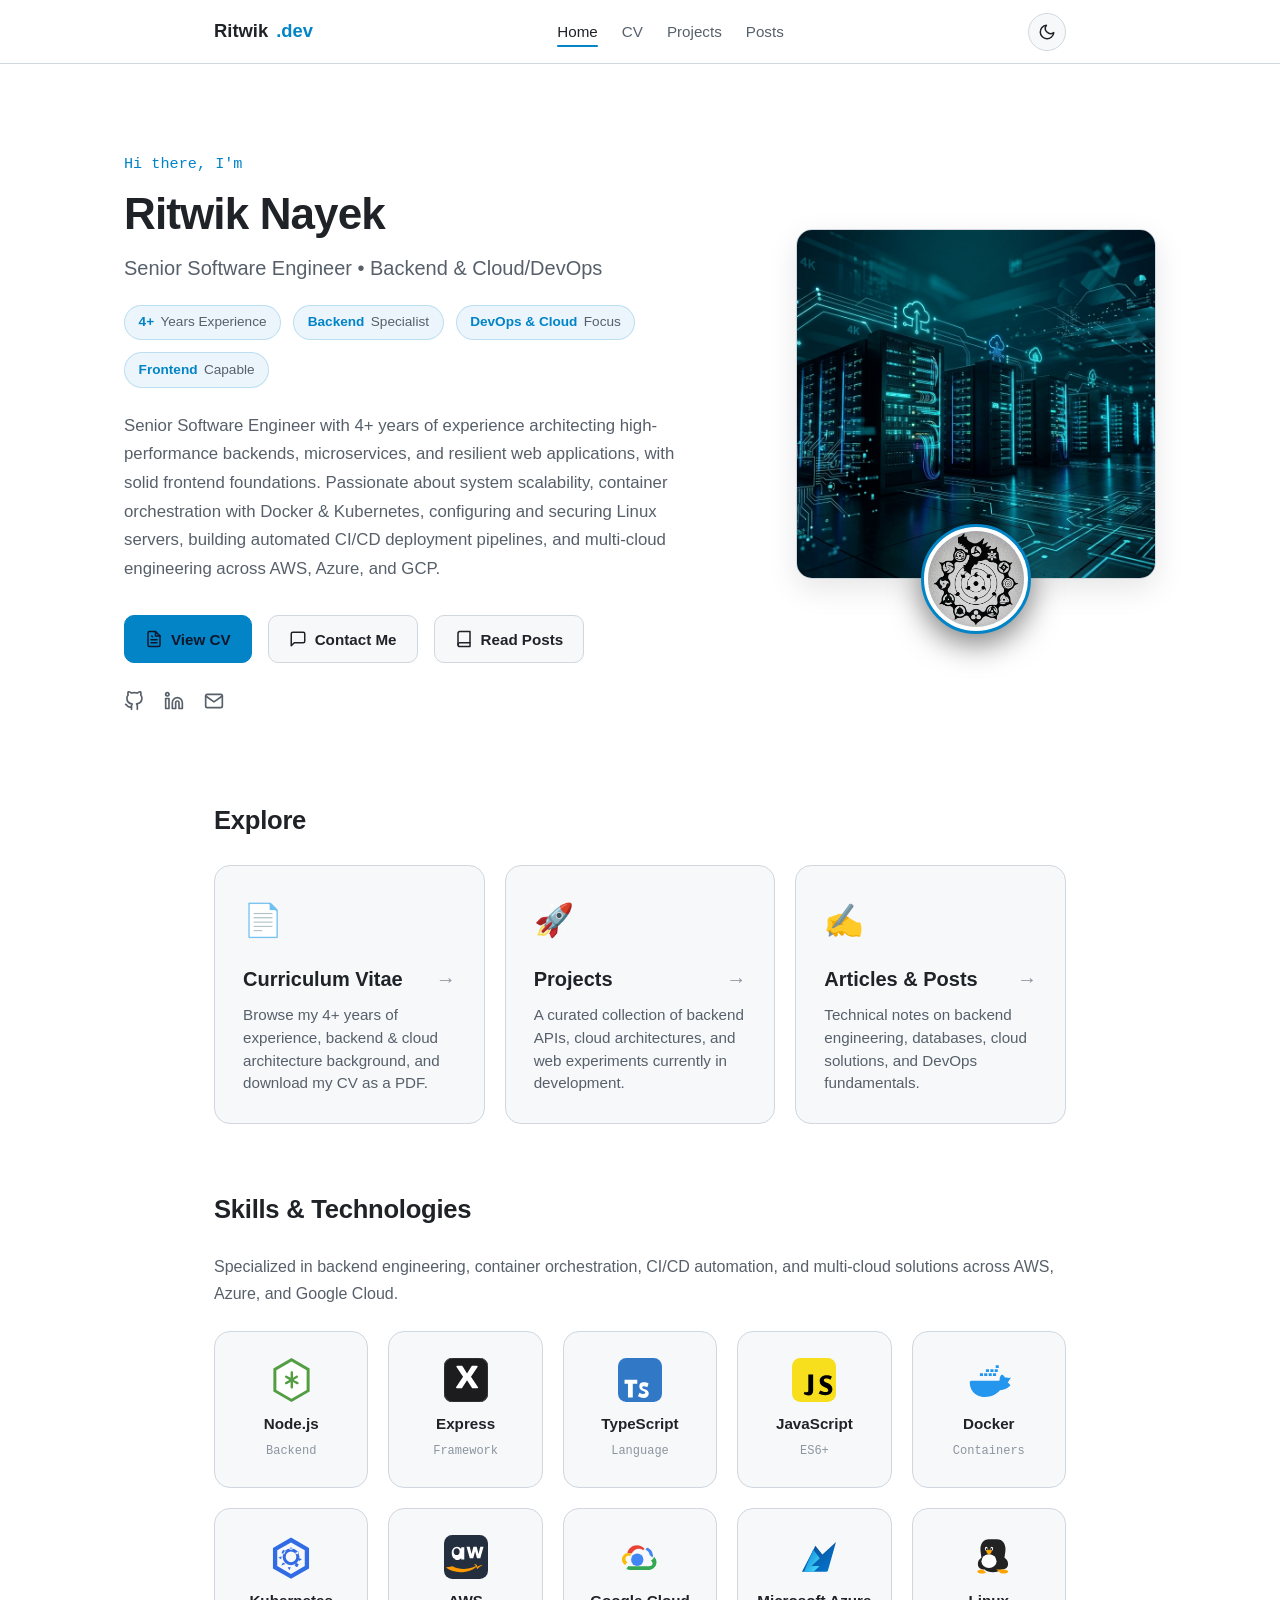
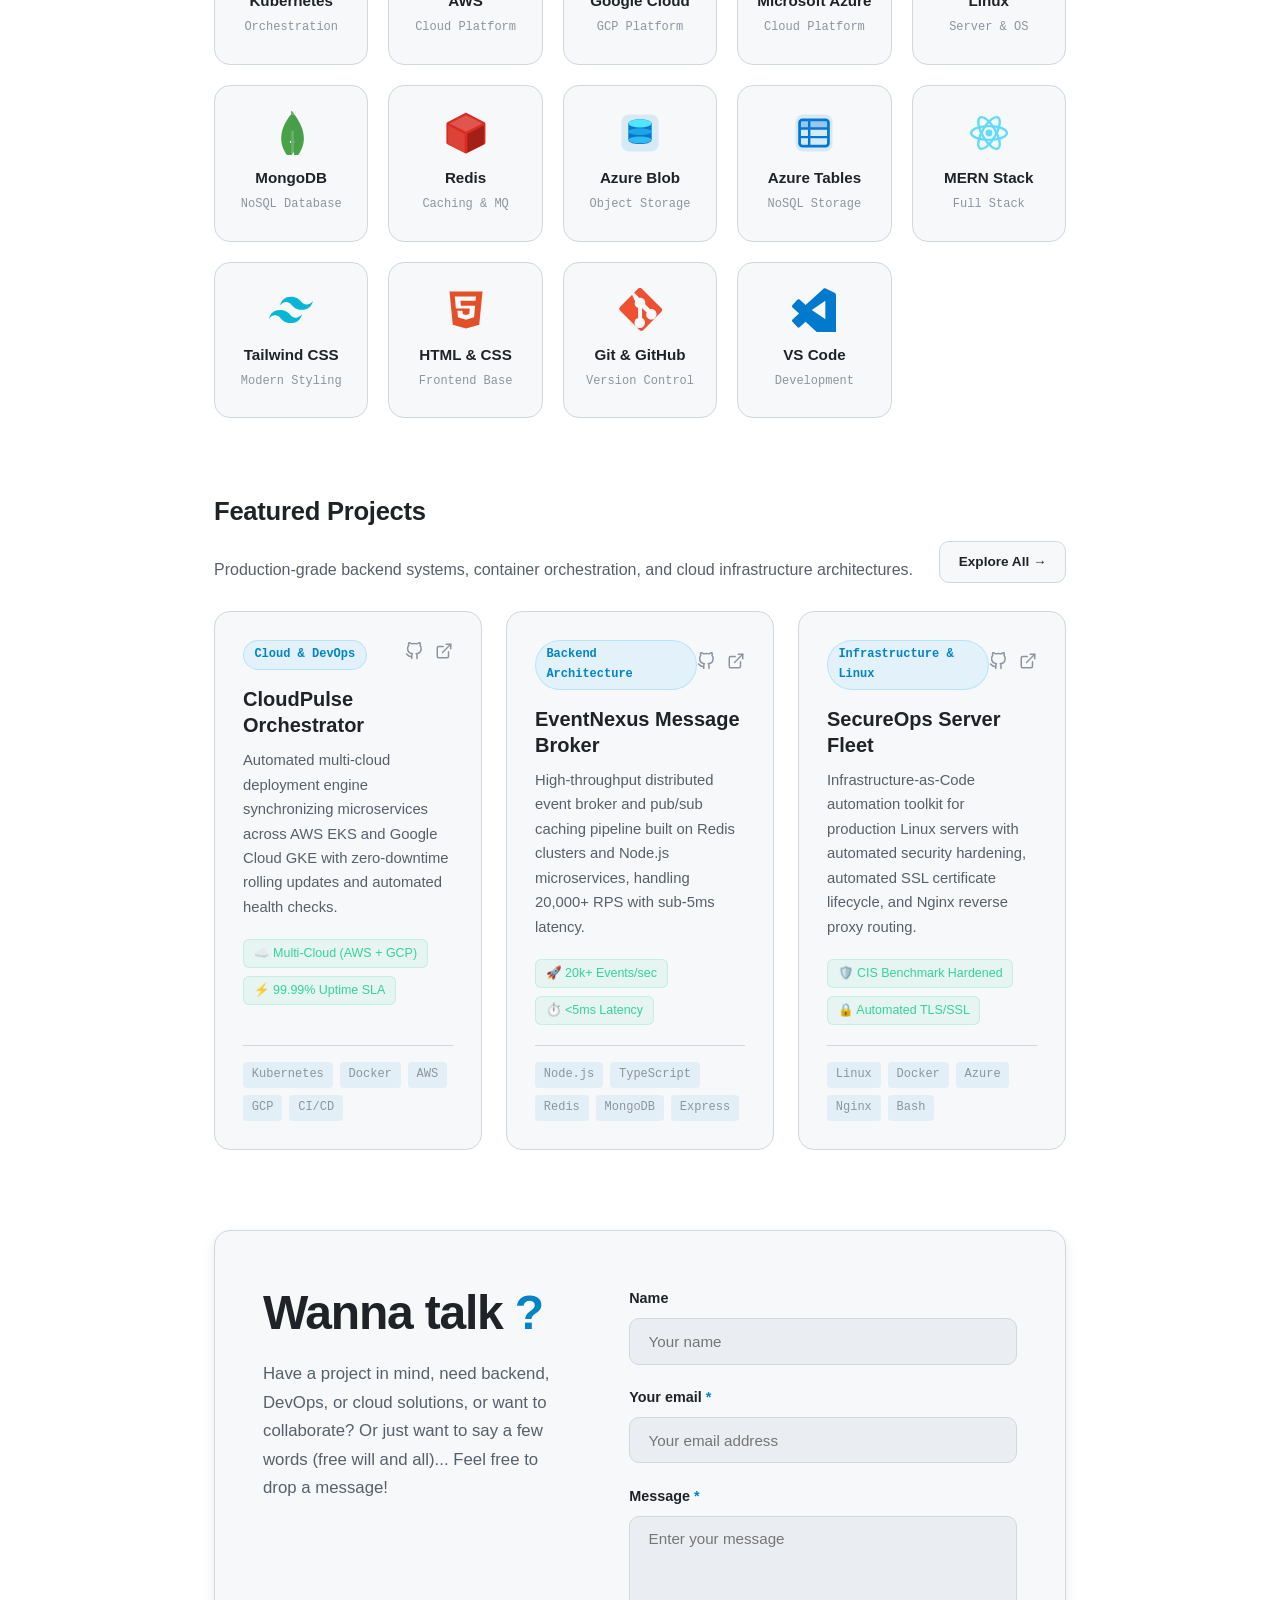
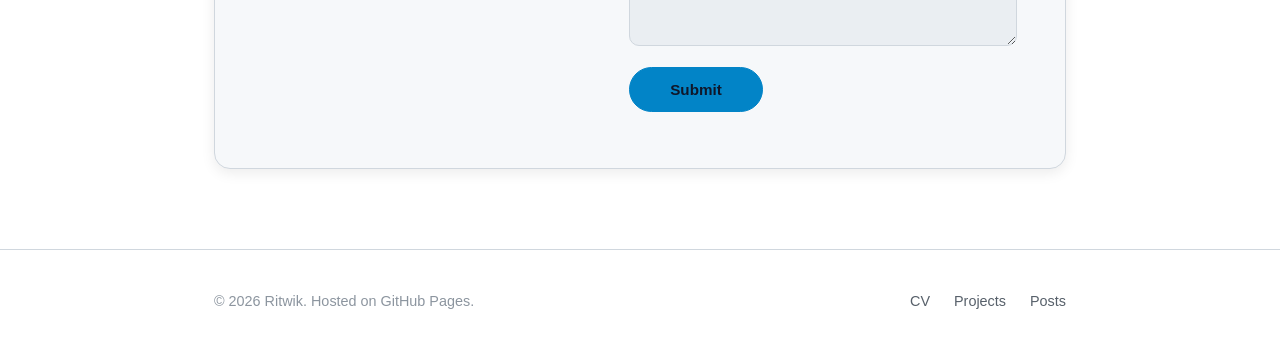
==== index.html @ 64fafb98 "Add Featured Projects section on home page between Skills & Technologies and Contact form" ====
<!DOCTYPE html>
<html lang="en">
<head>
  <meta charset="UTF-8">
  <meta name="viewport" content="width=device-width, initial-scale=1.0">
  <title>Ritwik | Personal Portfolio & Blog</title>
  <meta name="description" content="Personal portfolio, CV, projects, and markdown blog.">
  <link rel="stylesheet" href="css/style.css">
</head>
<body>

  <!-- Site Navigation -->
  <header class="site-header">
    <div class="container nav-container">
      <a href="index.html" class="brand-link">
        <span>Ritwik</span><span class="brand-dot">.dev</span>
      </a>

      <nav>
        <ul class="nav-menu" id="nav-menu">
          <li><a href="index.html" class="nav-link active">Home</a></li>
          <li><a href="cv.html" class="nav-link">CV</a></li>
          <li><a href="projects.html" class="nav-link">Projects</a></li>
          <li><a href="posts.html" class="nav-link">Posts</a></li>
        </ul>
      </nav>

      <div class="nav-actions">
        <button id="theme-toggle-btn" class="theme-btn" aria-label="Toggle theme" title="Toggle theme">
          <!-- Icon injected by main.js -->
        </button>
        <button id="mobile-toggle-btn" class="mobile-toggle" aria-label="Toggle mobile menu" aria-expanded="false">
          ☰
        </button>
      </div>
    </div>
  </header>

  <!-- Main Content -->
  <main class="main-content">
    
    <!-- Hero Section -->
    <section class="hero">
      <div class="container hero-container">
        <div class="hero-content">
          <div class="hero-text">
            <p class="hero-greeting">Hi there, I'm</p>
            <h1 class="hero-title">Ritwik Nayek</h1>
            <p class="hero-subtitle">Senior Software Engineer • Backend & Cloud/DevOps</p>
            
            <div class="hero-stats">
              <span class="stat-badge"><strong>4+</strong> Years Experience</span>
              <span class="stat-badge"><strong>Backend</strong> Specialist</span>
              <span class="stat-badge"><strong>DevOps & Cloud</strong> Focus</span>
              <span class="stat-badge"><strong>Frontend</strong> Capable</span>
            </div>

            <p class="hero-bio">
              Senior Software Engineer with 4+ years of experience architecting high-performance backends, microservices, and resilient web applications, with solid frontend foundations. Passionate about system scalability, container orchestration with Docker & Kubernetes, configuring and securing Linux servers, building automated CI/CD deployment pipelines, and multi-cloud engineering across AWS, Azure, and GCP.
            </p>

            <div class="hero-buttons">
              <a href="cv.html" class="btn btn-primary">
                <svg width="18" height="18" viewBox="0 0 24 24" fill="none" stroke="currentColor" stroke-width="2" stroke-linecap="round" stroke-linejoin="round">
                  <path d="M14 2H6a2 2 0 0 0-2 2v16a2 2 0 0 0 2 2h12a2 2 0 0 0 2-2V8z"></path>
                  <polyline points="14 2 14 8 20 8"></polyline>
                  <line x1="16" y1="13" x2="8" y2="13"></line>
                  <line x1="16" y1="17" x2="8" y2="17"></line>
                  <polyline points="10 9 9 8 9"></polyline>
                </svg>
                View CV
              </a>
              <a href="#contact" class="btn btn-secondary">
                <svg width="18" height="18" viewBox="0 0 24 24" fill="none" stroke="currentColor" stroke-width="2" stroke-linecap="round" stroke-linejoin="round">
                  <path d="M21 15a2 2 0 0 1-2 2H7l-4 4V5a2 2 0 0 1 2-2h14a2 2 0 0 1 2 2z"></path>
                </svg>
                Contact Me
              </a>
              <a href="posts.html" class="btn btn-secondary">
                <svg width="18" height="18" viewBox="0 0 24 24" fill="none" stroke="currentColor" stroke-width="2" stroke-linecap="round" stroke-linejoin="round">
                  <path d="M4 19.5A2.5 2.5 0 0 1 6.5 17H20"></path>
                  <path d="M6.5 2H20v20H6.5A2.5 2.5 0 0 1 4 19.5v-15A2.5 2.5 0 0 1 6.5 2z"></path>
                </svg>
                Read Posts
              </a>
            </div>

            <!-- Social Links -->
            <div class="hero-socials">
              <a href="https://github.com/Nayek01" target="_blank" rel="noopener noreferrer" class="social-link" title="GitHub" aria-label="GitHub">
                <svg width="20" height="20" viewBox="0 0 24 24" fill="none" stroke="currentColor" stroke-width="2" stroke-linecap="round" stroke-linejoin="round">
                  <path d="M9 19c-5 1.5-5-2.5-7-3m14 6v-3.87a3.37 3.37 0 0 0-.94-2.61c3.14-.35 6.44-1.54 6.44-7A5.44 5.44 0 0 0 20 4.77 5.07 5.07 0 0 0 19.91 1S18.73.65 16 2.48a13.38 13.38 0 0 0-7 0C6.27.65 5.09 1 5.09 1A5.07 5.07 0 0 0 5 4.77a5.44 5.44 0 0 0-1.5 3.78c0 5.42 3.3 6.61 6.44 7A3.37 3.37 0 0 0 9 18.13V22"></path>
                </svg>
              </a>
              <a href="https://linkedin.com" target="_blank" rel="noopener noreferrer" class="social-link" title="LinkedIn" aria-label="LinkedIn">
                <svg width="20" height="20" viewBox="0 0 24 24" fill="none" stroke="currentColor" stroke-width="2" stroke-linecap="round" stroke-linejoin="round">
                  <path d="M16 8a6 6 0 0 1 6 6v7h-4v-7a2 2 0 0 0-2-2 2 2 0 0 0-2 2v7h-4v-7a6 6 0 0 1 6-6z"></path>
                  <rect x="2" y="9" width="4" height="12"></rect>
                  <circle cx="4" cy="4" r="2"></circle>
                </svg>
              </a>
              <a href="mailto:gameof8ballpool01234@gmail.com" class="social-link" title="Email" aria-label="Email">
                <svg width="20" height="20" viewBox="0 0 24 24" fill="none" stroke="currentColor" stroke-width="2" stroke-linecap="round" stroke-linejoin="round">
                  <path d="M4 4h16c1.1 0 2 .9 2 2v12c0 1.1-.9 2-2 2H4c-1.1 0-2-.9-2-2V6c0-1.1.9-2 2-2z"></path>
                  <polyline points="22,6 12,13 2,6"></polyline>
                </svg>
              </a>
            </div>
          </div>

          <div class="hero-cover-container">
            <div class="hero-cover-box">
              <img src="assets/images/cover.jpg" alt="Cover Banner" class="hero-cover-img">
            </div>
            <div class="hero-avatar-overlap">
              <img src="assets/images/profile.jpg" alt="Ritwik Nayek" class="hero-avatar-img">
            </div>
          </div>
        </div>
      </div>
    </section>

    <div class="container">

      <!-- Redirection Hub Cards -->
      <section style="margin-top: 2rem;">
        <h2 class="section-heading">
          <span>Explore</span>
        </h2>
        
        <div class="home-sections-grid">
          <!-- Card 1: CV -->
          <a href="cv.html" class="hub-card">
            <div class="hub-card-icon">📄</div>
            <h3 class="hub-card-title">
              Curriculum Vitae
              <span class="hub-card-arrow">→</span>
            </h3>
            <p class="hub-card-desc">
              Browse my 4+ years of experience, backend & cloud architecture background, and download my CV as a PDF.
            </p>
          </a>

          <!-- Card 2: Projects -->
          <a href="projects.html" class="hub-card">
            <div class="hub-card-icon">🚀</div>
            <h3 class="hub-card-title">
              Projects
              <span class="hub-card-arrow">→</span>
            </h3>
            <p class="hub-card-desc">
              A curated collection of backend APIs, cloud architectures, and web experiments currently in development.
            </p>
          </a>

          <!-- Card 3: Posts -->
          <a href="posts.html" class="hub-card">
            <div class="hub-card-icon">✍️</div>
            <h3 class="hub-card-title">
              Articles & Posts
              <span class="hub-card-arrow">→</span>
            </h3>
            <p class="hub-card-desc">
              Technical notes on backend engineering, databases, cloud solutions, and DevOps fundamentals.
            </p>
          </a>
        </div>
      </section>

      <!-- Skills & Technologies Grid (Card Style) -->
      <section style="margin-top: 4rem;">
        <h2 class="section-heading">
          <span>Skills & Technologies</span>
        </h2>
        <p style="color: var(--text-secondary); margin-bottom: 0.5rem;">
          Specialized in backend engineering, container orchestration, CI/CD automation, and multi-cloud solutions across AWS, Azure, and Google Cloud.
        </p>

        <div class="skills-cards-grid">
          <!-- Node.js -->
          <div class="skill-card">
            <div class="skill-card-icon">
              <img src="skillsAndTechnologiesLogos/nodejs.svg" alt="Node.js" class="skill-card-img" width="44" height="44" loading="lazy">
            </div>
            <span class="skill-card-name">Node.js</span>
            <span class="skill-card-sub">Backend</span>
          </div>

          <!-- Express -->
          <div class="skill-card">
            <div class="skill-card-icon">
              <img src="skillsAndTechnologiesLogos/express.svg" alt="Express" class="skill-card-img" width="44" height="44" loading="lazy">
            </div>
            <span class="skill-card-name">Express</span>
            <span class="skill-card-sub">Framework</span>
          </div>

          <!-- TypeScript -->
          <div class="skill-card">
            <div class="skill-card-icon">
              <img src="skillsAndTechnologiesLogos/typescript.svg" alt="TypeScript" class="skill-card-img" width="44" height="44" loading="lazy">
            </div>
            <span class="skill-card-name">TypeScript</span>
            <span class="skill-card-sub">Language</span>
          </div>

          <!-- JavaScript -->
          <div class="skill-card">
            <div class="skill-card-icon">
              <img src="skillsAndTechnologiesLogos/javascript.svg" alt="JavaScript" class="skill-card-img" width="44" height="44" loading="lazy">
            </div>
            <span class="skill-card-name">JavaScript</span>
            <span class="skill-card-sub">ES6+</span>
          </div>

          <!-- Docker -->
          <div class="skill-card">
            <div class="skill-card-icon">
              <img src="skillsAndTechnologiesLogos/docker.svg" alt="Docker" class="skill-card-img" width="44" height="44" loading="lazy">
            </div>
            <span class="skill-card-name">Docker</span>
            <span class="skill-card-sub">Containers</span>
          </div>

          <!-- Kubernetes -->
          <div class="skill-card">
            <div class="skill-card-icon">
              <img src="skillsAndTechnologiesLogos/kubernetes.svg" alt="Kubernetes" class="skill-card-img" width="44" height="44" loading="lazy">
            </div>
            <span class="skill-card-name">Kubernetes</span>
            <span class="skill-card-sub">Orchestration</span>
          </div>

          <!-- AWS -->
          <div class="skill-card">
            <div class="skill-card-icon">
              <img src="skillsAndTechnologiesLogos/aws.svg" alt="AWS" class="skill-card-img" width="44" height="44" loading="lazy">
            </div>
            <span class="skill-card-name">AWS</span>
            <span class="skill-card-sub">Cloud Platform</span>
          </div>

          <!-- Google Cloud GCP -->
          <div class="skill-card">
            <div class="skill-card-icon">
              <img src="skillsAndTechnologiesLogos/gcp.svg" alt="Google Cloud" class="skill-card-img" width="44" height="44" loading="lazy">
            </div>
            <span class="skill-card-name">Google Cloud</span>
            <span class="skill-card-sub">GCP Platform</span>
          </div>

          <!-- Azure Cloud -->
          <div class="skill-card">
            <div class="skill-card-icon">
              <img src="skillsAndTechnologiesLogos/azure.svg" alt="Microsoft Azure" class="skill-card-img" width="44" height="44" loading="lazy">
            </div>
            <span class="skill-card-name">Microsoft Azure</span>
            <span class="skill-card-sub">Cloud Platform</span>
          </div>

          <!-- Linux -->
          <div class="skill-card">
            <div class="skill-card-icon">
              <img src="skillsAndTechnologiesLogos/linux.svg" alt="Linux" class="skill-card-img" width="44" height="44" loading="lazy">
            </div>
            <span class="skill-card-name">Linux</span>
            <span class="skill-card-sub">Server & OS</span>
          </div>

          <!-- MongoDB -->
          <div class="skill-card">
            <div class="skill-card-icon">
              <img src="skillsAndTechnologiesLogos/mongodb.svg" alt="MongoDB" class="skill-card-img" width="44" height="44" loading="lazy">
            </div>
            <span class="skill-card-name">MongoDB</span>
            <span class="skill-card-sub">NoSQL Database</span>
          </div>

          <!-- Redis -->
          <div class="skill-card">
            <div class="skill-card-icon">
              <img src="skillsAndTechnologiesLogos/redis.svg" alt="Redis" class="skill-card-img" width="44" height="44" loading="lazy">
            </div>
            <span class="skill-card-name">Redis</span>
            <span class="skill-card-sub">Caching & MQ</span>
          </div>

          <!-- Azure Blob Storage -->
          <div class="skill-card">
            <div class="skill-card-icon">
              <img src="skillsAndTechnologiesLogos/azure-blob.svg" alt="Azure Blob" class="skill-card-img" width="44" height="44" loading="lazy">
            </div>
            <span class="skill-card-name">Azure Blob</span>
            <span class="skill-card-sub">Object Storage</span>
          </div>

          <!-- Azure Table Storage -->
          <div class="skill-card">
            <div class="skill-card-icon">
              <img src="skillsAndTechnologiesLogos/azure-tables.svg" alt="Azure Tables" class="skill-card-img" width="44" height="44" loading="lazy">
            </div>
            <span class="skill-card-name">Azure Tables</span>
            <span class="skill-card-sub">NoSQL Storage</span>
          </div>

          <!-- MERN Stack -->
          <div class="skill-card">
            <div class="skill-card-icon">
              <img src="skillsAndTechnologiesLogos/react.svg" alt="MERN Stack" class="skill-card-img" width="44" height="44" loading="lazy">
            </div>
            <span class="skill-card-name">MERN Stack</span>
            <span class="skill-card-sub">Full Stack</span>
          </div>

          <!-- Tailwind CSS -->
          <div class="skill-card">
            <div class="skill-card-icon">
              <img src="skillsAndTechnologiesLogos/tailwind.svg" alt="Tailwind CSS" class="skill-card-img" width="44" height="44" loading="lazy">
            </div>
            <span class="skill-card-name">Tailwind CSS</span>
            <span class="skill-card-sub">Modern Styling</span>
          </div>

          <!-- HTML5 & CSS3 -->
          <div class="skill-card">
            <div class="skill-card-icon">
              <img src="skillsAndTechnologiesLogos/html-css.svg" alt="HTML & CSS" class="skill-card-img" width="44" height="44" loading="lazy">
            </div>
            <span class="skill-card-name">HTML & CSS</span>
            <span class="skill-card-sub">Frontend Base</span>
          </div>

          <!-- Git & GitHub -->
          <div class="skill-card">
            <div class="skill-card-icon">
              <img src="skillsAndTechnologiesLogos/git.svg" alt="Git & GitHub" class="skill-card-img" width="44" height="44" loading="lazy">
            </div>
            <span class="skill-card-name">Git & GitHub</span>
            <span class="skill-card-sub">Version Control</span>
          </div>

          <!-- VS Code -->
          <div class="skill-card">
            <div class="skill-card-icon">
              <img src="skillsAndTechnologiesLogos/vscode.svg" alt="VS Code" class="skill-card-img" width="44" height="44" loading="lazy">
            </div>
            <span class="skill-card-name">VS Code</span>
            <span class="skill-card-sub">Development</span>
          </div>
        </div>
      </section>

      <!-- Featured Projects Section -->
      <section class="featured-projects-section" id="featured-projects" style="margin-top: 4.5rem;">
        <div class="section-header-flex">
          <div>
            <h2 class="section-heading">
              <span>Featured Projects</span>
            </h2>
            <p style="color: var(--text-secondary); margin-bottom: 0;">
              Production-grade backend systems, container orchestration, and cloud infrastructure architectures.
            </p>
          </div>
          <a href="projects.html" class="btn btn-secondary" style="font-size: 0.85rem; padding: 0.55rem 1.15rem;">
            Explore All →
          </a>
        </div>

        <div class="projects-grid">
          <!-- Project 1: CloudPulse -->
          <div class="featured-project-card">
            <div>
              <div class="project-card-top">
                <span class="project-category-badge">Cloud & DevOps</span>
                <div class="project-card-links">
                  <a href="https://github.com/Nayek01" target="_blank" rel="noopener noreferrer" class="project-icon-link" title="GitHub Repository" aria-label="GitHub Repository">
                    <svg width="18" height="18" viewBox="0 0 24 24" fill="none" stroke="currentColor" stroke-width="2" stroke-linecap="round" stroke-linejoin="round">
                      <path d="M9 19c-5 1.5-5-2.5-7-3m14 6v-3.87a3.37 3.37 0 0 0-.94-2.61c3.14-.35 6.44-1.54 6.44-7A5.44 5.44 0 0 0 20 4.77 5.07 5.07 0 0 0 19.91 1S18.73.65 16 2.48a13.38 13.38 0 0 0-7 0C6.27.65 5.09 1 5.09 1A5.07 5.07 0 0 0 5 4.77a5.44 5.44 0 0 0-1.5 3.78c0 5.42 3.3 6.61 6.44 7A3.37 3.37 0 0 0 9 18.13V22"></path>
                    </svg>
                  </a>
                  <a href="projects.html" class="project-icon-link" title="Project Details" aria-label="Project Details">
                    <svg width="18" height="18" viewBox="0 0 24 24" fill="none" stroke="currentColor" stroke-width="2" stroke-linecap="round" stroke-linejoin="round">
                      <path d="M18 13v6a2 2 0 0 1-2 2H5a2 2 0 0 1-2-2V8a2 2 0 0 1 2-2h6"></path>
                      <polyline points="15 3 21 3 21 9"></polyline>
                      <line x1="10" y1="14" x2="21" y2="3"></line>
                    </svg>
                  </a>
                </div>
              </div>

              <h3 class="project-card-title">CloudPulse Orchestrator</h3>
              <p class="project-card-desc">
                Automated multi-cloud deployment engine synchronizing microservices across AWS EKS and Google Cloud GKE with zero-downtime rolling updates and automated health checks.
              </p>

              <div class="project-card-metrics">
                <span class="project-metric-pill">☁️ Multi-Cloud (AWS + GCP)</span>
                <span class="project-metric-pill">⚡ 99.99% Uptime SLA</span>
              </div>
            </div>

            <div class="project-tech-tags">
              <span class="project-tech-tag">Kubernetes</span>
              <span class="project-tech-tag">Docker</span>
              <span class="project-tech-tag">AWS</span>
              <span class="project-tech-tag">GCP</span>
              <span class="project-tech-tag">CI/CD</span>
            </div>
          </div>

          <!-- Project 2: EventNexus -->
          <div class="featured-project-card">
            <div>
              <div class="project-card-top">
                <span class="project-category-badge">Backend Architecture</span>
                <div class="project-card-links">
                  <a href="https://github.com/Nayek01" target="_blank" rel="noopener noreferrer" class="project-icon-link" title="GitHub Repository" aria-label="GitHub Repository">
                    <svg width="18" height="18" viewBox="0 0 24 24" fill="none" stroke="currentColor" stroke-width="2" stroke-linecap="round" stroke-linejoin="round">
                      <path d="M9 19c-5 1.5-5-2.5-7-3m14 6v-3.87a3.37 3.37 0 0 0-.94-2.61c3.14-.35 6.44-1.54 6.44-7A5.44 5.44 0 0 0 20 4.77 5.07 5.07 0 0 0 19.91 1S18.73.65 16 2.48a13.38 13.38 0 0 0-7 0C6.27.65 5.09 1 5.09 1A5.07 5.07 0 0 0 5 4.77a5.44 5.44 0 0 0-1.5 3.78c0 5.42 3.3 6.61 6.44 7A3.37 3.37 0 0 0 9 18.13V22"></path>
                    </svg>
                  </a>
                  <a href="projects.html" class="project-icon-link" title="Project Details" aria-label="Project Details">
                    <svg width="18" height="18" viewBox="0 0 24 24" fill="none" stroke="currentColor" stroke-width="2" stroke-linecap="round" stroke-linejoin="round">
                      <path d="M18 13v6a2 2 0 0 1-2 2H5a2 2 0 0 1-2-2V8a2 2 0 0 1 2-2h6"></path>
                      <polyline points="15 3 21 3 21 9"></polyline>
                      <line x1="10" y1="14" x2="21" y2="3"></line>
                    </svg>
                  </a>
                </div>
              </div>

              <h3 class="project-card-title">EventNexus Message Broker</h3>
              <p class="project-card-desc">
                High-throughput distributed event broker and pub/sub caching pipeline built on Redis clusters and Node.js microservices, handling 20,000+ RPS with sub-5ms latency.
              </p>

              <div class="project-card-metrics">
                <span class="project-metric-pill">🚀 20k+ Events/sec</span>
                <span class="project-metric-pill">⏱️ &lt;5ms Latency</span>
              </div>
            </div>

            <div class="project-tech-tags">
              <span class="project-tech-tag">Node.js</span>
              <span class="project-tech-tag">TypeScript</span>
              <span class="project-tech-tag">Redis</span>
              <span class="project-tech-tag">MongoDB</span>
              <span class="project-tech-tag">Express</span>
            </div>
          </div>

          <!-- Project 3: SecureOps -->
          <div class="featured-project-card">
            <div>
              <div class="project-card-top">
                <span class="project-category-badge">Infrastructure & Linux</span>
                <div class="project-card-links">
                  <a href="https://github.com/Nayek01" target="_blank" rel="noopener noreferrer" class="project-icon-link" title="GitHub Repository" aria-label="GitHub Repository">
                    <svg width="18" height="18" viewBox="0 0 24 24" fill="none" stroke="currentColor" stroke-width="2" stroke-linecap="round" stroke-linejoin="round">
                      <path d="M9 19c-5 1.5-5-2.5-7-3m14 6v-3.87a3.37 3.37 0 0 0-.94-2.61c3.14-.35 6.44-1.54 6.44-7A5.44 5.44 0 0 0 20 4.77 5.07 5.07 0 0 0 19.91 1S18.73.65 16 2.48a13.38 13.38 0 0 0-7 0C6.27.65 5.09 1 5.09 1A5.07 5.07 0 0 0 5 4.77a5.44 5.44 0 0 0-1.5 3.78c0 5.42 3.3 6.61 6.44 7A3.37 3.37 0 0 0 9 18.13V22"></path>
                    </svg>
                  </a>
                  <a href="projects.html" class="project-icon-link" title="Project Details" aria-label="Project Details">
                    <svg width="18" height="18" viewBox="0 0 24 24" fill="none" stroke="currentColor" stroke-width="2" stroke-linecap="round" stroke-linejoin="round">
                      <path d="M18 13v6a2 2 0 0 1-2 2H5a2 2 0 0 1-2-2V8a2 2 0 0 1 2-2h6"></path>
                      <polyline points="15 3 21 3 21 9"></polyline>
                      <line x1="10" y1="14" x2="21" y2="3"></line>
                    </svg>
                  </a>
                </div>
              </div>

              <h3 class="project-card-title">SecureOps Server Fleet</h3>
              <p class="project-card-desc">
                Infrastructure-as-Code automation toolkit for production Linux servers with automated security hardening, automated SSL certificate lifecycle, and Nginx reverse proxy routing.
              </p>

              <div class="project-card-metrics">
                <span class="project-metric-pill">🛡️ CIS Benchmark Hardened</span>
                <span class="project-metric-pill">🔒 Automated TLS/SSL</span>
              </div>
            </div>

            <div class="project-tech-tags">
              <span class="project-tech-tag">Linux</span>
              <span class="project-tech-tag">Docker</span>
              <span class="project-tech-tag">Azure</span>
              <span class="project-tech-tag">Nginx</span>
              <span class="project-tech-tag">Bash</span>
            </div>
          </div>
        </div>
      </section>

      <!-- Contact Section (Inspired by Reference Design) -->
      <section class="contact-section" id="contact">
        <div class="contact-card">
          <div class="contact-left">
            <h2 class="contact-headline">Wanna talk <span class="contact-headline-accent">?</span></h2>
            <p class="contact-desc">
              Have a project in mind, need backend, DevOps, or cloud solutions, or want to collaborate? Or just want to say a few words (free will and all)... Feel free to drop a message!
            </p>
          </div>

          <form class="contact-form" id="contact-form">
            <div class="form-group">
              <label for="contact-name" class="form-label">Name</label>
              <input type="text" id="contact-name" name="name" class="form-control" placeholder="Your name" required>
            </div>

            <div class="form-group">
              <label for="contact-email" class="form-label">Your email <span class="required">*</span></label>
              <input type="email" id="contact-email" name="email" class="form-control" placeholder="Your email address" required>
            </div>

            <div class="form-group">
              <label for="contact-message" class="form-label">Message <span class="required">*</span></label>
              <textarea id="contact-message" name="message" class="form-control" rows="5" placeholder="Enter your message" required></textarea>
            </div>

            <div class="form-status" id="form-status"></div>

            <div>
              <button type="submit" class="btn btn-primary" id="contact-submit-btn" style="border-radius: 999px; padding: 0.8rem 2.5rem;">
                Submit
              </button>
            </div>
          </form>
        </div>
      </section>

    </div>
  </main>

  <!-- Site Footer -->
  <footer class="site-footer">
    <div class="container footer-content">
      <p>© 2026 Ritwik. Hosted on GitHub Pages.</p>
      <div class="footer-links">
        <a href="cv.html">CV</a>
        <a href="projects.html">Projects</a>
        <a href="posts.html">Posts</a>
      </div>
    </div>
  </footer>

  <script src="js/main.js"></script>
</body>
</html>
---- css/style.css ----
/* ==========================================================================
   Personal Website Design System & Theme
   Supports Dark/Light mode, responsive layouts, and typography
   ========================================================================== */

:root {
  /* Color Palette - Dark Mode (Default) */
  --bg-primary: #0d1117;
  --bg-secondary: #161b22;
  --bg-tertiary: #21262d;
  --border-color: #30363d;
  --border-hover: #8b949e;
  
  --text-primary: #f0f6fc;
  --text-secondary: #8b949e;
  --text-muted: #6e7681;
  
  --accent: #38bdf8;
  --accent-hover: #0ea5e9;
  --accent-glow: rgba(56, 189, 248, 0.15);
  
  --tag-bg: rgba(56, 189, 248, 0.1);
  --tag-text: #7dd3fc;
  --tag-border: rgba(56, 189, 248, 0.2);
  
  --code-bg: #1e242c;
  --shadow-sm: 0 1px 3px rgba(0, 0, 0, 0.3);
  --shadow-md: 0 4px 14px rgba(0, 0, 0, 0.4);
  --shadow-lg: 0 10px 30px rgba(0, 0, 0, 0.5);

  --font-sans: -apple-system, BlinkMacSystemFont, "Segoe UI", Roboto, "Helvetica Neue", Arial, sans-serif;
  --font-mono: ui-monospace, SFMono-Regular, SF Mono, Menlo, Consolas, Liberation Mono, monospace;

  --max-width: 900px;
  --header-height: 64px;
  --radius-sm: 6px;
  --radius-md: 10px;
  --radius-lg: 16px;
  --transition: all 0.2s ease-in-out;
}

[data-theme="light"] {
  --bg-primary: #ffffff;
  --bg-secondary: #f6f8fa;
  --bg-tertiary: #eaeef2;
  --border-color: #d0d7de;
  --border-hover: #8c959f;
  
  --text-primary: #1f2328;
  --text-secondary: #57606a;
  --text-muted: #8c959f;
  
  --accent: #0284c7;
  --accent-hover: #0369a1;
  --accent-glow: rgba(2, 132, 199, 0.1);
  
  --tag-bg: rgba(2, 132, 199, 0.08);
  --tag-text: #0284c7;
  --tag-border: rgba(2, 132, 199, 0.2);
  
  --code-bg: #f1f3f5;
  --shadow-sm: 0 1px 3px rgba(0, 0, 0, 0.08);
  --shadow-md: 0 4px 14px rgba(0, 0, 0, 0.08);
  --shadow-lg: 0 10px 30px rgba(0, 0, 0, 0.1);
}

/* Reset & Base Styles */
*, *::before, *::after {
  box-sizing: border-box;
  margin: 0;
  padding: 0;
}

html {
  scroll-behavior: smooth;
}

body {
  font-family: var(--font-sans);
  background-color: var(--bg-primary);
  color: var(--text-primary);
  line-height: 1.65;
  min-height: 100vh;
  display: flex;
  flex-direction: column;
  transition: background-color 0.3s ease, color 0.3s ease;
  -webkit-font-smoothing: antialiased;
}

a {
  color: var(--accent);
  text-decoration: none;
  transition: var(--transition);
}

a:hover {
  color: var(--accent-hover);
}

img {
  max-width: 100%;
  height: auto;
  display: block;
}

/* Container */
.container {
  width: 100%;
  max-width: var(--max-width);
  margin: 0 auto;
  padding: 0 1.5rem;
}

/* Header & Navigation */
.site-header {
  position: sticky;
  top: 0;
  z-index: 100;
  background: rgba(13, 17, 23, 0.85);
  backdrop-filter: blur(12px);
  -webkit-backdrop-filter: blur(12px);
  border-bottom: 1px solid var(--border-color);
  height: var(--header-height);
  display: flex;
  align-items: center;
  transition: background 0.3s ease, border-color 0.3s ease;
}

[data-theme="light"] .site-header {
  background: rgba(255, 255, 255, 0.85);
}

.nav-container {
  display: flex;
  align-items: center;
  justify-content: space-between;
  width: 100%;
}

.brand-link {
  font-weight: 700;
  font-size: 1.15rem;
  color: var(--text-primary);
  display: flex;
  align-items: center;
  gap: 0.5rem;
}

.brand-link:hover {
  color: var(--accent);
}

.brand-dot {
  color: var(--accent);
}

.nav-menu {
  display: flex;
  align-items: center;
  list-style: none;
  gap: 1.5rem;
}

.nav-link {
  color: var(--text-secondary);
  font-weight: 500;
  font-size: 0.95rem;
  position: relative;
  padding: 0.35rem 0;
}

.nav-link:hover,
.nav-link.active {
  color: var(--text-primary);
}

.nav-link.active::after {
  content: "";
  position: absolute;
  bottom: -2px;
  left: 0;
  width: 100%;
  height: 2px;
  background-color: var(--accent);
  border-radius: 2px;
}

.nav-actions {
  display: flex;
  align-items: center;
  gap: 0.75rem;
}

/* Theme Toggle Button */
.theme-btn {
  background: var(--bg-secondary);
  border: 1px solid var(--border-color);
  color: var(--text-primary);
  width: 38px;
  height: 38px;
  border-radius: 50%;
  display: inline-flex;
  align-items: center;
  justify-content: center;
  cursor: pointer;
  transition: var(--transition);
}

.theme-btn:hover {
  border-color: var(--border-hover);
  background: var(--bg-tertiary);
  transform: translateY(-1px);
}

/* Mobile Menu Toggle */
.mobile-toggle {
  display: none;
  background: transparent;
  border: none;
  color: var(--text-primary);
  font-size: 1.4rem;
  cursor: pointer;
}

/* Main Content */
.main-content {
  flex: 1;
  padding: 3rem 0;
}

/* Hero Section */
.hero {
  padding: 2.5rem 0 3.5rem 0;
}

.hero-container {
  max-width: 1080px;
}

.hero-content {
  display: flex;
  align-items: center;
  justify-content: space-between;
  gap: 2.5rem;
}

.hero-text {
  flex: 1 1 560px;
  min-width: 0;
}

.hero-greeting {
  font-family: var(--font-mono);
  font-size: 0.95rem;
  color: var(--accent);
  margin-bottom: 0.75rem;
}

.hero-title {
  font-size: 2.75rem;
  line-height: 1.15;
  font-weight: 800;
  margin-bottom: 0.75rem;
  letter-spacing: -0.02em;
}

.hero-subtitle {
  font-size: 1.25rem;
  color: var(--text-secondary);
  margin-bottom: 1.25rem;
  font-weight: 400;
  white-space: nowrap;
}

.hero-bio {
  font-size: 1.05rem;
  color: var(--text-secondary);
  line-height: 1.7;
  margin-bottom: 2rem;
  max-width: 580px;
}

/* Hero Right Side: Big Square Cover + 50% Overlapping Circular Avatar */
.hero-cover-container {
  position: relative;
  flex-shrink: 0;
  width: 360px;
  margin-bottom: 55px; /* offset for the 55px avatar hanging below */
}

.hero-cover-box {
  width: 100%;
  height: 350px;
  border-radius: var(--radius-lg);
  overflow: hidden;
  border: 1px solid var(--border-color);
  box-shadow: var(--shadow-lg);
  background: var(--bg-secondary);
  transition: transform 0.3s ease, border-color 0.3s ease, box-shadow 0.3s ease;
}

.hero-cover-box:hover {
  transform: translateY(-4px);
  border-color: rgba(56, 189, 248, 0.4);
  box-shadow: 0 20px 40px rgba(0, 0, 0, 0.35), 0 0 25px rgba(56, 189, 248, 0.15);
}

.hero-cover-img {
  width: 100%;
  height: 100%;
  object-fit: cover;
  display: block;
  transition: transform 0.5s ease;
}

.hero-cover-box:hover .hero-cover-img {
  transform: scale(1.04);
}

.hero-avatar-overlap {
  position: absolute;
  bottom: -55px; /* exactly 50% of 110px avatar hangs below the square */
  left: 50%;
  transform: translateX(-50%);
  width: 110px;
  height: 110px;
  border-radius: 50%;
  background: var(--bg-primary);
  padding: 4px;
  border: 3px solid var(--accent);
  box-shadow: 0 10px 30px rgba(0, 0, 0, 0.5);
  transition: transform 0.3s ease, box-shadow 0.3s ease;
  z-index: 2;
}

.hero-cover-container:hover .hero-avatar-overlap {
  transform: translateX(-50%) scale(1.06);
  box-shadow: 0 12px 35px rgba(56, 189, 248, 0.35);
}

.hero-avatar-img {
  width: 100%;
  height: 100%;
  border-radius: 50%;
  object-fit: cover;
  display: block;
}

.hero-buttons {
  display: flex;
  flex-wrap: wrap;
  gap: 1rem;
  margin-bottom: 1.75rem;
}

.hero-socials {
  display: flex;
  gap: 1.25rem;
  align-items: center;
}

.social-link {
  color: var(--text-secondary);
  font-size: 1.25rem;
  transition: var(--transition);
  display: flex;
  align-items: center;
  justify-content: center;
}

.social-link:hover {
  color: var(--accent);
  transform: translateY(-2px);
}

/* Buttons */
.btn {
  display: inline-flex;
  align-items: center;
  justify-content: center;
  gap: 0.5rem;
  padding: 0.65rem 1.25rem;
  border-radius: var(--radius-md);
  font-weight: 600;
  font-size: 0.95rem;
  cursor: pointer;
  transition: var(--transition);
  text-decoration: none;
  border: 1px solid transparent;
}

.btn-primary {
  background-color: var(--accent);
  color: #0f172a;
  border-color: var(--accent);
}

.btn-primary:hover {
  background-color: var(--accent-hover);
  color: #ffffff;
  box-shadow: 0 0 15px var(--accent-glow);
  transform: translateY(-1px);
}

.btn-secondary {
  background-color: var(--bg-secondary);
  color: var(--text-primary);
  border-color: var(--border-color);
}

.btn-secondary:hover {
  background-color: var(--bg-tertiary);
  border-color: var(--border-hover);
  color: var(--text-primary);
  transform: translateY(-1px);
}

/* Section Cards / Home Navigation Cards */
.section-heading {
  font-size: 1.6rem;
  font-weight: 700;
  margin-bottom: 1.5rem;
  letter-spacing: -0.01em;
  display: flex;
  align-items: center;
  gap: 0.5rem;
}

.home-sections-grid {
  display: grid;
  grid-template-columns: repeat(auto-fit, minmax(250px, 1fr));
  gap: 1.25rem;
  margin-top: 1rem;
}

.hub-card {
  background: var(--bg-secondary);
  border: 1px solid var(--border-color);
  border-radius: var(--radius-lg);
  padding: 1.75rem;
  display: flex;
  flex-direction: column;
  text-decoration: none;
  transition: var(--transition);
  position: relative;
  overflow: hidden;
}

.hub-card:hover {
  border-color: var(--accent);
  transform: translateY(-3px);
  box-shadow: var(--shadow-md);
}

.hub-card-icon {
  font-size: 2rem;
  margin-bottom: 1rem;
  color: var(--accent);
}

.hub-card-title {
  font-size: 1.25rem;
  font-weight: 700;
  color: var(--text-primary);
  margin-bottom: 0.5rem;
  display: flex;
  align-items: center;
  justify-content: space-between;
}

.hub-card-arrow {
  color: var(--text-muted);
  transition: transform 0.2s ease;
}

.hub-card:hover .hub-card-arrow {
  color: var(--accent);
  transform: translateX(4px);
}

.hub-card-desc {
  color: var(--text-secondary);
  font-size: 0.95rem;
  line-height: 1.5;
}

/* CV Page Styles */
.cv-header {
  display: flex;
  flex-wrap: wrap;
  align-items: center;
  justify-content: space-between;
  gap: 1rem;
  margin-bottom: 2.5rem;
  padding-bottom: 1.5rem;
  border-bottom: 1px solid var(--border-color);
}

.cv-title {
  font-size: 2.25rem;
  font-weight: 800;
  margin-bottom: 0.25rem;
}

.cv-subtitle {
  color: var(--text-secondary);
  font-size: 1.05rem;
}

.cv-actions {
  display: flex;
  gap: 0.75rem;
}

.cv-section {
  margin-bottom: 2.75rem;
}

.cv-section-title {
  font-size: 1.35rem;
  font-weight: 700;
  color: var(--accent);
  text-transform: uppercase;
  letter-spacing: 0.05em;
  margin-bottom: 1.25rem;
  border-bottom: 1px solid var(--border-color);
  padding-bottom: 0.5rem;
}

.cv-item {
  margin-bottom: 1.75rem;
}

.cv-item-header {
  display: flex;
  flex-wrap: wrap;
  justify-content: space-between;
  align-items: baseline;
  gap: 0.5rem;
  margin-bottom: 0.25rem;
}

.cv-role {
  font-size: 1.15rem;
  font-weight: 700;
  color: var(--text-primary);
}

.cv-company {
  font-size: 1.05rem;
  color: var(--accent);
  font-weight: 600;
}

.cv-date {
  font-family: var(--font-mono);
  font-size: 0.85rem;
  color: var(--text-muted);
}

.cv-list {
  list-style: disc;
  margin-left: 1.25rem;
  color: var(--text-secondary);
  margin-top: 0.5rem;
}

.cv-list li {
  margin-bottom: 0.35rem;
}

.skills-grid {
  display: flex;
  flex-wrap: wrap;
  gap: 0.6rem;
}

.skill-tag {
  background: var(--bg-secondary);
  border: 1px solid var(--border-color);
  padding: 0.35rem 0.8rem;
  border-radius: var(--radius-sm);
  font-size: 0.9rem;
  color: var(--text-secondary);
  font-family: var(--font-mono);
}

.pdf-preview-container {
  margin-top: 2rem;
  background: var(--bg-secondary);
  border: 1px solid var(--border-color);
  border-radius: var(--radius-lg);
  padding: 1rem;
  display: none;
}

.pdf-preview-container.active {
  display: block;
}

.pdf-iframe {
  width: 100%;
  height: 700px;
  border: none;
  border-radius: var(--radius-md);
}

/* Projects Placeholder Page */
.placeholder-wrapper {
  min-height: 50vh;
  display: flex;
  flex-direction: column;
  align-items: center;
  justify-content: center;
  text-align: center;
  padding: 3rem 1.5rem;
}

.loader-animation {
  position: relative;
  width: 64px;
  height: 64px;
  margin-bottom: 2rem;
}

.loader-spinner {
  width: 100%;
  height: 100%;
  border: 4px solid var(--border-color);
  border-top-color: var(--accent);
  border-radius: 50%;
  animation: spin 1s linear infinite;
}

@keyframes spin {
  0% { transform: rotate(0deg); }
  100% { transform: rotate(360deg); }
}

.placeholder-title {
  font-size: 2rem;
  font-weight: 800;
  margin-bottom: 0.75rem;
}

.placeholder-desc {
  color: var(--text-secondary);
  max-width: 480px;
  line-height: 1.6;
  margin-bottom: 2rem;
  font-size: 1.05rem;
}

/* Posts List Page */
.posts-header {
  margin-bottom: 2rem;
}

.posts-title {
  font-size: 2.25rem;
  font-weight: 800;
  margin-bottom: 0.5rem;
}

.posts-subtitle {
  color: var(--text-secondary);
  font-size: 1.05rem;
}

.posts-controls {
  display: flex;
  flex-wrap: wrap;
  gap: 1rem;
  margin-bottom: 2rem;
  align-items: center;
}

.search-box {
  flex: 1;
  min-width: 240px;
  position: relative;
}

.search-input {
  width: 100%;
  padding: 0.65rem 1rem 0.65rem 2.5rem;
  background: var(--bg-secondary);
  border: 1px solid var(--border-color);
  border-radius: var(--radius-md);
  color: var(--text-primary);
  font-size: 0.95rem;
  transition: var(--transition);
}

.search-input:focus {
  outline: none;
  border-color: var(--accent);
  box-shadow: 0 0 0 2px var(--accent-glow);
}

.search-icon {
  position: absolute;
  left: 0.85rem;
  top: 50%;
  transform: translateY(-50%);
  color: var(--text-muted);
}

.tags-filter {
  display: flex;
  flex-wrap: wrap;
  gap: 0.5rem;
}

.filter-tag {
  background: var(--bg-secondary);
  border: 1px solid var(--border-color);
  color: var(--text-secondary);
  padding: 0.35rem 0.75rem;
  border-radius: var(--radius-sm);
  font-size: 0.85rem;
  cursor: pointer;
  transition: var(--transition);
}

.filter-tag:hover,
.filter-tag.active {
  background: var(--tag-bg);
  color: var(--tag-text);
  border-color: var(--tag-border);
}

.posts-grid {
  display: flex;
  flex-direction: column;
  gap: 1.5rem;
}

.post-card {
  background: var(--bg-secondary);
  border: 1px solid var(--border-color);
  border-radius: var(--radius-lg);
  padding: 1.5rem;
  transition: var(--transition);
  display: flex;
  flex-direction: column;
  gap: 0.75rem;
  text-decoration: none;
}

.post-card:hover {
  border-color: var(--border-hover);
  transform: translateY(-2px);
  box-shadow: var(--shadow-md);
}

.post-card-meta {
  display: flex;
  align-items: center;
  gap: 1rem;
  font-size: 0.85rem;
  color: var(--text-muted);
  font-family: var(--font-mono);
}

.post-card-title {
  font-size: 1.4rem;
  font-weight: 700;
  color: var(--text-primary);
  line-height: 1.3;
}

.post-card:hover .post-card-title {
  color: var(--accent);
}

.post-card-excerpt {
  color: var(--text-secondary);
  font-size: 0.98rem;
  line-height: 1.6;
}

.post-card-tags {
  display: flex;
  flex-wrap: wrap;
  gap: 0.5rem;
  margin-top: 0.25rem;
}

.post-tag {
  background: var(--tag-bg);
  color: var(--tag-text);
  border: 1px solid var(--tag-border);
  font-size: 0.8rem;
  padding: 0.2rem 0.55rem;
  border-radius: var(--radius-sm);
  font-family: var(--font-mono);
}

/* Single Post Reader */
.post-viewer-header {
  margin-bottom: 2rem;
  padding-bottom: 1.5rem;
  border-bottom: 1px solid var(--border-color);
}

.back-link {
  display: inline-flex;
  align-items: center;
  gap: 0.4rem;
  color: var(--text-secondary);
  font-size: 0.95rem;
  margin-bottom: 1.5rem;
  font-weight: 500;
}

.back-link:hover {
  color: var(--accent);
  transform: translateX(-3px);
}

.single-post-title {
  font-size: 2.5rem;
  font-weight: 800;
  line-height: 1.2;
  margin-bottom: 1rem;
  letter-spacing: -0.02em;
}

.single-post-meta {
  display: flex;
  flex-wrap: wrap;
  align-items: center;
  gap: 1.25rem;
  font-size: 0.9rem;
  color: var(--text-muted);
  font-family: var(--font-mono);
  margin-bottom: 1.25rem;
}

.post-cover-img {
  width: 100%;
  max-height: 420px;
  object-fit: cover;
  border-radius: var(--radius-lg);
  margin-bottom: 2.5rem;
  border: 1px solid var(--border-color);
}

/* Markdown Content Styling (Prose) */
.markdown-body {
  color: var(--text-primary);
  font-size: 1.08rem;
  line-height: 1.8;
}

.markdown-body h1,
.markdown-body h2,
.markdown-body h3,
.markdown-body h4 {
  color: var(--text-primary);
  font-weight: 700;
  margin-top: 2.25rem;
  margin-bottom: 0.85rem;
  line-height: 1.3;
}

.markdown-body h1 { font-size: 2rem; }
.markdown-body h2 { font-size: 1.55rem; padding-bottom: 0.3rem; border-bottom: 1px solid var(--border-color); }
.markdown-body h3 { font-size: 1.25rem; }
.markdown-body h4 { font-size: 1.1rem; }

.markdown-body p {
  margin-bottom: 1.35rem;
}

.markdown-body ul,
.markdown-body ol {
  margin-bottom: 1.35rem;
  padding-left: 1.75rem;
}

.markdown-body li {
  margin-bottom: 0.4rem;
}

.markdown-body blockquote {
  border-left: 4px solid var(--accent);
  padding: 0.75rem 1.25rem;
  margin: 1.5rem 0;
  background: var(--bg-secondary);
  border-radius: 0 var(--radius-md) var(--radius-md) 0;
  color: var(--text-secondary);
  font-style: italic;
}

.markdown-body code {
  font-family: var(--font-mono);
  background: var(--code-bg);
  color: var(--text-primary);
  padding: 0.2rem 0.45rem;
  border-radius: var(--radius-sm);
  font-size: 0.88em;
  border: 1px solid var(--border-color);
}

.markdown-body pre {
  background: var(--code-bg);
  border: 1px solid var(--border-color);
  border-radius: var(--radius-md);
  padding: 1.25rem;
  overflow-x: auto;
  margin: 1.5rem 0;
}

.markdown-body pre code {
  background: transparent;
  padding: 0;
  border: none;
  font-size: 0.9em;
}

.markdown-body img {
  border-radius: var(--radius-md);
  border: 1px solid var(--border-color);
  margin: 1.75rem auto;
  box-shadow: var(--shadow-sm);
}

.markdown-body table {
  width: 100%;
  border-collapse: collapse;
  margin: 1.75rem 0;
}

.markdown-body th,
.markdown-body td {
  border: 1px solid var(--border-color);
  padding: 0.65rem 1rem;
  text-align: left;
}

.markdown-body th {
  background: var(--bg-secondary);
  font-weight: 600;
}

.markdown-body hr {
  height: 1px;
  border: none;
  background-color: var(--border-color);
  margin: 2.5rem 0;
}

/* Post Author & Navigation Footer */
.post-footer {
  margin-top: 3.5rem;
  padding-top: 2rem;
  border-top: 1px solid var(--border-color);
}

.author-card {
  display: flex;
  align-items: center;
  gap: 1.25rem;
  background: var(--bg-secondary);
  border: 1px solid var(--border-color);
  border-radius: var(--radius-lg);
  padding: 1.5rem;
}

.author-avatar {
  width: 60px;
  height: 60px;
  border-radius: 50%;
  border: 2px solid var(--border-color);
  object-fit: cover;
}

.author-name {
  font-size: 1.1rem;
  font-weight: 700;
  margin-bottom: 0.2rem;
}

.author-desc {
  font-size: 0.9rem;
  color: var(--text-secondary);
}

/* Site Footer */
.site-footer {
  border-top: 1px solid var(--border-color);
  padding: 2.5rem 0;
  background-color: var(--bg-primary);
  margin-top: auto;
}

.footer-content {
  display: flex;
  flex-wrap: wrap;
  align-items: center;
  justify-content: space-between;
  gap: 1rem;
  color: var(--text-muted);
  font-size: 0.9rem;
}

.footer-links {
  display: flex;
  gap: 1.5rem;
}

.footer-links a {
  color: var(--text-secondary);
}

.footer-links a:hover {
  color: var(--accent);
}

/* Empty State / Notice */
.empty-state {
  text-align: center;
  padding: 3rem 1rem;
  color: var(--text-secondary);
  background: var(--bg-secondary);
  border-radius: var(--radius-md);
  border: 1px dashed var(--border-color);
}

/* Responsive Breakpoints */
@media (max-width: 768px) {
  .hero-content {
    flex-direction: column-reverse;
    text-align: center;
    gap: 2rem;
  }

  .hero-subtitle {
    white-space: normal;
  }

  .hero-cover-container {
    width: 260px;
    margin: 0 auto 40px auto;
  }

  .hero-cover-box {
    height: 240px;
  }

  .hero-avatar-overlap {
    width: 80px;
    height: 80px;
    bottom: -40px;
  }

  .hero-bio {
    margin-left: auto;
    margin-right: auto;
  }

  .hero-stats {
    justify-content: center;
  }

  .hero-buttons {
    justify-content: center;
  }

  .hero-socials {
    justify-content: center;
  }

  .hero-title {
    font-size: 2.2rem;
  }

  .nav-menu {
    position: fixed;
    top: var(--header-height);
    left: 0;
    right: 0;
    background: var(--bg-primary);
    flex-direction: column;
    padding: 1.5rem;
    border-bottom: 1px solid var(--border-color);
    box-shadow: var(--shadow-md);
    transform: translateY(-150%);
    transition: transform 0.3s ease;
    z-index: 99;
  }

  .nav-menu.open {
    transform: translateY(0);
  }

  .mobile-toggle {
    display: block;
  }

  .cv-header {
    flex-direction: column;
    align-items: flex-start;
  }

  .single-post-title {
    font-size: 1.85rem;
  }
}

/* ==========================================================================
   Hero Stats & Badges
   ========================================================================== */
.hero-stats {
  display: flex;
  flex-wrap: wrap;
  gap: 0.75rem;
  margin-bottom: 1.5rem;
}

.stat-badge {
  display: inline-flex;
  align-items: center;
  gap: 0.4rem;
  background: var(--tag-bg);
  border: 1px solid var(--tag-border);
  color: var(--text-secondary);
  padding: 0.35rem 0.85rem;
  border-radius: 999px;
  font-size: 0.85rem;
}

.stat-badge strong {
  color: var(--accent);
  font-weight: 700;
}

/* ==========================================================================
   Skill Cards Grid (Inspired by Reference Design)
   ========================================================================== */
.skills-cards-grid {
  display: grid;
  grid-template-columns: repeat(auto-fill, minmax(135px, 1fr));
  gap: 1.25rem;
  margin-top: 1.5rem;
}

.skill-card {
  background: var(--bg-secondary);
  border: 1px solid var(--border-color);
  border-radius: var(--radius-lg);
  padding: 1.6rem 1rem;
  display: flex;
  flex-direction: column;
  align-items: center;
  justify-content: center;
  text-align: center;
  gap: 0.85rem;
  transition: var(--transition);
  cursor: default;
  position: relative;
  overflow: hidden;
}

.skill-card:hover {
  border-color: var(--accent);
  transform: translateY(-4px);
  box-shadow: var(--shadow-md);
}

.skill-card-icon {
  width: 44px;
  height: 44px;
  display: flex;
  align-items: center;
  justify-content: center;
  transition: transform 0.25s ease;
}

.skill-card:hover .skill-card-icon {
  transform: scale(1.12);
}

.skill-card-icon img,
.skill-card-icon svg {
  width: 100%;
  height: 100%;
  object-fit: contain;
  display: block;
}

.skill-card-name {
  font-weight: 700;
  font-size: 0.95rem;
  color: var(--text-primary);
  line-height: 1.2;
}

.skill-card-sub {
  font-size: 0.75rem;
  color: var(--text-muted);
  font-family: var(--font-mono);
  margin-top: -0.35rem;
}

/* ==========================================================================
   Featured Projects Section (Home Page)
   ========================================================================== */
.featured-projects-section {
  margin-top: 4.5rem;
}

.section-header-flex {
  display: flex;
  justify-content: space-between;
  align-items: flex-end;
  margin-bottom: 1.75rem;
  flex-wrap: wrap;
  gap: 1rem;
}

.projects-grid {
  display: grid;
  grid-template-columns: repeat(auto-fit, minmax(260px, 1fr));
  gap: 1.5rem;
}

.featured-project-card {
  background: var(--bg-secondary);
  border: 1px solid var(--border-color);
  border-radius: var(--radius-lg);
  padding: 1.75rem;
  display: flex;
  flex-direction: column;
  justify-content: space-between;
  transition: transform 0.3s ease, border-color 0.3s ease, box-shadow 0.3s ease;
  position: relative;
  overflow: hidden;
}

.featured-project-card::before {
  content: "";
  position: absolute;
  top: 0;
  left: 0;
  right: 0;
  height: 3px;
  background: linear-gradient(90deg, var(--accent), transparent);
  opacity: 0;
  transition: opacity 0.3s ease;
}

.featured-project-card:hover {
  transform: translateY(-5px);
  border-color: rgba(56, 189, 248, 0.4);
  box-shadow: 0 16px 36px rgba(0, 0, 0, 0.35), 0 0 20px rgba(56, 189, 248, 0.1);
}

.featured-project-card:hover::before {
  opacity: 1;
}

.project-card-top {
  display: flex;
  justify-content: space-between;
  align-items: center;
  margin-bottom: 1rem;
}

.project-category-badge {
  font-size: 0.75rem;
  font-family: var(--font-mono);
  color: var(--accent);
  background: rgba(56, 189, 248, 0.1);
  border: 1px solid rgba(56, 189, 248, 0.25);
  padding: 0.25rem 0.65rem;
  border-radius: 999px;
  font-weight: 600;
}

.project-card-links {
  display: flex;
  gap: 0.75rem;
}

.project-icon-link {
  color: var(--text-muted);
  transition: color 0.2s ease, transform 0.2s ease;
}

.project-icon-link:hover {
  color: var(--accent);
  transform: translateY(-2px);
}

.project-card-title {
  font-size: 1.25rem;
  font-weight: 700;
  color: var(--text-primary);
  margin-bottom: 0.65rem;
  line-height: 1.3;
}

.project-card-desc {
  font-size: 0.925rem;
  color: var(--text-secondary);
  line-height: 1.65;
  margin-bottom: 1.25rem;
  flex: 1;
}

.project-card-metrics {
  display: flex;
  flex-wrap: wrap;
  gap: 0.5rem;
  margin-bottom: 1.25rem;
}

.project-metric-pill {
  font-size: 0.78rem;
  color: #34d399;
  background: rgba(52, 211, 153, 0.08);
  border: 1px solid rgba(52, 211, 153, 0.2);
  padding: 0.2rem 0.6rem;
  border-radius: var(--radius-sm);
  font-weight: 500;
}

.project-tech-tags {
  display: flex;
  flex-wrap: wrap;
  gap: 0.45rem;
  padding-top: 1rem;
  border-top: 1px solid var(--border-color);
}

.project-tech-tag {
  font-size: 0.75rem;
  font-family: var(--font-mono);
  color: var(--text-muted);
  background: var(--tag-bg);
  padding: 0.2rem 0.55rem;
  border-radius: 4px;
}

/* ==========================================================================
   Contact Section (Inspired by Reference Design)
   ========================================================================== */
.contact-section {
  margin-top: 5rem;
  margin-bottom: 2rem;
}

.contact-card {
  background: var(--bg-secondary);
  border: 1px solid var(--border-color);
  border-radius: var(--radius-lg);
  padding: 3.5rem 3rem;
  display: grid;
  grid-template-columns: 1fr 1.25fr;
  gap: 3.5rem;
  align-items: start;
  box-shadow: var(--shadow-md);
  position: relative;
}

.contact-left {
  display: flex;
  flex-direction: column;
  gap: 1.25rem;
}

.contact-headline {
  font-size: 3rem;
  font-weight: 800;
  color: var(--text-primary);
  line-height: 1.1;
  letter-spacing: -0.025em;
}

.contact-headline-accent {
  color: var(--accent);
}

.contact-desc {
  color: var(--text-secondary);
  font-size: 1.05rem;
  line-height: 1.7;
}

.contact-direct {
  display: flex;
  flex-direction: column;
  gap: 0.75rem;
  margin-top: 1rem;
  padding-top: 1.25rem;
  border-top: 1px solid var(--border-color);
}

.contact-direct-item {
  display: flex;
  align-items: center;
  gap: 0.65rem;
  font-size: 0.95rem;
  color: var(--text-secondary);
}

.contact-direct-item a {
  color: var(--accent);
  font-weight: 500;
}

.contact-direct-item a:hover {
  text-decoration: underline;
}

.contact-form {
  display: flex;
  flex-direction: column;
  gap: 1.35rem;
}

.form-group {
  display: flex;
  flex-direction: column;
  gap: 0.45rem;
}

.form-label {
  font-size: 0.9rem;
  font-weight: 600;
  color: var(--text-primary);
}

.form-label .required {
  color: var(--accent);
}

.form-control {
  width: 100%;
  padding: 0.85rem 1.15rem;
  background: var(--bg-tertiary);
  border: 1px solid var(--border-color);
  border-radius: var(--radius-md);
  color: var(--text-primary);
  font-family: var(--font-sans);
  font-size: 0.95rem;
  transition: var(--transition);
}

.form-control:focus {
  outline: none;
  border-color: var(--accent);
  box-shadow: 0 0 0 3px var(--accent-glow);
}

textarea.form-control {
  resize: vertical;
  min-height: 130px;
}

.form-status {
  display: none;
  padding: 0.85rem 1.15rem;
  border-radius: var(--radius-md);
  font-size: 0.92rem;
  line-height: 1.5;
}

.form-status.success {
  display: block;
  background: rgba(56, 189, 248, 0.12);
  border: 1px solid var(--accent);
  color: var(--text-primary);
}

.form-status.error {
  display: block;
  background: rgba(239, 68, 68, 0.12);
  border: 1px solid #ef4444;
  color: #fca5a5;
}

@media (max-width: 768px) {
  .contact-card {
    grid-template-columns: 1fr;
    padding: 2.25rem 1.5rem;
    gap: 2rem;
  }

  .contact-headline {
    font-size: 2.3rem;
  }

  .skills-cards-grid {
    grid-template-columns: repeat(auto-fill, minmax(115px, 1fr));
    gap: 0.9rem;
  }
}
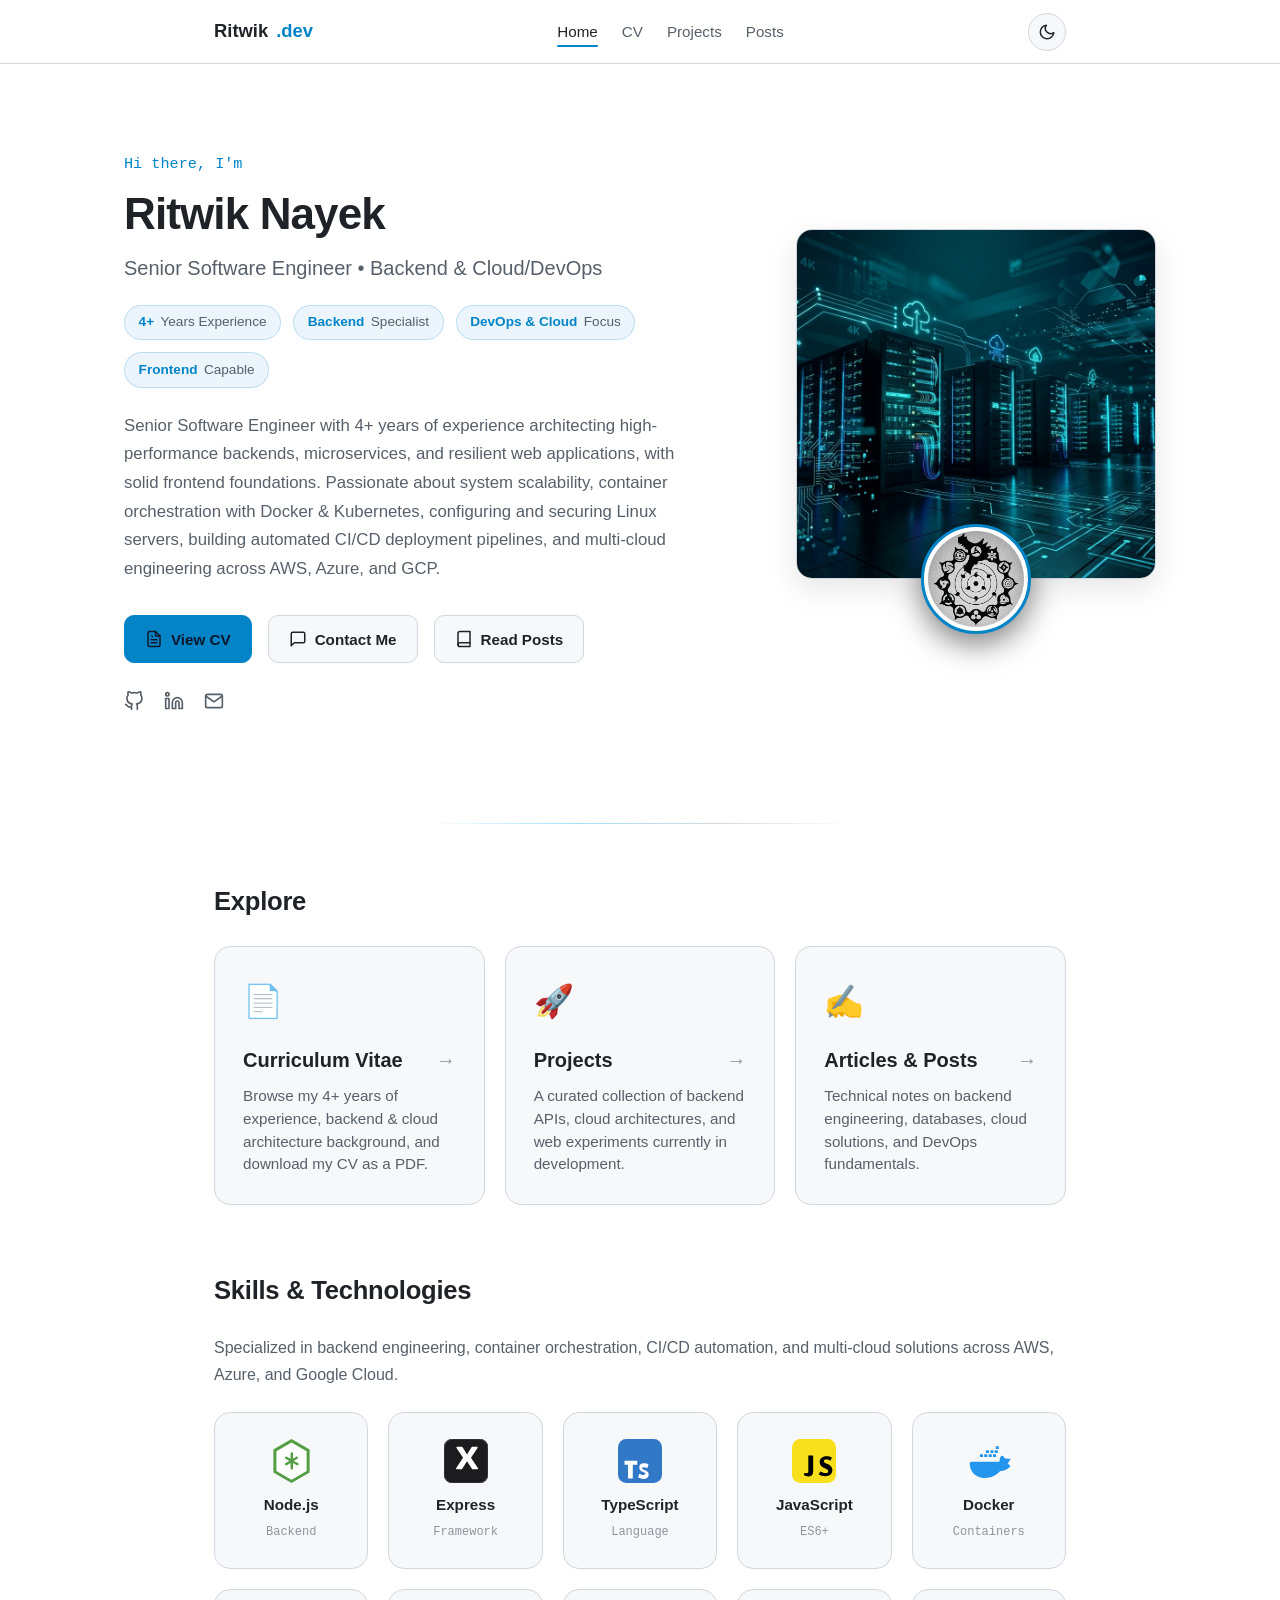
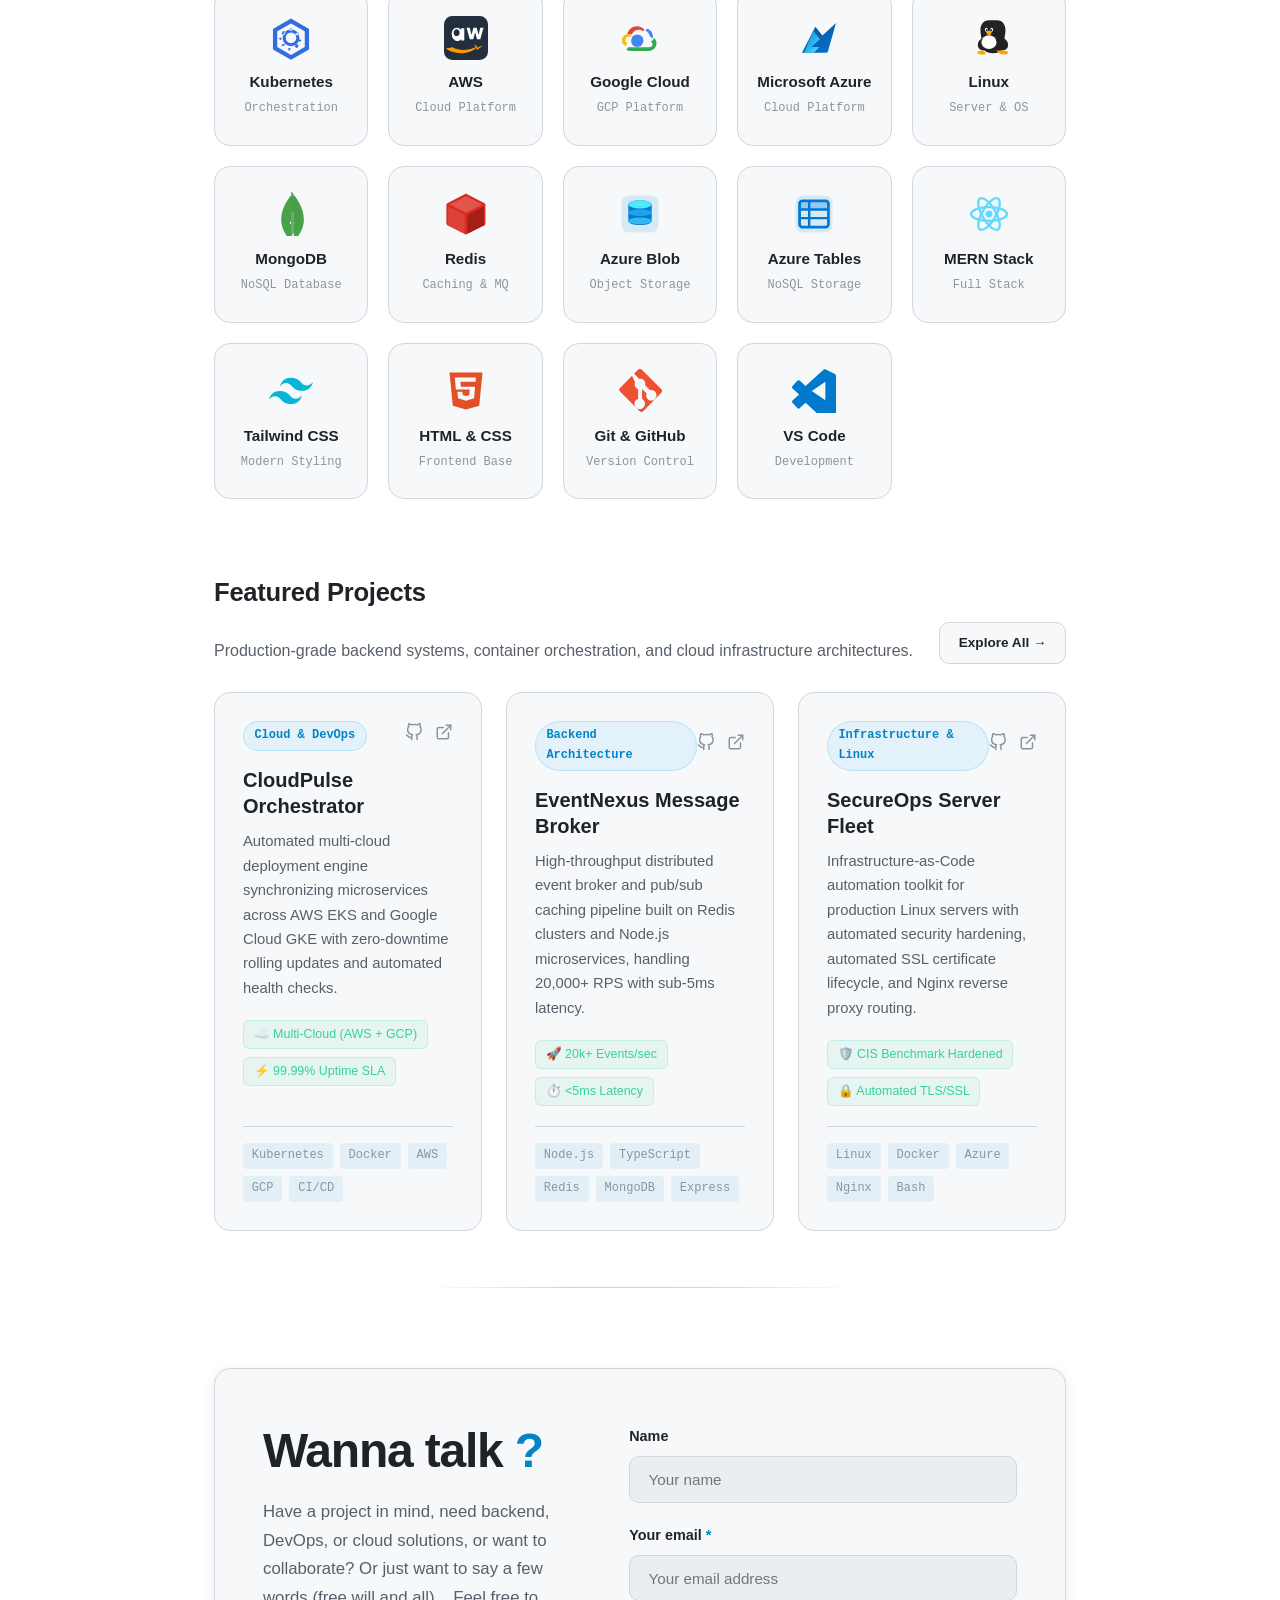
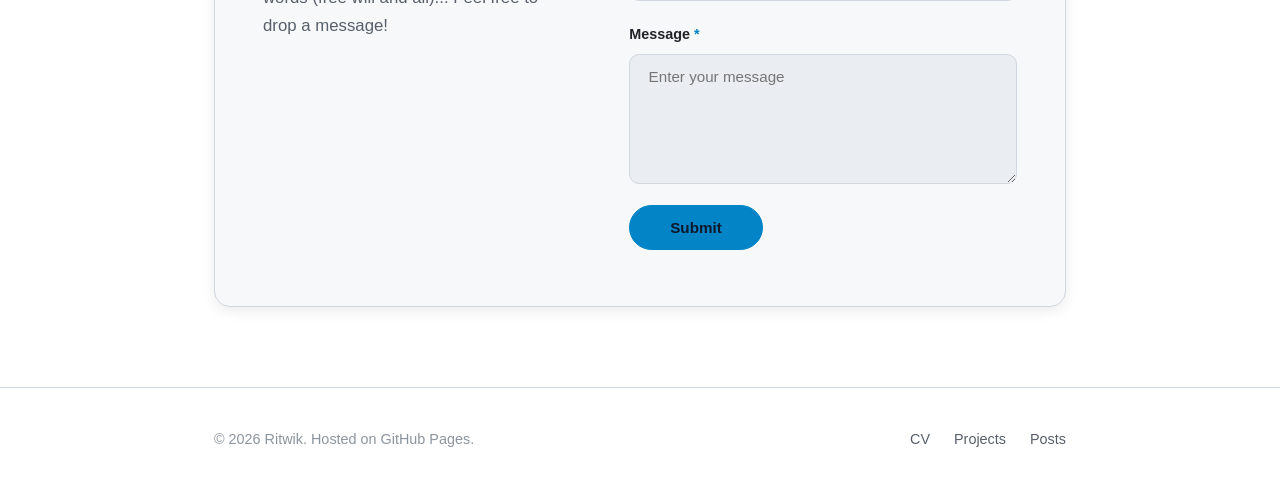
==== commit 4ad3b32c: "Add thin fine gradient dividers after hero section and before contact form" ====
--- a/index.html
+++ b/index.html
@@ -122,8 +122,11 @@
 
     <div class="container">
 
+      <!-- Section Divider (Thin & Fine Line) -->
+      <div class="section-divider"></div>
+
       <!-- Redirection Hub Cards -->
-      <section style="margin-top: 2rem;">
+      <section>
         <h2 class="section-heading">
           <span>Explore</span>
         </h2>
@@ -492,6 +495,9 @@
         </div>
       </section>
 
+      <!-- Section Divider (Thin & Fine Line) -->
+      <div class="section-divider"></div>
+
       <!-- Contact Section (Inspired by Reference Design) -->
       <section class="contact-section" id="contact">
         <div class="contact-card">
--- a/css/style.css
+++ b/css/style.css
@@ -1346,6 +1346,18 @@
 }
 
 /* ==========================================================================
+   Section Divider (Thin, Fine Gradient Line)
+   ========================================================================== */
+.section-divider {
+  width: 50%;
+  max-width: 480px;
+  height: 1px;
+  margin: 3.5rem auto;
+  background: linear-gradient(90deg, transparent, rgba(56, 189, 248, 0.45), var(--border-color), transparent);
+  border: none;
+}
+
+/* ==========================================================================
    Contact Section (Inspired by Reference Design)
    ========================================================================== */
 .contact-section {
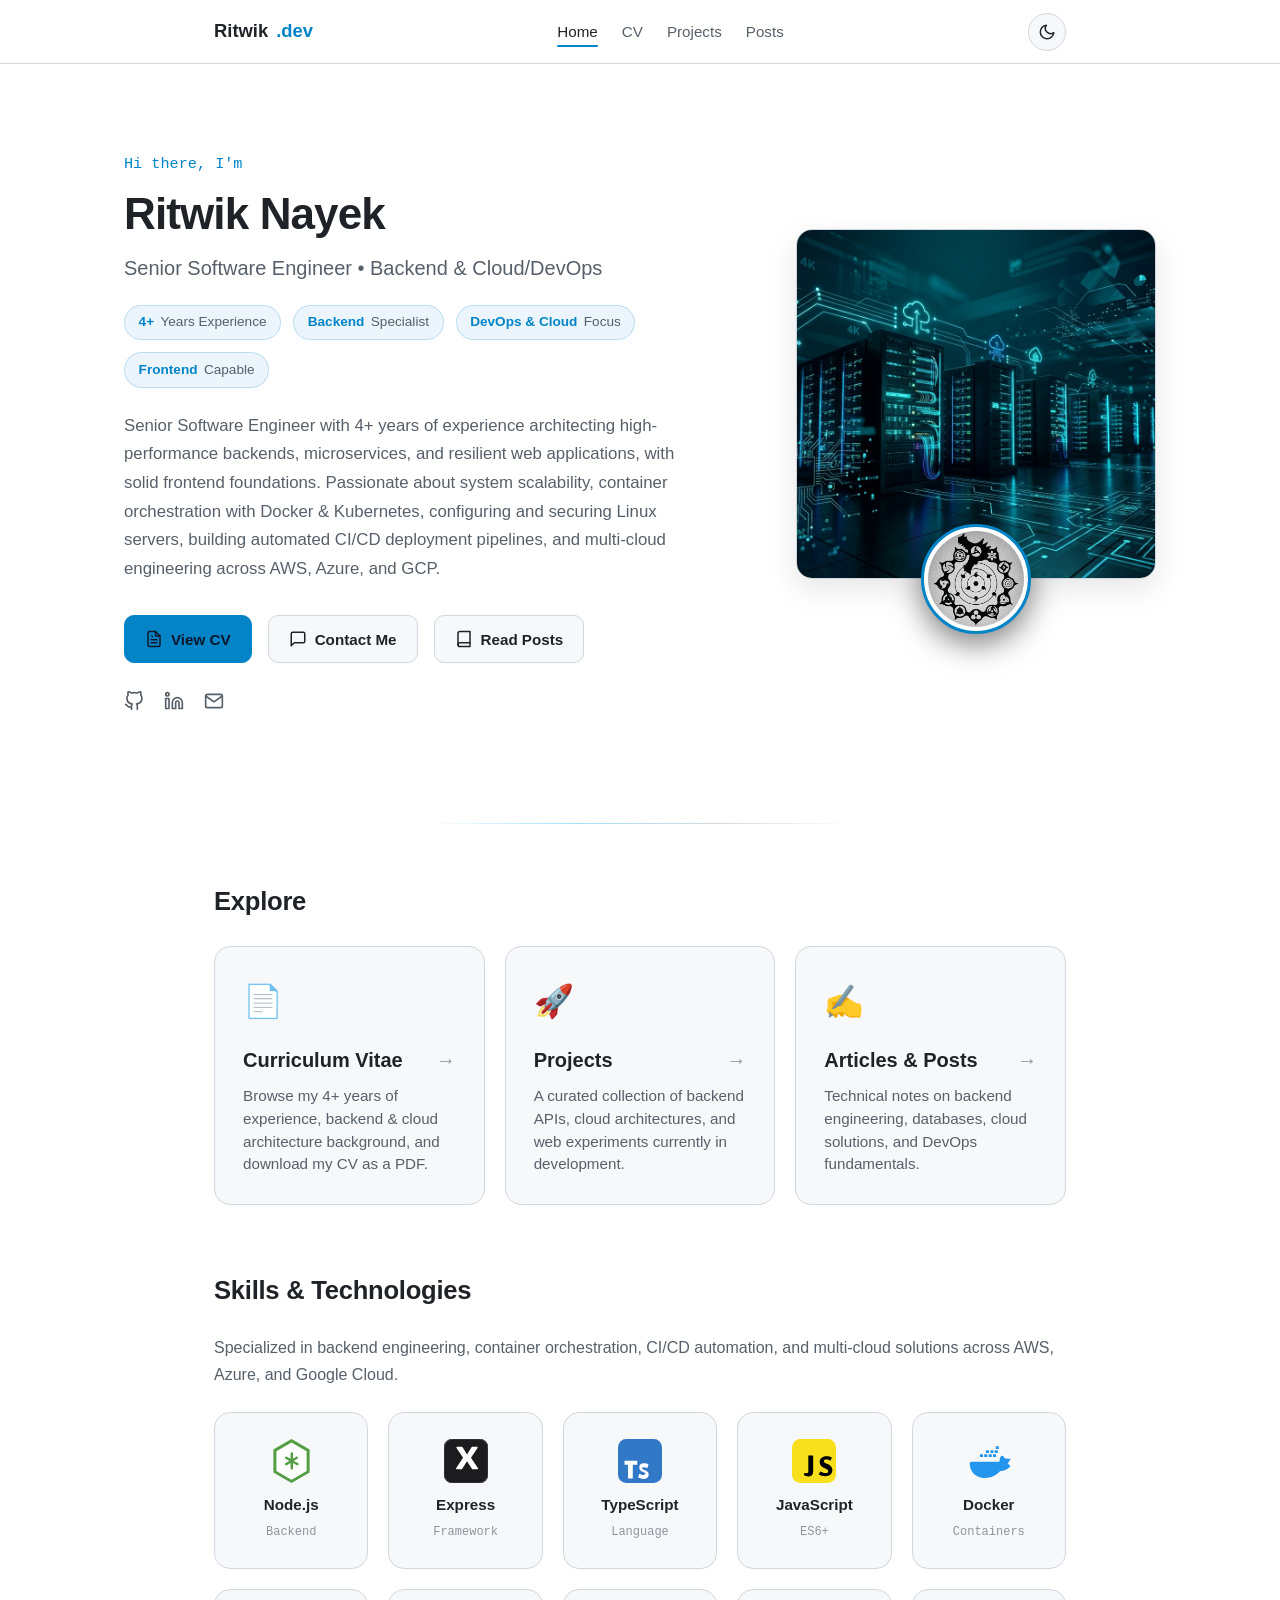
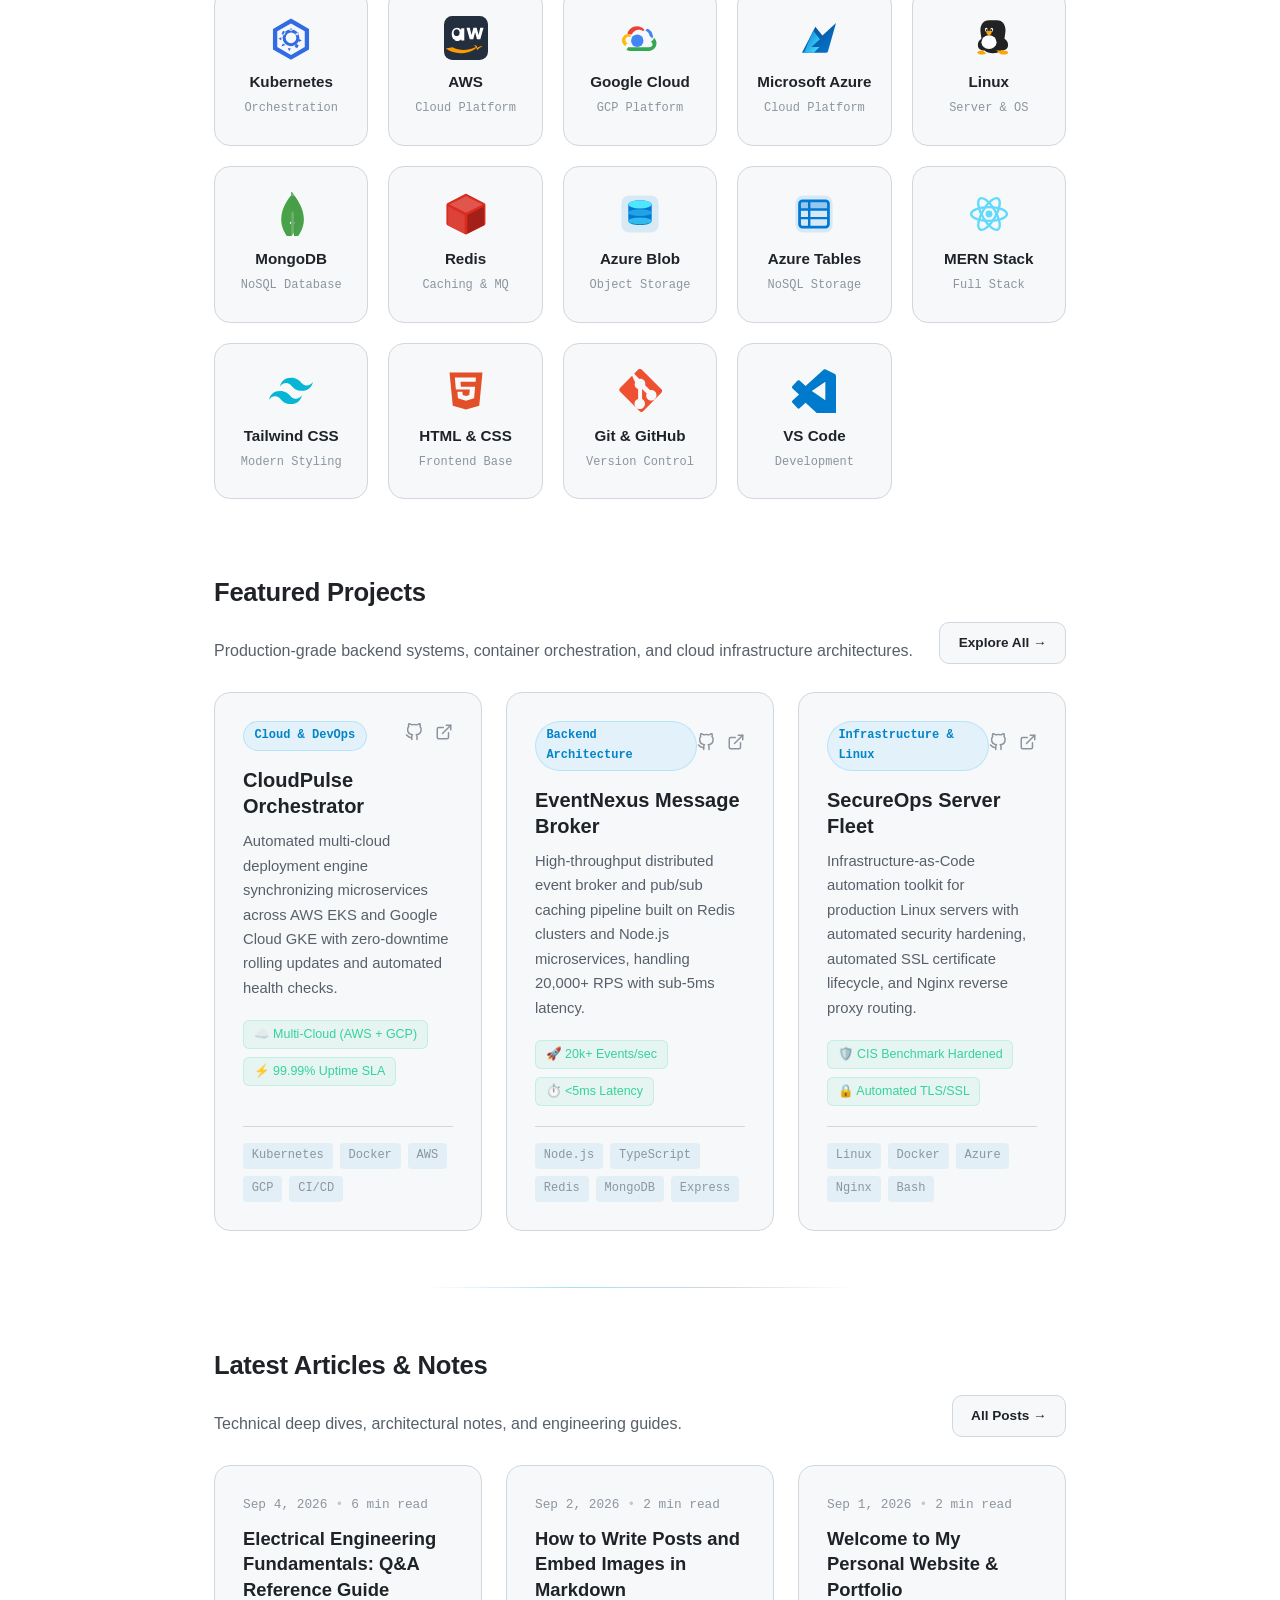
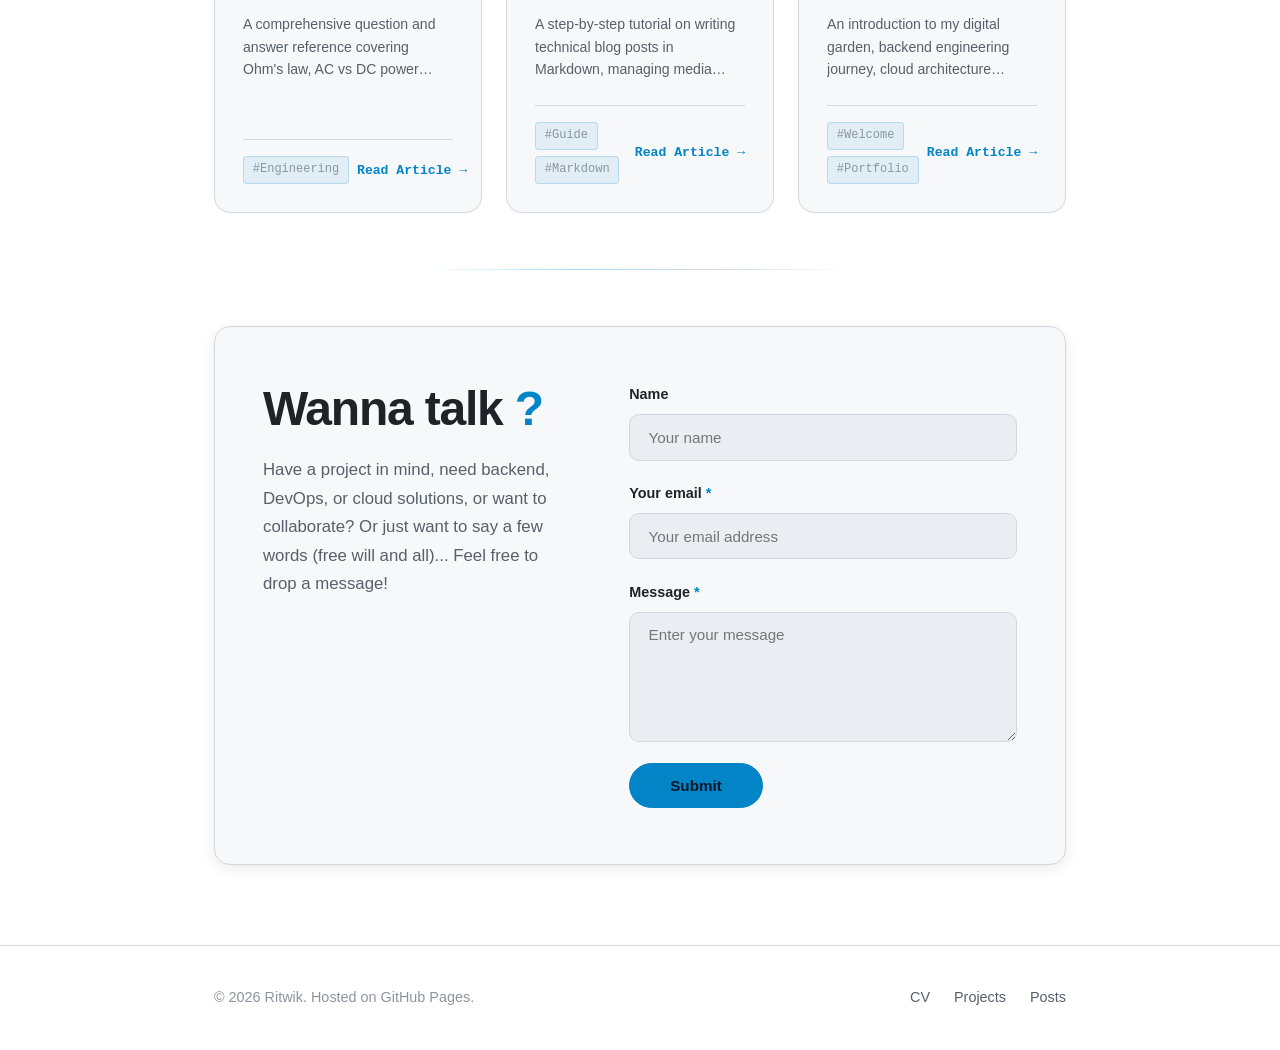
==== commit 8ba488c1: "Add Latest Articles section between Featured Projects and Contact Form on home page" ====
--- a/index.html
+++ b/index.html
@@ -498,6 +498,93 @@
       <!-- Section Divider (Thin & Fine Line) -->
       <div class="section-divider"></div>
 
+      <!-- Latest Articles & Notes Section -->
+      <section class="latest-posts-section" id="latest-posts">
+        <div class="section-header-flex">
+          <div>
+            <h2 class="section-heading">
+              <span>Latest Articles & Notes</span>
+            </h2>
+            <p style="color: var(--text-secondary); margin-bottom: 0;">
+              Technical deep dives, architectural notes, and engineering guides.
+            </p>
+          </div>
+          <a href="posts.html" class="btn btn-secondary" style="font-size: 0.85rem; padding: 0.55rem 1.15rem;">
+            All Posts →
+          </a>
+        </div>
+
+        <div class="home-posts-grid">
+          <!-- Post 1: Electrical Engineering Reference -->
+          <a href="post.html?post=electricity_qa_reference.md" class="home-post-card">
+            <div class="home-post-card-content">
+              <div class="home-post-meta">
+                <span class="home-post-date">Sep 4, 2026</span>
+                <span class="home-post-meta-dot">•</span>
+                <span class="home-post-readtime">6 min read</span>
+              </div>
+              <h3 class="home-post-title">Electrical Engineering Fundamentals: Q&A Reference Guide</h3>
+              <p class="home-post-excerpt">
+                A comprehensive question and answer reference covering Ohm's law, AC vs DC power systems, transformers, and circuit protection principles.
+              </p>
+            </div>
+            <div class="home-post-footer">
+              <div class="home-post-tags">
+                <span class="home-post-tag">#Engineering</span>
+              </div>
+              <span class="home-post-read-link">Read Article →</span>
+            </div>
+          </a>
+
+          <!-- Post 2: Markdown & Images Guide -->
+          <a href="post.html?post=markdown-and-images-guide.md" class="home-post-card">
+            <div class="home-post-card-content">
+              <div class="home-post-meta">
+                <span class="home-post-date">Sep 2, 2026</span>
+                <span class="home-post-meta-dot">•</span>
+                <span class="home-post-readtime">2 min read</span>
+              </div>
+              <h3 class="home-post-title">How to Write Posts and Embed Images in Markdown</h3>
+              <p class="home-post-excerpt">
+                A step-by-step tutorial on writing technical blog posts in Markdown, managing media assets, and publishing cleanly with our automated build workflow.
+              </p>
+            </div>
+            <div class="home-post-footer">
+              <div class="home-post-tags">
+                <span class="home-post-tag">#Guide</span>
+                <span class="home-post-tag">#Markdown</span>
+              </div>
+              <span class="home-post-read-link">Read Article →</span>
+            </div>
+          </a>
+
+          <!-- Post 3: Welcome to My Site -->
+          <a href="post.html?post=welcome-to-my-site.md" class="home-post-card">
+            <div class="home-post-card-content">
+              <div class="home-post-meta">
+                <span class="home-post-date">Sep 1, 2026</span>
+                <span class="home-post-meta-dot">•</span>
+                <span class="home-post-readtime">2 min read</span>
+              </div>
+              <h3 class="home-post-title">Welcome to My Personal Website & Portfolio</h3>
+              <p class="home-post-excerpt">
+                An introduction to my digital garden, backend engineering journey, cloud architecture projects, and what I plan to build and share next.
+              </p>
+            </div>
+            <div class="home-post-footer">
+              <div class="home-post-tags">
+                <span class="home-post-tag">#Welcome</span>
+                <span class="home-post-tag">#Portfolio</span>
+              </div>
+              <span class="home-post-read-link">Read Article →</span>
+            </div>
+          </a>
+        </div>
+      </section>
+
+      <!-- Section Divider (Thin & Fine Line) -->
+      <div class="section-divider"></div>
+
       <!-- Contact Section (Inspired by Reference Design) -->
       <section class="contact-section" id="contact">
         <div class="contact-card">
--- a/css/style.css
+++ b/css/style.css
@@ -1346,6 +1346,140 @@
 }
 
 /* ==========================================================================
+   Latest Articles / Posts Section (Home Page)
+   ========================================================================== */
+.latest-posts-section {
+  margin-top: 2rem;
+}
+
+.home-posts-grid {
+  display: grid;
+  grid-template-columns: repeat(auto-fit, minmax(260px, 1fr));
+  gap: 1.5rem;
+}
+
+.home-post-card {
+  background: var(--bg-secondary);
+  border: 1px solid var(--border-color);
+  border-radius: var(--radius-lg);
+  padding: 1.75rem;
+  display: flex;
+  flex-direction: column;
+  justify-content: space-between;
+  text-decoration: none;
+  transition: transform 0.3s ease, border-color 0.3s ease, box-shadow 0.3s ease;
+  position: relative;
+  overflow: hidden;
+}
+
+.home-post-card::before {
+  content: "";
+  position: absolute;
+  top: 0;
+  left: 0;
+  right: 0;
+  height: 3px;
+  background: linear-gradient(90deg, var(--accent), transparent);
+  opacity: 0;
+  transition: opacity 0.3s ease;
+}
+
+.home-post-card:hover {
+  transform: translateY(-5px);
+  border-color: rgba(56, 189, 248, 0.4);
+  box-shadow: 0 16px 36px rgba(0, 0, 0, 0.35), 0 0 20px rgba(56, 189, 248, 0.1);
+}
+
+.home-post-card:hover::before {
+  opacity: 1;
+}
+
+.home-post-card-content {
+  display: flex;
+  flex-direction: column;
+  gap: 0.65rem;
+}
+
+.home-post-meta {
+  display: flex;
+  align-items: center;
+  gap: 0.5rem;
+  font-size: 0.8rem;
+  color: var(--text-muted);
+  font-family: var(--font-mono);
+}
+
+.home-post-meta-dot {
+  opacity: 0.5;
+}
+
+.home-post-title {
+  font-size: 1.15rem;
+  font-weight: 700;
+  color: var(--text-primary);
+  line-height: 1.4;
+  margin: 0;
+  transition: color 0.2s ease;
+}
+
+.home-post-card:hover .home-post-title {
+  color: var(--accent);
+}
+
+.home-post-excerpt {
+  font-size: 0.88rem;
+  color: var(--text-secondary);
+  line-height: 1.6;
+  margin: 0;
+  display: -webkit-box;
+  -webkit-line-clamp: 3;
+  -webkit-box-orient: vertical;
+  overflow: hidden;
+}
+
+.home-post-footer {
+  display: flex;
+  justify-content: space-between;
+  align-items: center;
+  margin-top: 1.5rem;
+  padding-top: 1rem;
+  border-top: 1px solid var(--border-color);
+  gap: 0.5rem;
+}
+
+.home-post-tags {
+  display: flex;
+  flex-wrap: wrap;
+  gap: 0.4rem;
+}
+
+.home-post-tag {
+  font-size: 0.75rem;
+  font-family: var(--font-mono);
+  color: var(--text-muted);
+  background: var(--tag-bg);
+  border: 1px solid var(--tag-border);
+  padding: 0.2rem 0.55rem;
+  border-radius: 4px;
+}
+
+.home-post-read-link {
+  font-size: 0.82rem;
+  font-weight: 600;
+  color: var(--accent);
+  font-family: var(--font-mono);
+  display: inline-flex;
+  align-items: center;
+  gap: 0.2rem;
+  white-space: nowrap;
+  transition: transform 0.2s ease;
+}
+
+.home-post-card:hover .home-post-read-link {
+  transform: translateX(3px);
+}
+
+/* ==========================================================================
    Section Divider (Thin, Fine Gradient Line)
    ========================================================================== */
 .section-divider {
@@ -1361,7 +1495,7 @@
    Contact Section (Inspired by Reference Design)
    ========================================================================== */
 .contact-section {
-  margin-top: 5rem;
+  margin-top: 2rem;
   margin-bottom: 2rem;
 }
 
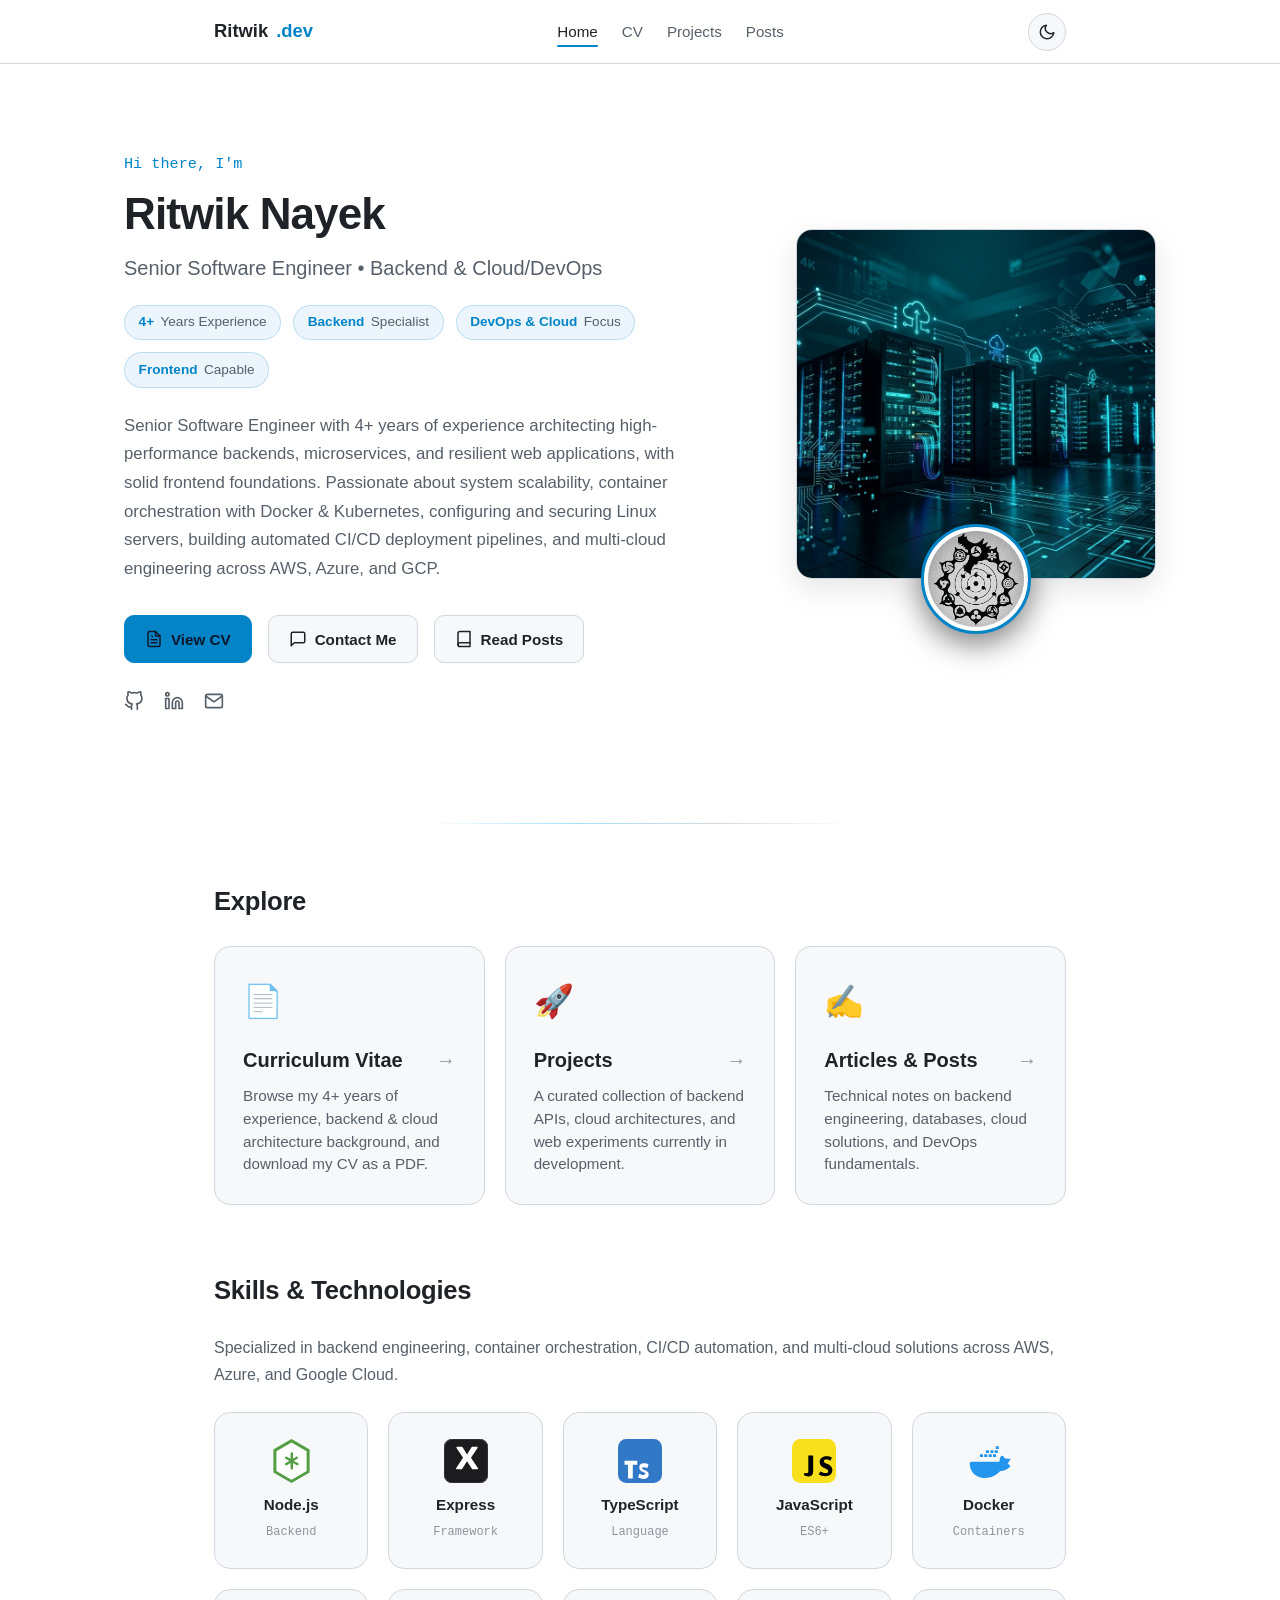
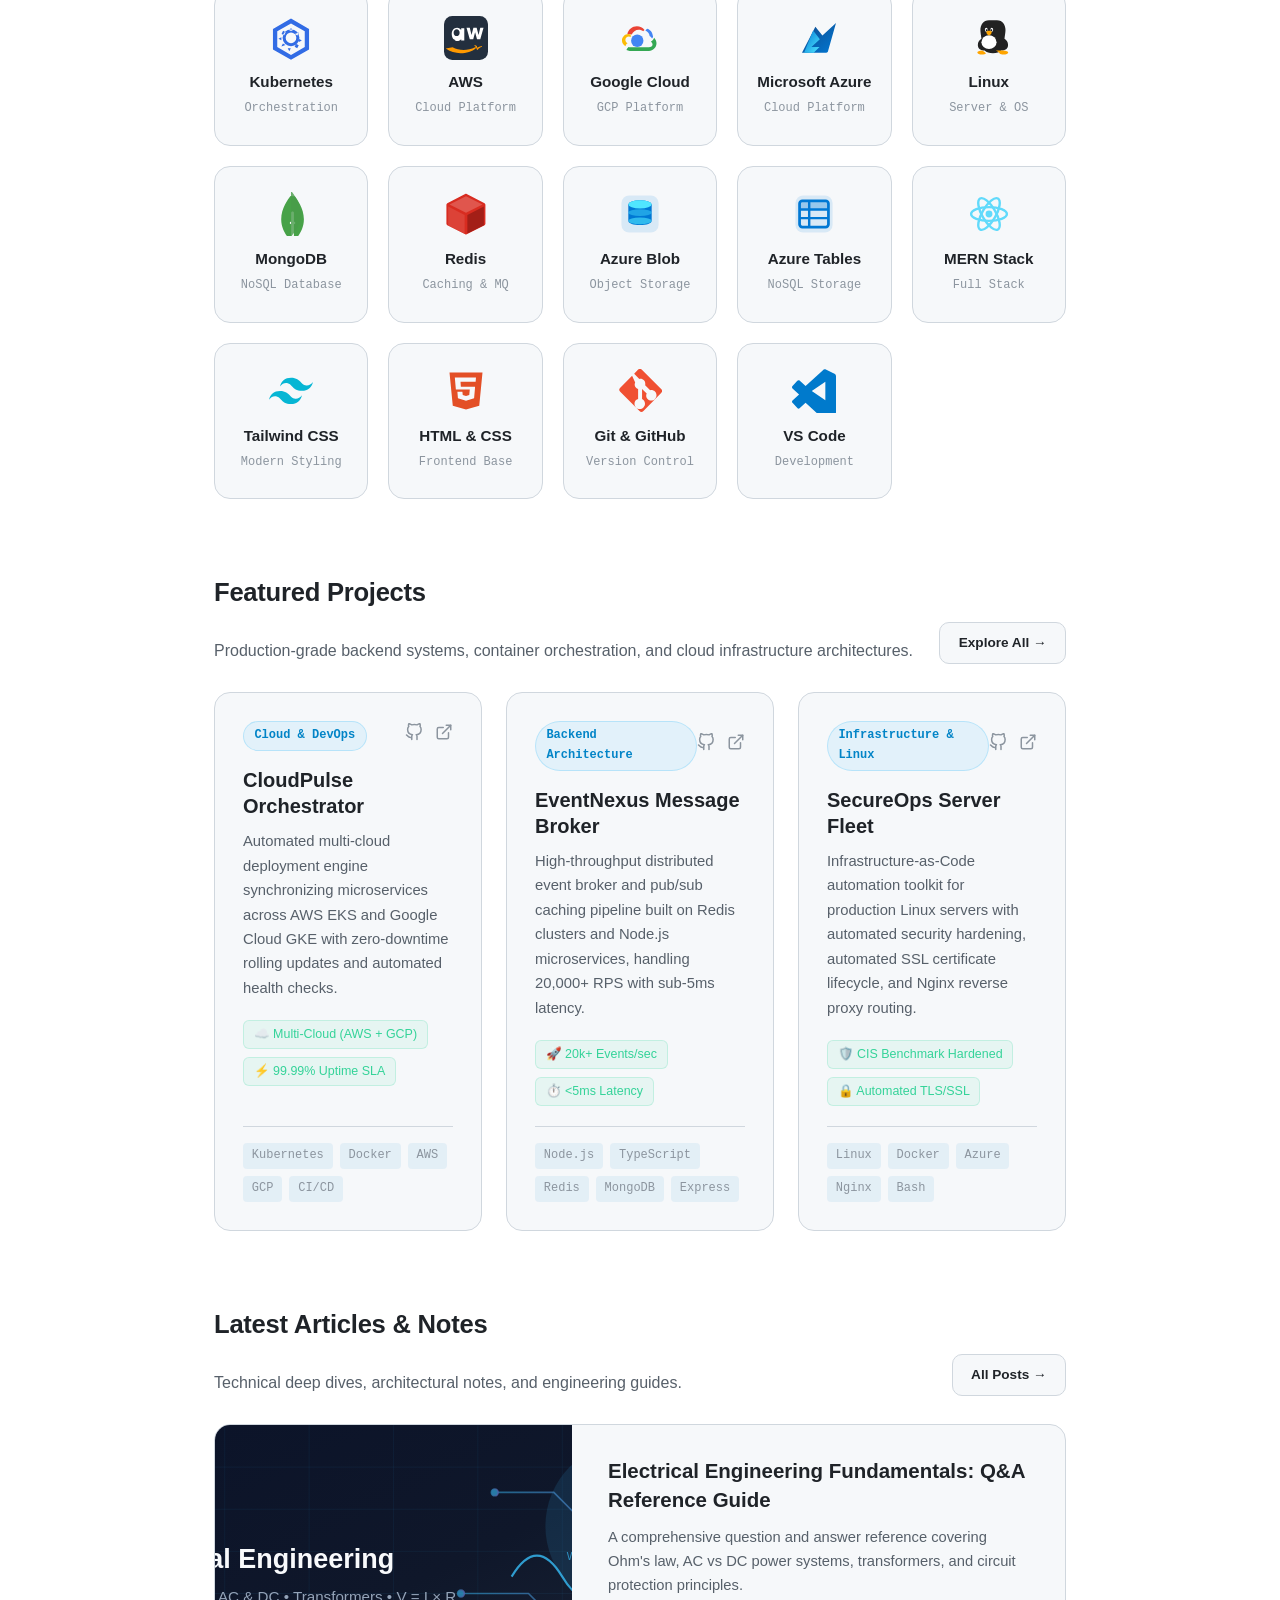
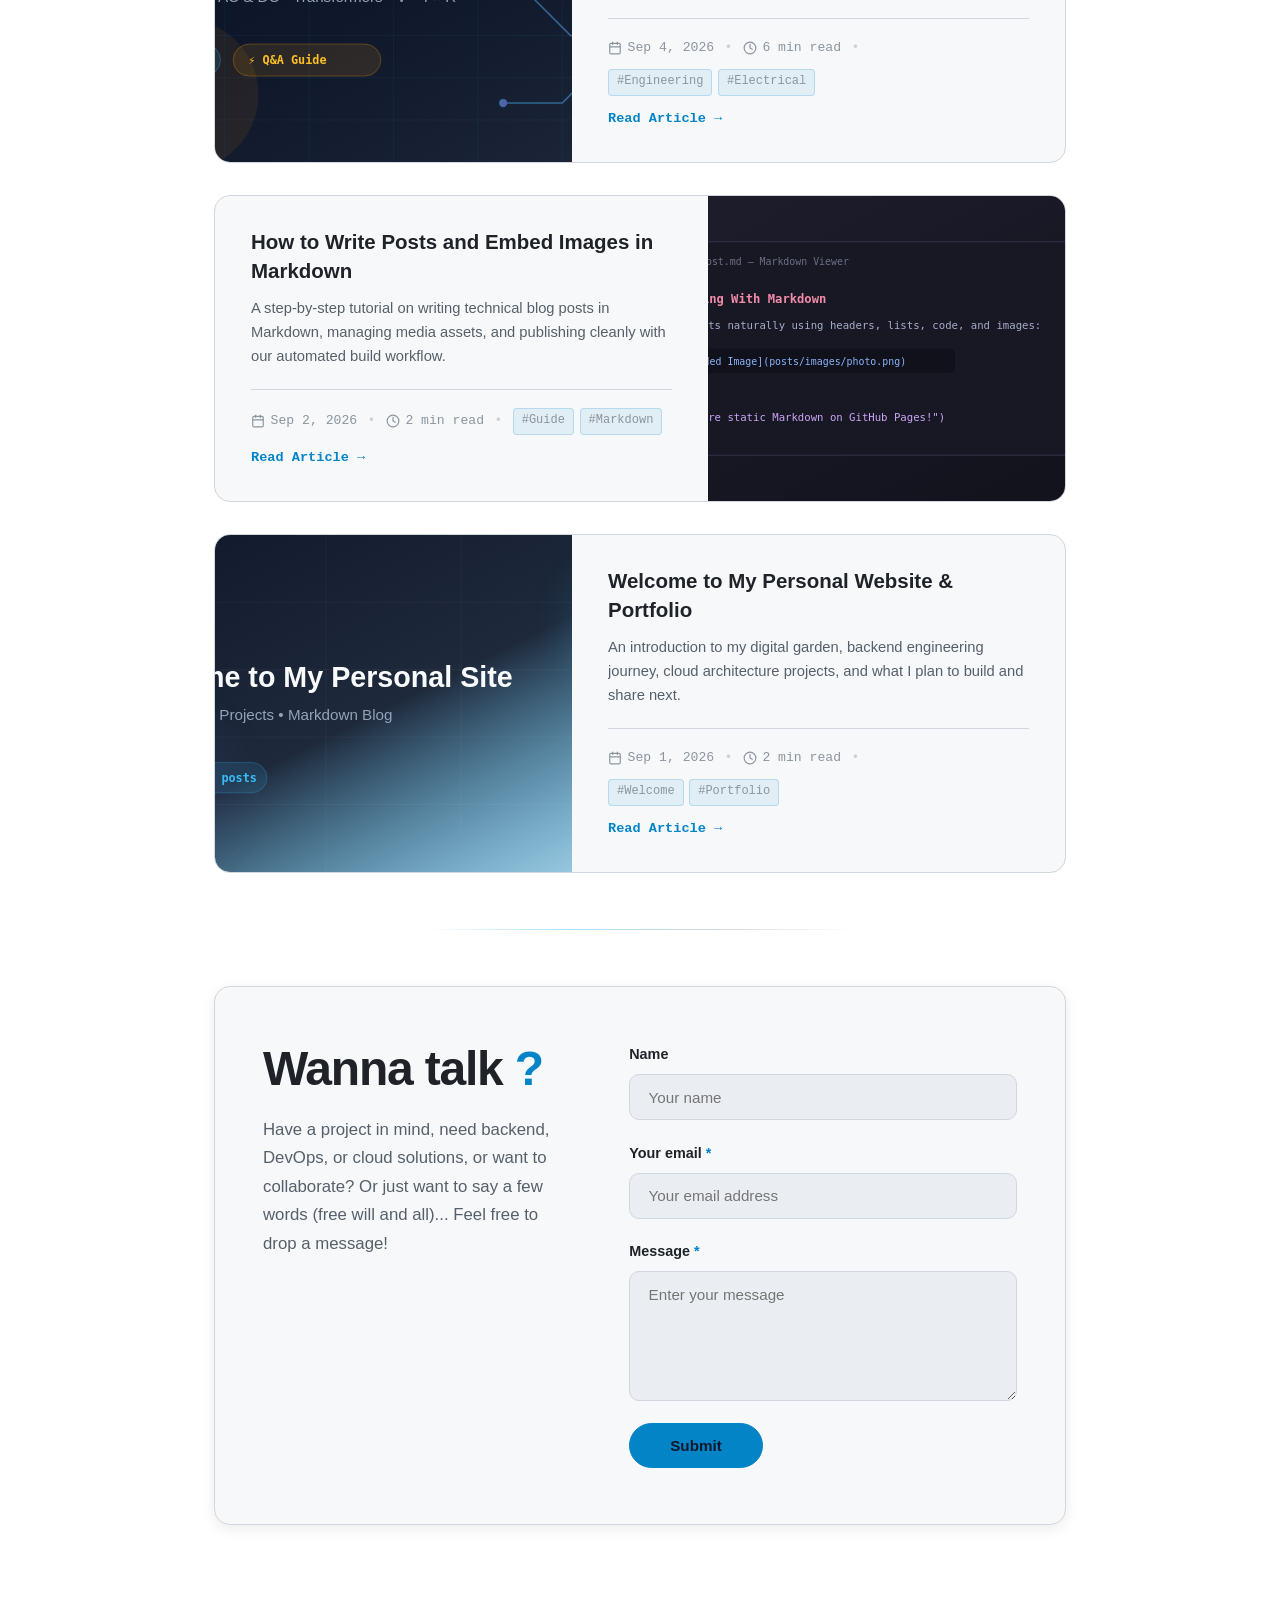
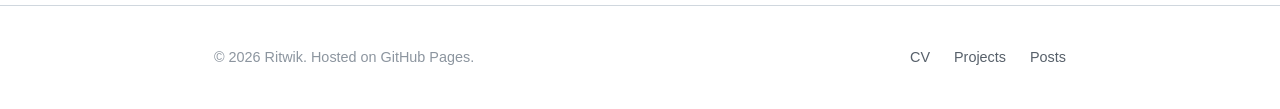
==== commit 02b76121: "Switch Latest Articles to alternating editorial layout with cover images and remove divider above it" ====
--- a/index.html
+++ b/index.html
@@ -495,10 +495,7 @@
         </div>
       </section>
 
-      <!-- Section Divider (Thin & Fine Line) -->
-      <div class="section-divider"></div>
-
-      <!-- Latest Articles & Notes Section -->
+      <!-- Latest Articles & Notes Section (Alternating Editorial Layout) -->
       <section class="latest-posts-section" id="latest-posts">
         <div class="section-header-flex">
           <div>
@@ -514,71 +511,147 @@
           </a>
         </div>
 
-        <div class="home-posts-grid">
-          <!-- Post 1: Electrical Engineering Reference -->
-          <a href="post.html?post=electricity_qa_reference.md" class="home-post-card">
-            <div class="home-post-card-content">
-              <div class="home-post-meta">
-                <span class="home-post-date">Sep 4, 2026</span>
-                <span class="home-post-meta-dot">•</span>
-                <span class="home-post-readtime">6 min read</span>
-              </div>
-              <h3 class="home-post-title">Electrical Engineering Fundamentals: Q&A Reference Guide</h3>
-              <p class="home-post-excerpt">
-                A comprehensive question and answer reference covering Ohm's law, AC vs DC power systems, transformers, and circuit protection principles.
-              </p>
-            </div>
-            <div class="home-post-footer">
-              <div class="home-post-tags">
-                <span class="home-post-tag">#Engineering</span>
-              </div>
-              <span class="home-post-read-link">Read Article →</span>
-            </div>
-          </a>
-
-          <!-- Post 2: Markdown & Images Guide -->
-          <a href="post.html?post=markdown-and-images-guide.md" class="home-post-card">
-            <div class="home-post-card-content">
-              <div class="home-post-meta">
-                <span class="home-post-date">Sep 2, 2026</span>
-                <span class="home-post-meta-dot">•</span>
-                <span class="home-post-readtime">2 min read</span>
-              </div>
-              <h3 class="home-post-title">How to Write Posts and Embed Images in Markdown</h3>
-              <p class="home-post-excerpt">
-                A step-by-step tutorial on writing technical blog posts in Markdown, managing media assets, and publishing cleanly with our automated build workflow.
-              </p>
-            </div>
-            <div class="home-post-footer">
-              <div class="home-post-tags">
-                <span class="home-post-tag">#Guide</span>
-                <span class="home-post-tag">#Markdown</span>
-              </div>
-              <span class="home-post-read-link">Read Article →</span>
-            </div>
-          </a>
-
-          <!-- Post 3: Welcome to My Site -->
-          <a href="post.html?post=welcome-to-my-site.md" class="home-post-card">
-            <div class="home-post-card-content">
-              <div class="home-post-meta">
-                <span class="home-post-date">Sep 1, 2026</span>
-                <span class="home-post-meta-dot">•</span>
-                <span class="home-post-readtime">2 min read</span>
-              </div>
-              <h3 class="home-post-title">Welcome to My Personal Website & Portfolio</h3>
-              <p class="home-post-excerpt">
-                An introduction to my digital garden, backend engineering journey, cloud architecture projects, and what I plan to build and share next.
-              </p>
-            </div>
-            <div class="home-post-footer">
-              <div class="home-post-tags">
-                <span class="home-post-tag">#Welcome</span>
-                <span class="home-post-tag">#Portfolio</span>
-              </div>
-              <span class="home-post-read-link">Read Article →</span>
-            </div>
-          </a>
+        <div class="home-posts-list">
+          <!-- Article 1: Electrical Engineering Fundamentals (Image Left, Text Right) -->
+          <article class="home-post-row">
+            <a href="post.html?post=electricity_qa_reference.md" class="home-post-row-cover" aria-label="Read Electrical Engineering Fundamentals">
+              <img src="posts/images/electrical-guide.svg" alt="Electrical Engineering Guide Cover" loading="lazy">
+            </a>
+            <div class="home-post-row-content">
+              <div>
+                <h3 class="home-post-row-title">
+                  <a href="post.html?post=electricity_qa_reference.md">Electrical Engineering Fundamentals: Q&amp;A Reference Guide</a>
+                </h3>
+                <p class="home-post-row-desc">
+                  A comprehensive question and answer reference covering Ohm's law, AC vs DC power systems, transformers, and circuit protection principles.
+                </p>
+              </div>
+
+              <div class="home-post-row-meta-wrapper">
+                <div class="home-post-row-meta">
+                  <span class="home-post-meta-item">
+                    <svg width="14" height="14" viewBox="0 0 24 24" fill="none" stroke="currentColor" stroke-width="2" stroke-linecap="round" stroke-linejoin="round">
+                      <rect x="3" y="4" width="18" height="18" rx="2" ry="2"></rect>
+                      <line x1="16" y1="2" x2="16" y2="6"></line>
+                      <line x1="8" y1="2" x2="8" y2="6"></line>
+                      <line x1="3" y1="10" x2="21" y2="10"></line>
+                    </svg>
+                    Sep 4, 2026
+                  </span>
+                  <span class="home-post-meta-dot">•</span>
+                  <span class="home-post-meta-item">
+                    <svg width="14" height="14" viewBox="0 0 24 24" fill="none" stroke="currentColor" stroke-width="2" stroke-linecap="round" stroke-linejoin="round">
+                      <circle cx="12" cy="12" r="10"></circle>
+                      <polyline points="12 6 12 12 16 14"></polyline>
+                    </svg>
+                    6 min read
+                  </span>
+                  <span class="home-post-meta-dot">•</span>
+                  <div class="home-post-tags">
+                    <span class="home-post-tag">#Engineering</span>
+                    <span class="home-post-tag">#Electrical</span>
+                  </div>
+                </div>
+                <a href="post.html?post=electricity_qa_reference.md" class="home-post-read-link">
+                  Read Article →
+                </a>
+              </div>
+            </div>
+          </article>
+
+          <!-- Article 2: Markdown & Images Guide (Text Left, Image Right) -->
+          <article class="home-post-row">
+            <a href="post.html?post=markdown-and-images-guide.md" class="home-post-row-cover" aria-label="Read Markdown and Images Guide">
+              <img src="posts/images/markdown-demo.svg" alt="Markdown Guide Cover" loading="lazy">
+            </a>
+            <div class="home-post-row-content">
+              <div>
+                <h3 class="home-post-row-title">
+                  <a href="post.html?post=markdown-and-images-guide.md">How to Write Posts and Embed Images in Markdown</a>
+                </h3>
+                <p class="home-post-row-desc">
+                  A step-by-step tutorial on writing technical blog posts in Markdown, managing media assets, and publishing cleanly with our automated build workflow.
+                </p>
+              </div>
+
+              <div class="home-post-row-meta-wrapper">
+                <div class="home-post-row-meta">
+                  <span class="home-post-meta-item">
+                    <svg width="14" height="14" viewBox="0 0 24 24" fill="none" stroke="currentColor" stroke-width="2" stroke-linecap="round" stroke-linejoin="round">
+                      <rect x="3" y="4" width="18" height="18" rx="2" ry="2"></rect>
+                      <line x1="16" y1="2" x2="16" y2="6"></line>
+                      <line x1="8" y1="2" x2="8" y2="6"></line>
+                      <line x1="3" y1="10" x2="21" y2="10"></line>
+                    </svg>
+                    Sep 2, 2026
+                  </span>
+                  <span class="home-post-meta-dot">•</span>
+                  <span class="home-post-meta-item">
+                    <svg width="14" height="14" viewBox="0 0 24 24" fill="none" stroke="currentColor" stroke-width="2" stroke-linecap="round" stroke-linejoin="round">
+                      <circle cx="12" cy="12" r="10"></circle>
+                      <polyline points="12 6 12 12 16 14"></polyline>
+                    </svg>
+                    2 min read
+                  </span>
+                  <span class="home-post-meta-dot">•</span>
+                  <div class="home-post-tags">
+                    <span class="home-post-tag">#Guide</span>
+                    <span class="home-post-tag">#Markdown</span>
+                  </div>
+                </div>
+                <a href="post.html?post=markdown-and-images-guide.md" class="home-post-read-link">
+                  Read Article →
+                </a>
+              </div>
+            </div>
+          </article>
+
+          <!-- Article 3: Welcome to My Site (Image Left, Text Right) -->
+          <article class="home-post-row">
+            <a href="post.html?post=welcome-to-my-site.md" class="home-post-row-cover" aria-label="Read Welcome to My Personal Website">
+              <img src="posts/images/welcome-banner.svg" alt="Welcome Site Banner" loading="lazy">
+            </a>
+            <div class="home-post-row-content">
+              <div>
+                <h3 class="home-post-row-title">
+                  <a href="post.html?post=welcome-to-my-site.md">Welcome to My Personal Website &amp; Portfolio</a>
+                </h3>
+                <p class="home-post-row-desc">
+                  An introduction to my digital garden, backend engineering journey, cloud architecture projects, and what I plan to build and share next.
+                </p>
+              </div>
+
+              <div class="home-post-row-meta-wrapper">
+                <div class="home-post-row-meta">
+                  <span class="home-post-meta-item">
+                    <svg width="14" height="14" viewBox="0 0 24 24" fill="none" stroke="currentColor" stroke-width="2" stroke-linecap="round" stroke-linejoin="round">
+                      <rect x="3" y="4" width="18" height="18" rx="2" ry="2"></rect>
+                      <line x1="16" y1="2" x2="16" y2="6"></line>
+                      <line x1="8" y1="2" x2="8" y2="6"></line>
+                      <line x1="3" y1="10" x2="21" y2="10"></line>
+                    </svg>
+                    Sep 1, 2026
+                  </span>
+                  <span class="home-post-meta-dot">•</span>
+                  <span class="home-post-meta-item">
+                    <svg width="14" height="14" viewBox="0 0 24 24" fill="none" stroke="currentColor" stroke-width="2" stroke-linecap="round" stroke-linejoin="round">
+                      <circle cx="12" cy="12" r="10"></circle>
+                      <polyline points="12 6 12 12 16 14"></polyline>
+                    </svg>
+                    2 min read
+                  </span>
+                  <span class="home-post-meta-dot">•</span>
+                  <div class="home-post-tags">
+                    <span class="home-post-tag">#Welcome</span>
+                    <span class="home-post-tag">#Portfolio</span>
+                  </div>
+                </div>
+                <a href="post.html?post=welcome-to-my-site.md" class="home-post-read-link">
+                  Read Article →
+                </a>
+              </div>
+            </div>
+          </article>
         </div>
       </section>
 
--- a/css/style.css
+++ b/css/style.css
@@ -1346,90 +1346,91 @@
 }
 
 /* ==========================================================================
-   Latest Articles / Posts Section (Home Page)
+   Latest Articles / Posts Section (Alternating Editorial Layout)
    ========================================================================== */
 .latest-posts-section {
-  margin-top: 2rem;
-}
-
-.home-posts-grid {
-  display: grid;
-  grid-template-columns: repeat(auto-fit, minmax(260px, 1fr));
-  gap: 1.5rem;
-}
-
-.home-post-card {
+  margin-top: 4.5rem;
+}
+
+.home-posts-list {
+  display: flex;
+  flex-direction: column;
+  gap: 2rem;
+}
+
+.home-post-row {
+  display: flex;
+  flex-direction: row;
   background: var(--bg-secondary);
   border: 1px solid var(--border-color);
   border-radius: var(--radius-lg);
-  padding: 1.75rem;
+  overflow: hidden;
+  transition: transform 0.3s ease, border-color 0.3s ease, box-shadow 0.3s ease;
+  position: relative;
+}
+
+/* Alternating: Even posts have image on the right, content on the left */
+.home-post-row:nth-child(even) {
+  flex-direction: row-reverse;
+}
+
+.home-post-row:hover {
+  transform: translateY(-4px);
+  border-color: rgba(56, 189, 248, 0.4);
+  box-shadow: 0 16px 36px rgba(0, 0, 0, 0.35), 0 0 20px rgba(56, 189, 248, 0.1);
+}
+
+.home-post-row-cover {
+  flex: 0 0 42%;
+  position: relative;
+  overflow: hidden;
+  display: block;
+  background: var(--bg-tertiary);
+  min-height: 220px;
+}
+
+.home-post-row-cover img {
+  width: 100%;
+  height: 100%;
+  object-fit: cover;
+  display: block;
+  transition: transform 0.4s ease;
+}
+
+.home-post-row:hover .home-post-row-cover img {
+  transform: scale(1.05);
+}
+
+.home-post-row-content {
+  flex: 1;
+  padding: 2rem 2.25rem;
   display: flex;
   flex-direction: column;
   justify-content: space-between;
+  gap: 1.25rem;
+}
+
+.home-post-row-title {
+  font-size: 1.28rem;
+  font-weight: 700;
+  line-height: 1.4;
+  margin: 0 0 0.65rem 0;
+}
+
+.home-post-row-title a {
+  color: var(--text-primary);
   text-decoration: none;
-  transition: transform 0.3s ease, border-color 0.3s ease, box-shadow 0.3s ease;
-  position: relative;
-  overflow: hidden;
-}
-
-.home-post-card::before {
-  content: "";
-  position: absolute;
-  top: 0;
-  left: 0;
-  right: 0;
-  height: 3px;
-  background: linear-gradient(90deg, var(--accent), transparent);
-  opacity: 0;
-  transition: opacity 0.3s ease;
-}
-
-.home-post-card:hover {
-  transform: translateY(-5px);
-  border-color: rgba(56, 189, 248, 0.4);
-  box-shadow: 0 16px 36px rgba(0, 0, 0, 0.35), 0 0 20px rgba(56, 189, 248, 0.1);
-}
-
-.home-post-card:hover::before {
-  opacity: 1;
-}
-
-.home-post-card-content {
-  display: flex;
-  flex-direction: column;
-  gap: 0.65rem;
-}
-
-.home-post-meta {
-  display: flex;
-  align-items: center;
-  gap: 0.5rem;
-  font-size: 0.8rem;
-  color: var(--text-muted);
-  font-family: var(--font-mono);
-}
-
-.home-post-meta-dot {
-  opacity: 0.5;
-}
-
-.home-post-title {
-  font-size: 1.15rem;
-  font-weight: 700;
-  color: var(--text-primary);
-  line-height: 1.4;
-  margin: 0;
   transition: color 0.2s ease;
 }
 
-.home-post-card:hover .home-post-title {
-  color: var(--accent);
-}
-
-.home-post-excerpt {
-  font-size: 0.88rem;
-  color: var(--text-secondary);
-  line-height: 1.6;
+.home-post-row:hover .home-post-row-title a {
+  color: var(--accent);
+}
+
+.home-post-row-desc {
+  font-size: 0.92rem;
+  color: var(--text-secondary);
+  line-height: 1.65;
   margin: 0;
   display: -webkit-box;
   -webkit-line-clamp: 3;
@@ -1437,20 +1438,40 @@
   overflow: hidden;
 }
 
-.home-post-footer {
+.home-post-row-meta-wrapper {
   display: flex;
   justify-content: space-between;
   align-items: center;
-  margin-top: 1.5rem;
-  padding-top: 1rem;
+  flex-wrap: wrap;
+  gap: 0.75rem;
+  padding-top: 1.15rem;
   border-top: 1px solid var(--border-color);
-  gap: 0.5rem;
+}
+
+.home-post-row-meta {
+  display: flex;
+  align-items: center;
+  flex-wrap: wrap;
+  gap: 0.65rem;
+  font-size: 0.82rem;
+  color: var(--text-muted);
+  font-family: var(--font-mono);
+}
+
+.home-post-meta-item {
+  display: inline-flex;
+  align-items: center;
+  gap: 0.35rem;
+}
+
+.home-post-meta-dot {
+  opacity: 0.4;
 }
 
 .home-post-tags {
   display: flex;
   flex-wrap: wrap;
-  gap: 0.4rem;
+  gap: 0.35rem;
 }
 
 .home-post-tag {
@@ -1459,24 +1480,26 @@
   color: var(--text-muted);
   background: var(--tag-bg);
   border: 1px solid var(--tag-border);
-  padding: 0.2rem 0.55rem;
+  padding: 0.15rem 0.5rem;
   border-radius: 4px;
 }
 
 .home-post-read-link {
-  font-size: 0.82rem;
+  font-size: 0.85rem;
   font-weight: 600;
   color: var(--accent);
   font-family: var(--font-mono);
+  text-decoration: none;
   display: inline-flex;
   align-items: center;
-  gap: 0.2rem;
+  gap: 0.3rem;
   white-space: nowrap;
-  transition: transform 0.2s ease;
-}
-
-.home-post-card:hover .home-post-read-link {
-  transform: translateX(3px);
+  transition: transform 0.2s ease, color 0.2s ease;
+}
+
+.home-post-row:hover .home-post-read-link {
+  transform: translateX(4px);
+  color: var(--accent-hover);
 }
 
 /* ==========================================================================
@@ -1644,4 +1667,25 @@
     grid-template-columns: repeat(auto-fill, minmax(115px, 1fr));
     gap: 0.9rem;
   }
-}
+
+  .home-post-row,
+  .home-post-row:nth-child(even) {
+    flex-direction: column;
+  }
+
+  .home-post-row-cover {
+    width: 100%;
+    min-height: 190px;
+    height: 190px;
+    flex: none;
+  }
+
+  .home-post-row-content {
+    padding: 1.5rem 1.25rem;
+    gap: 1rem;
+  }
+
+  .home-post-row-title {
+    font-size: 1.15rem;
+  }
+}
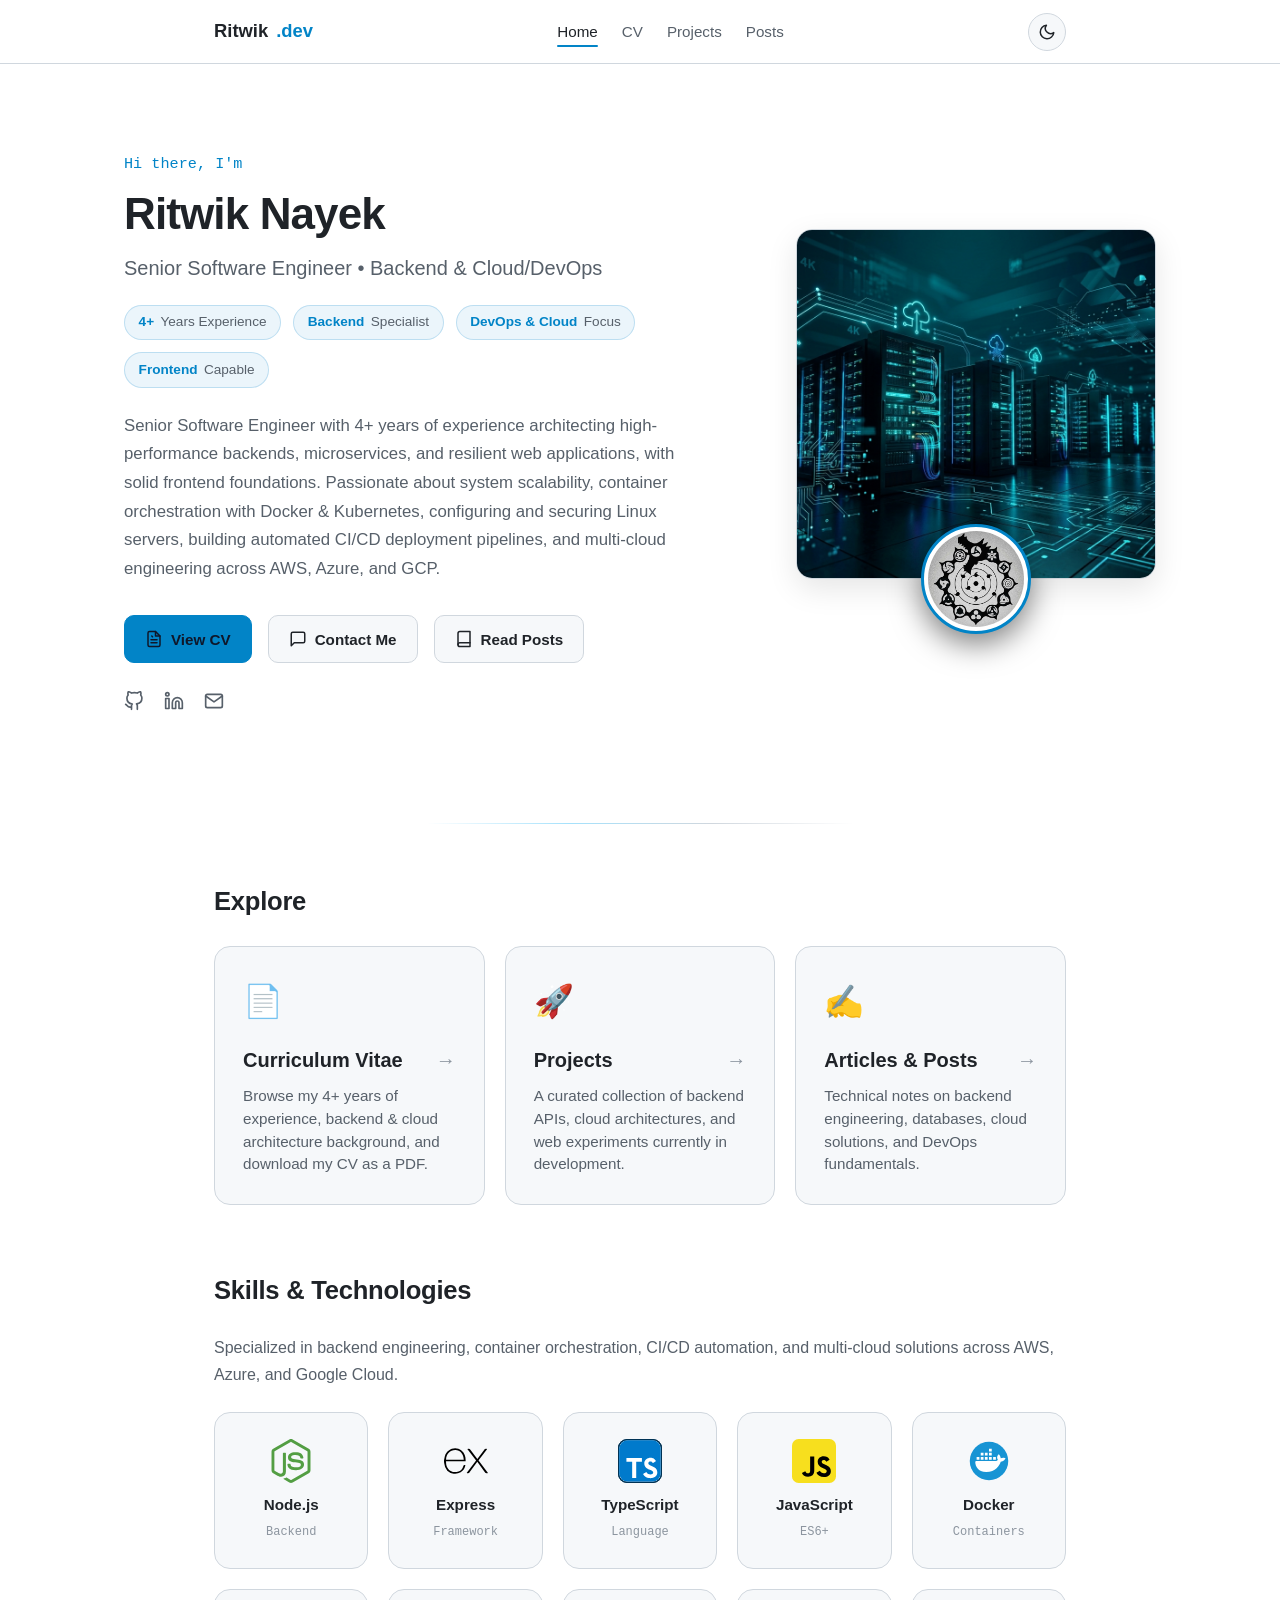
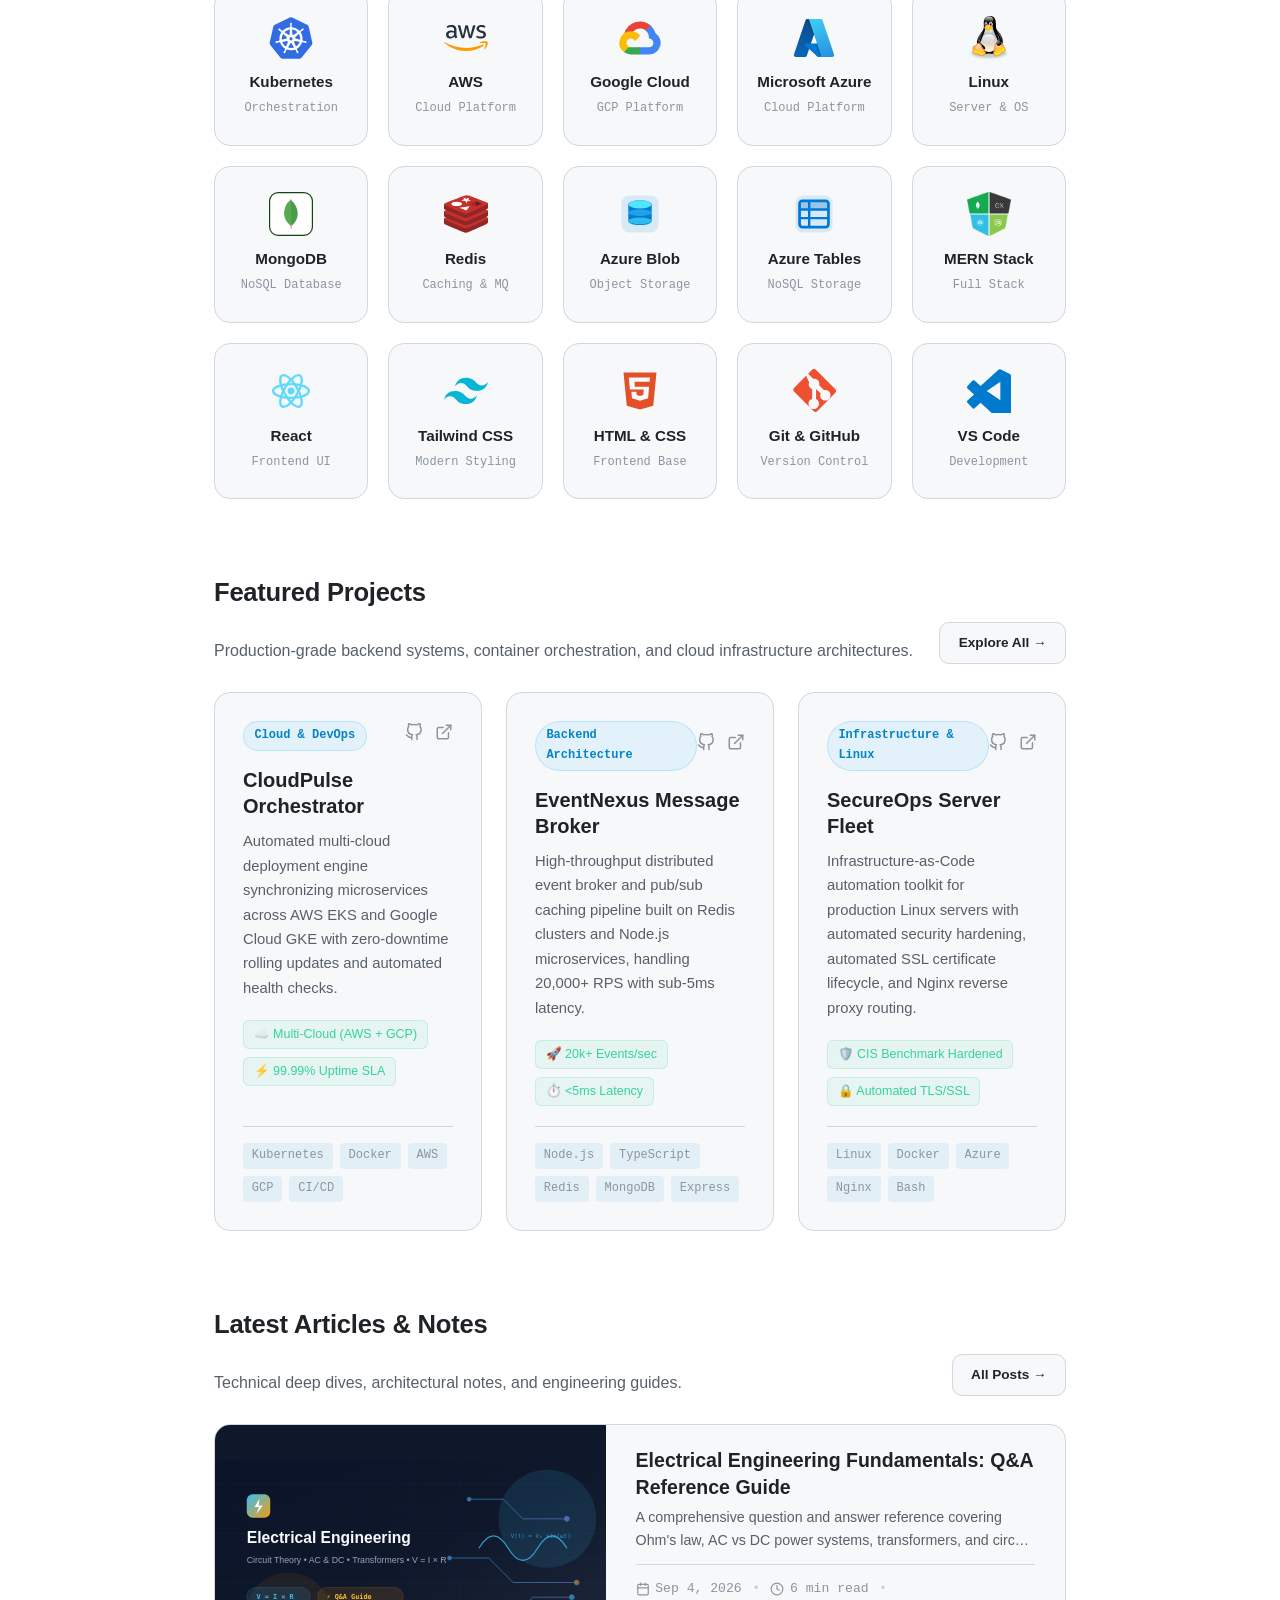
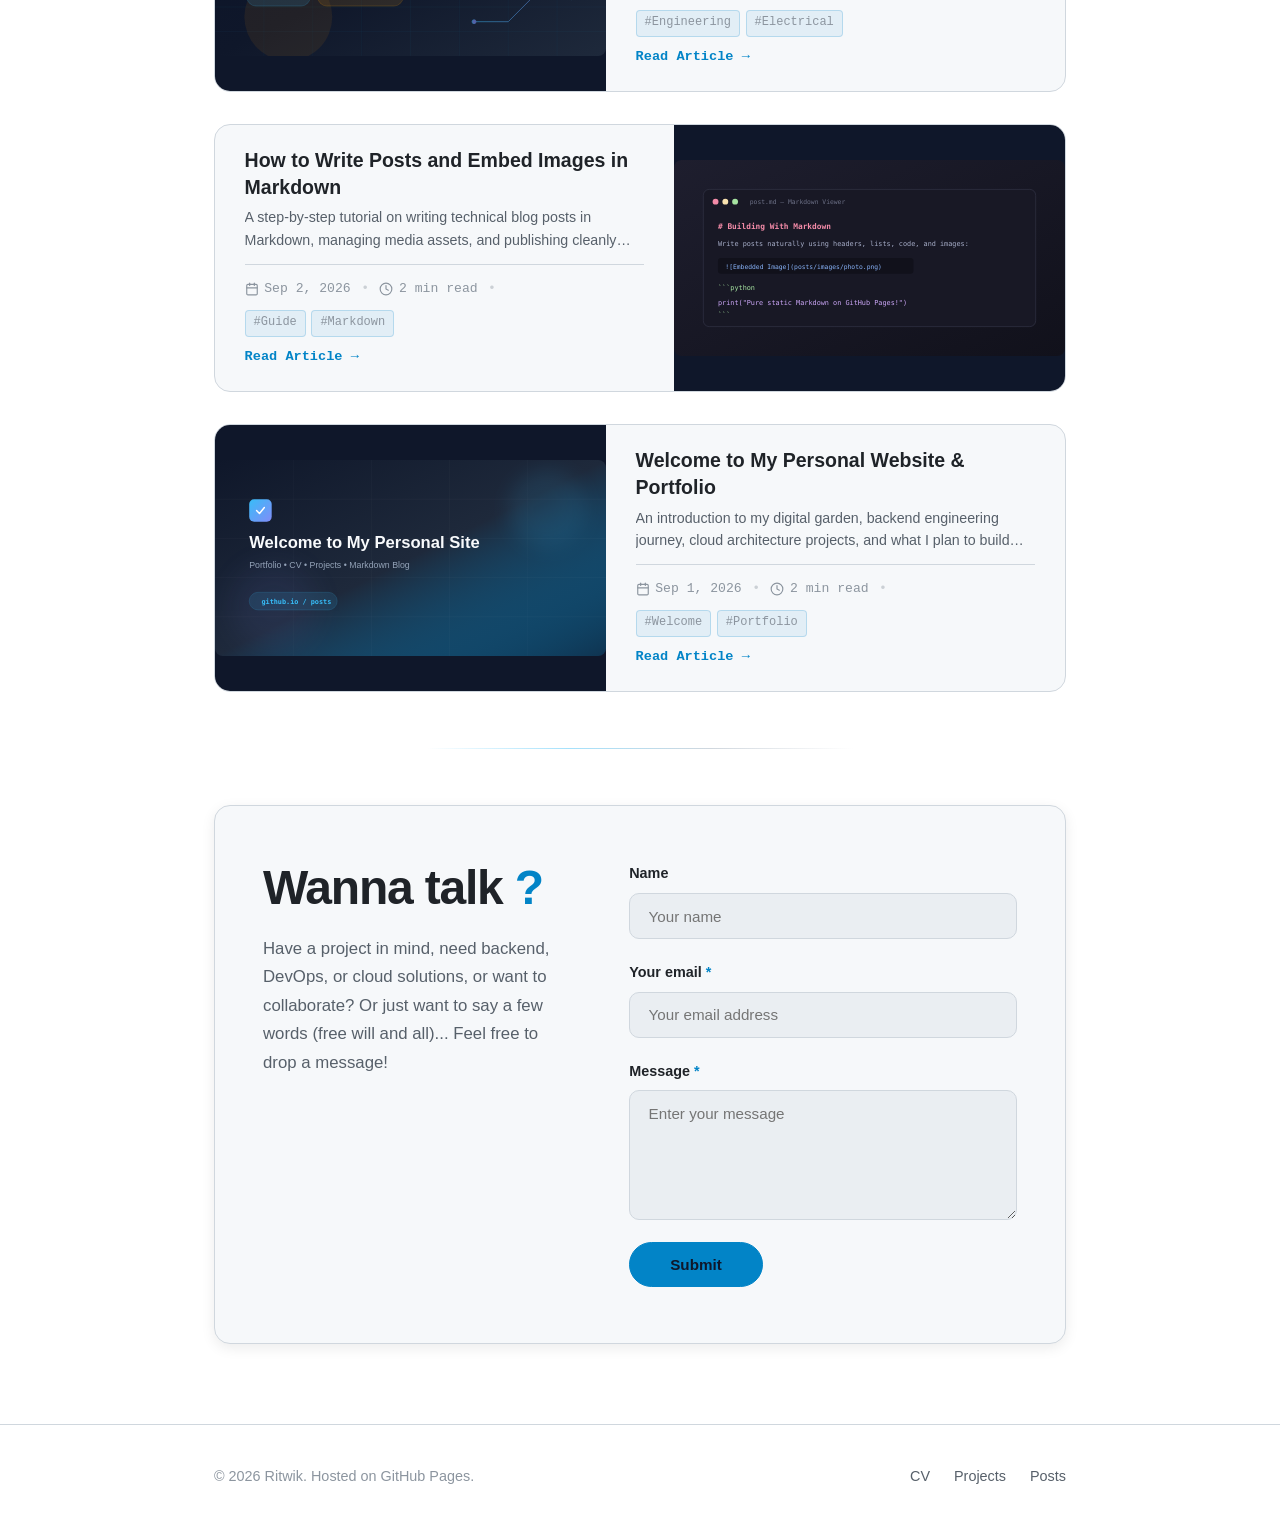
==== commit 0b6e9ecd: "Update MERN Stack logo to mern.png and add standalone React skill card with react.svg" ====
--- a/index.html
+++ b/index.html
@@ -309,10 +309,19 @@
           <!-- MERN Stack -->
           <div class="skill-card">
             <div class="skill-card-icon">
-              <img src="skillsAndTechnologiesLogos/react.svg" alt="MERN Stack" class="skill-card-img" width="44" height="44" loading="lazy">
+              <img src="skillsAndTechnologiesLogos/mern.png" alt="MERN Stack" class="skill-card-img" width="44" height="44" loading="lazy">
             </div>
             <span class="skill-card-name">MERN Stack</span>
             <span class="skill-card-sub">Full Stack</span>
+          </div>
+
+          <!-- React -->
+          <div class="skill-card">
+            <div class="skill-card-icon">
+              <img src="skillsAndTechnologiesLogos/react.svg" alt="React" class="skill-card-img" width="44" height="44" loading="lazy">
+            </div>
+            <span class="skill-card-name">React</span>
+            <span class="skill-card-sub">Frontend UI</span>
           </div>
 
           <!-- Tailwind CSS -->
--- a/css/style.css
+++ b/css/style.css
@@ -1381,40 +1381,45 @@
 }
 
 .home-post-row-cover {
-  flex: 0 0 42%;
+  flex: 0 0 46%;
   position: relative;
   overflow: hidden;
-  display: block;
-  background: var(--bg-tertiary);
-  min-height: 220px;
+  display: flex;
+  align-items: center;
+  justify-content: center;
+  background: #090d16;
+}
+
+[data-theme="light"] .home-post-row-cover {
+  background: #0f172a;
 }
 
 .home-post-row-cover img {
   width: 100%;
   height: 100%;
-  object-fit: cover;
+  object-fit: contain;
   display: block;
   transition: transform 0.4s ease;
 }
 
 .home-post-row:hover .home-post-row-cover img {
-  transform: scale(1.05);
+  transform: scale(1.03);
 }
 
 .home-post-row-content {
   flex: 1;
-  padding: 2rem 2.25rem;
+  padding: 1.4rem 1.85rem;
   display: flex;
   flex-direction: column;
   justify-content: space-between;
-  gap: 1.25rem;
+  gap: 0.85rem;
 }
 
 .home-post-row-title {
-  font-size: 1.28rem;
+  font-size: 1.22rem;
   font-weight: 700;
-  line-height: 1.4;
-  margin: 0 0 0.65rem 0;
+  line-height: 1.35;
+  margin: 0 0 0.4rem 0;
 }
 
 .home-post-row-title a {
@@ -1428,12 +1433,12 @@
 }
 
 .home-post-row-desc {
-  font-size: 0.92rem;
-  color: var(--text-secondary);
-  line-height: 1.65;
+  font-size: 0.89rem;
+  color: var(--text-secondary);
+  line-height: 1.55;
   margin: 0;
   display: -webkit-box;
-  -webkit-line-clamp: 3;
+  -webkit-line-clamp: 2;
   -webkit-box-orient: vertical;
   overflow: hidden;
 }
@@ -1443,8 +1448,8 @@
   justify-content: space-between;
   align-items: center;
   flex-wrap: wrap;
-  gap: 0.75rem;
-  padding-top: 1.15rem;
+  gap: 0.6rem;
+  padding-top: 0.8rem;
   border-top: 1px solid var(--border-color);
 }
 
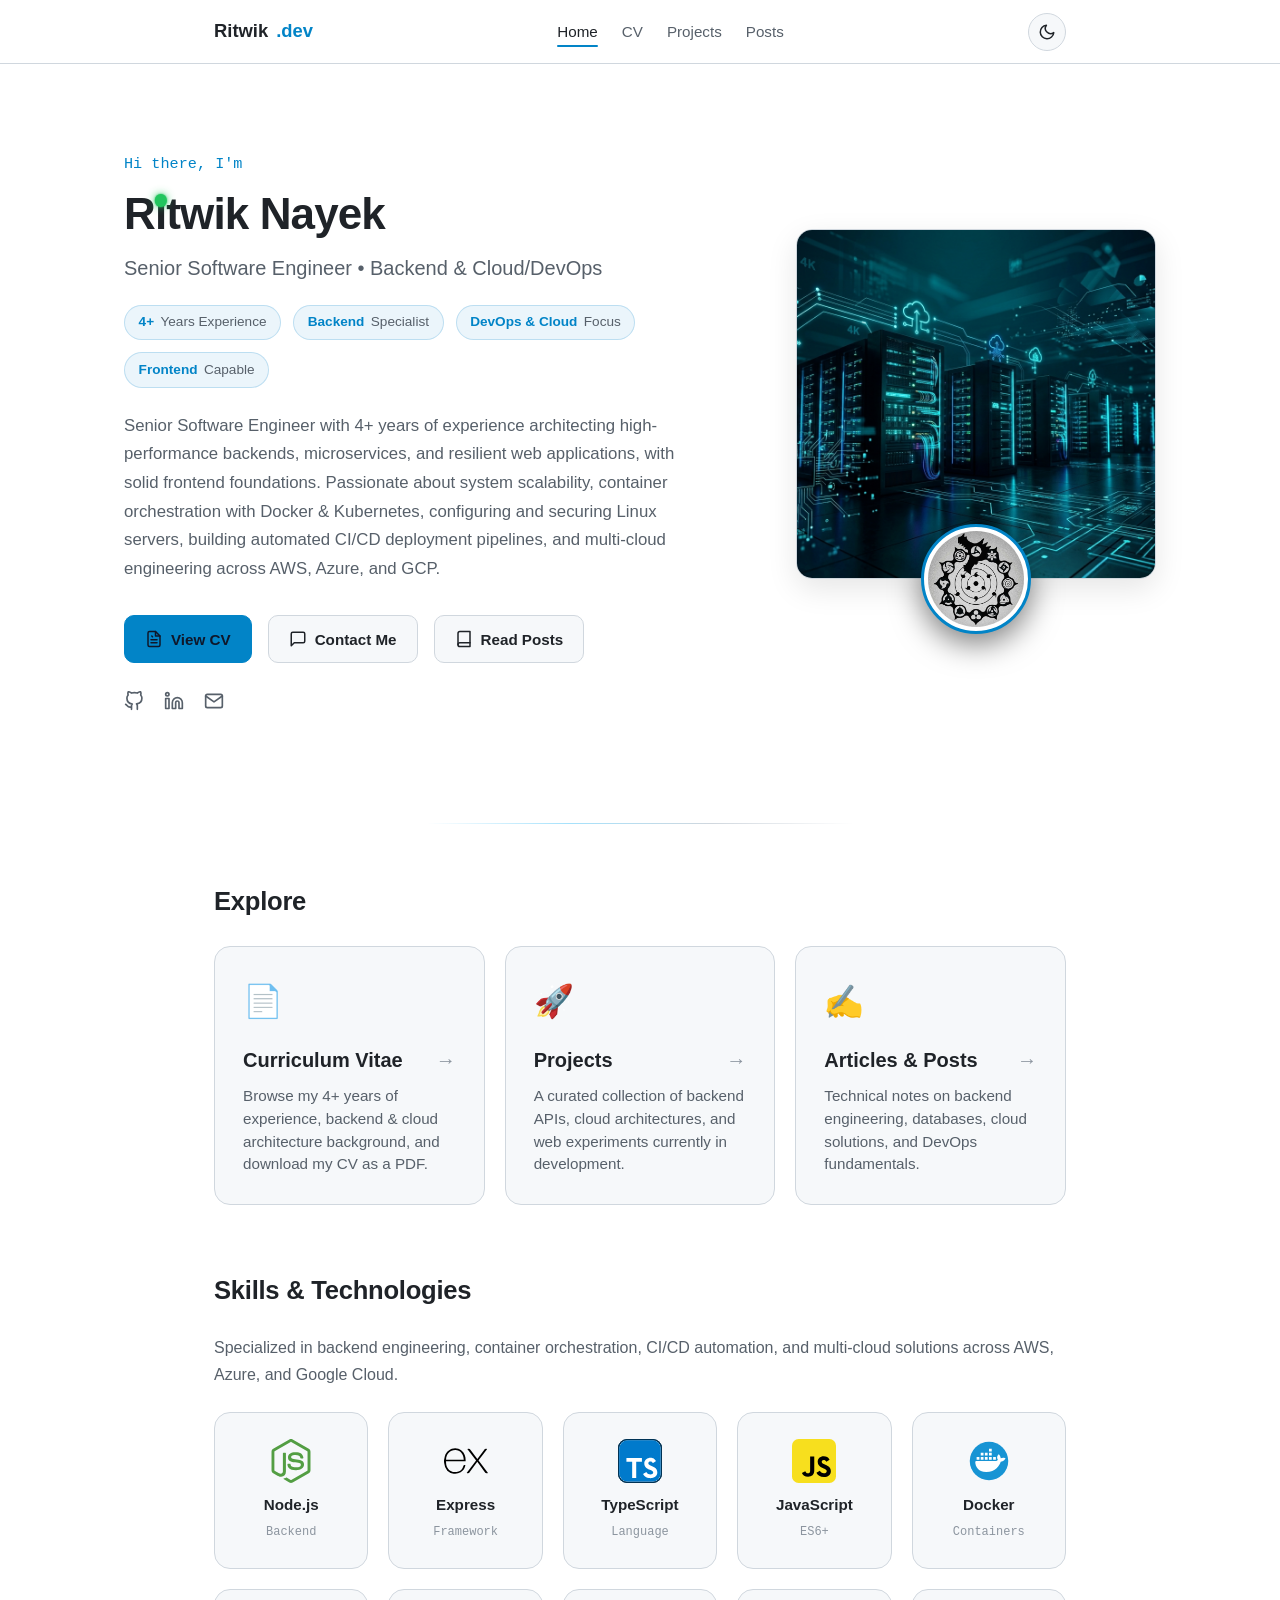
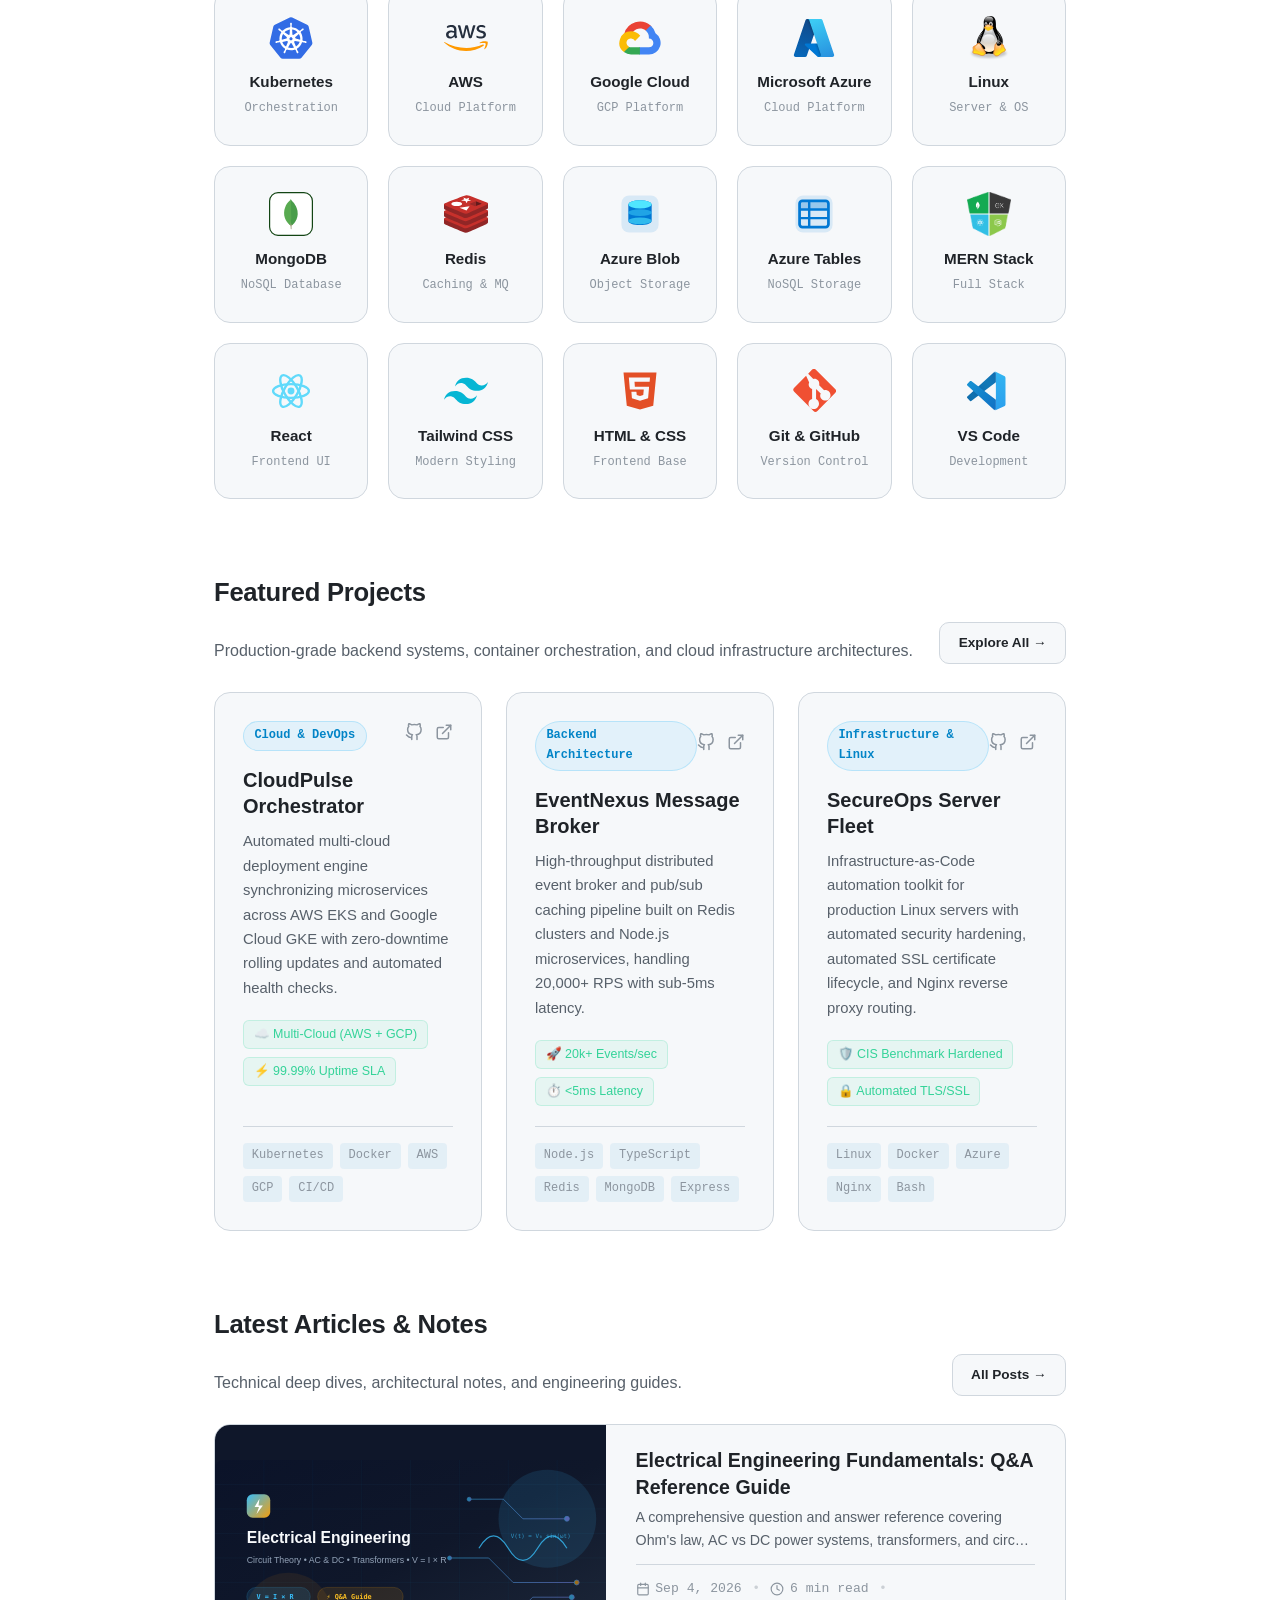
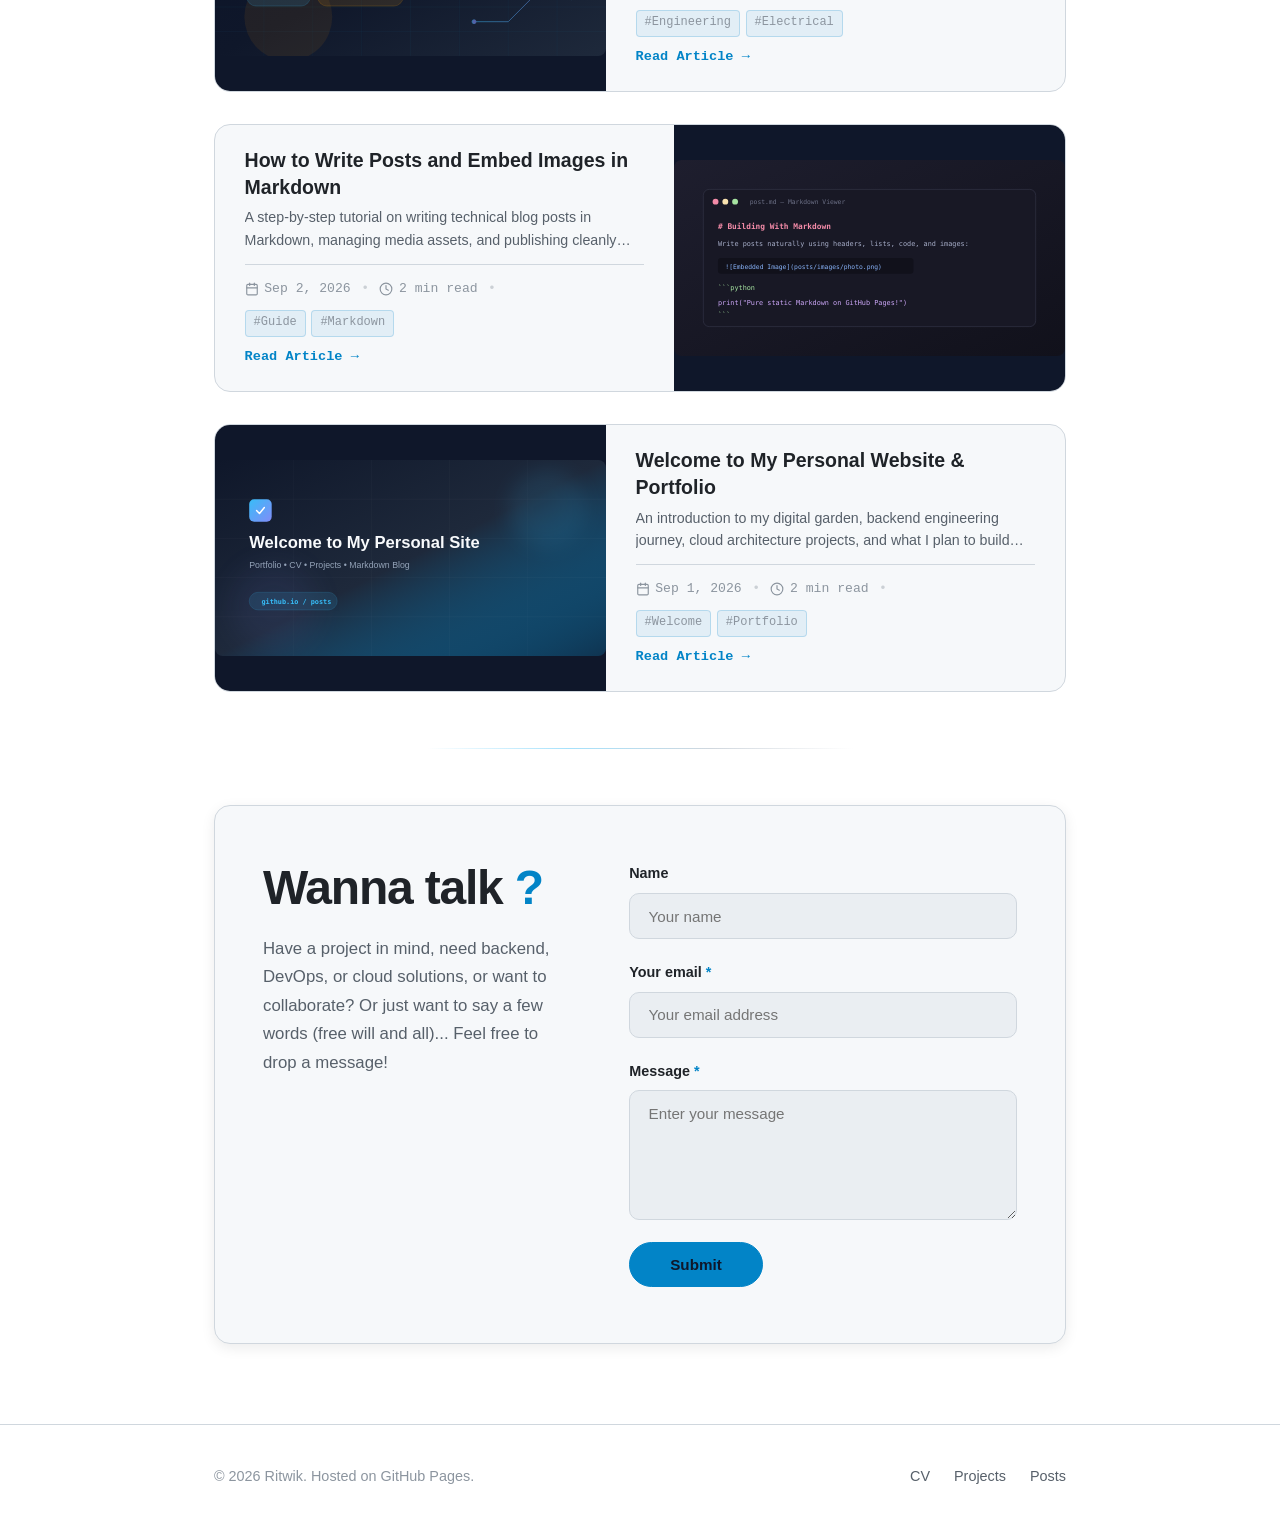
==== commit 5eab5996: "Add interactive 4-mode availability status dot on first 'i' of Ritwik with pulse animations and tool" ====
--- a/index.html
+++ b/index.html
@@ -45,7 +45,7 @@
         <div class="hero-content">
           <div class="hero-text">
             <p class="hero-greeting">Hi there, I'm</p>
-            <h1 class="hero-title">Ritwik Nayek</h1>
+            <h1 class="hero-title">R<span class="status-i-wrap" id="status-i-toggle" role="button" tabindex="0" title="Status: Available for opportunities (Click to change)" aria-label="Status: Available for opportunities. Click to change."><span class="status-tittle" id="status-tittle" aria-hidden="true"></span><span class="status-stem">i</span><span class="status-tooltip" id="status-tooltip" aria-hidden="true"><span class="status-tooltip-header"><span class="status-tooltip-badge" id="status-tooltip-badge"></span><span class="status-tooltip-title" id="status-tooltip-title">Available for opportunities</span></span><span class="status-tooltip-sub" id="status-tooltip-sub">Open to full-time roles, contracts &amp; high-impact projects</span><span class="status-tooltip-hint">⚡ Click dot to change status (4 modes)</span></span></span>twik Nayek</h1>
             <p class="hero-subtitle">Senior Software Engineer • Backend & Cloud/DevOps</p>
             
             <div class="hero-stats">
--- a/css/style.css
+++ b/css/style.css
@@ -264,6 +264,180 @@
   letter-spacing: -0.02em;
 }
 
+/* ==========================================================================
+   Interactive Status Indicator on First 'i' of Hero Title
+   ========================================================================== */
+.status-i-wrap {
+  position: relative;
+  display: inline-block;
+  cursor: pointer;
+  user-select: text;
+  -webkit-user-select: text;
+  outline: none;
+}
+
+.status-i-wrap:focus-visible .status-stem {
+  text-decoration: underline;
+  text-decoration-color: var(--accent);
+}
+
+.status-tittle {
+  position: absolute;
+  top: 0.12em;
+  left: 50%;
+  transform: translateX(-50%);
+  width: 0.28em;
+  height: 0.28em;
+  border-radius: 50%;
+  pointer-events: none;
+  z-index: 2;
+  transition: background-color 0.3s ease, box-shadow 0.3s ease, transform 0.2s cubic-bezier(0.175, 0.885, 0.32, 1.275);
+}
+
+.status-tittle.pop {
+  transform: translateX(-50%) scale(1.45);
+}
+
+/* State 0: Green - Available */
+.status-i-wrap[data-status="0"] .status-tittle {
+  background-color: #22c55e;
+  box-shadow: 0 0 8px rgba(34, 197, 94, 0.85), 0 0 2px #22c55e;
+  animation: statusPulseGreen 2.2s infinite ease-in-out;
+}
+
+@keyframes statusPulseGreen {
+  0%, 100% {
+    box-shadow: 0 0 6px rgba(34, 197, 94, 0.8), 0 0 0 0 rgba(34, 197, 94, 0.45);
+  }
+  50% {
+    box-shadow: 0 0 12px rgba(34, 197, 94, 0.95), 0 0 0 5px rgba(34, 197, 94, 0);
+  }
+}
+
+/* State 1: Amber - Selectively Open */
+.status-i-wrap[data-status="1"] .status-tittle {
+  background-color: #f59e0b;
+  box-shadow: 0 0 8px rgba(245, 158, 11, 0.85), 0 0 2px #f59e0b;
+  animation: statusPulseAmber 2.2s infinite ease-in-out;
+}
+
+@keyframes statusPulseAmber {
+  0%, 100% {
+    box-shadow: 0 0 6px rgba(245, 158, 11, 0.8), 0 0 0 0 rgba(245, 158, 11, 0.45);
+  }
+  50% {
+    box-shadow: 0 0 12px rgba(245, 158, 11, 0.95), 0 0 0 5px rgba(245, 158, 11, 0);
+  }
+}
+
+/* State 2: Red - Closed to Commitments */
+.status-i-wrap[data-status="2"] .status-tittle {
+  background-color: #ef4444;
+  box-shadow: 0 0 8px rgba(239, 68, 68, 0.85), 0 0 2px #ef4444;
+  animation: statusPulseRed 2.5s infinite ease-in-out;
+}
+
+@keyframes statusPulseRed {
+  0%, 100% {
+    box-shadow: 0 0 5px rgba(239, 68, 68, 0.75), 0 0 0 0 rgba(239, 68, 68, 0.4);
+  }
+  50% {
+    box-shadow: 0 0 10px rgba(239, 68, 68, 0.9), 0 0 0 4px rgba(239, 68, 68, 0);
+  }
+}
+
+/* State 3: Neutral - In Deep Work */
+.status-i-wrap[data-status="3"] .status-tittle {
+  background-color: #94a3b8;
+  box-shadow: 0 0 4px rgba(148, 163, 184, 0.5);
+  animation: none;
+}
+
+/* Tooltip Popup */
+.status-tooltip {
+  position: absolute;
+  bottom: calc(100% + 14px);
+  left: 50%;
+  transform: translateX(-50%) translateY(6px);
+  background: var(--bg-secondary);
+  border: 1px solid var(--border-color);
+  border-radius: var(--radius-md);
+  padding: 0.75rem 1rem;
+  box-shadow: 0 14px 32px rgba(0, 0, 0, 0.45), 0 0 15px rgba(56, 189, 248, 0.08);
+  display: flex;
+  flex-direction: column;
+  gap: 0.2rem;
+  white-space: nowrap;
+  opacity: 0;
+  visibility: hidden;
+  pointer-events: none;
+  transition: opacity 0.2s ease, transform 0.2s cubic-bezier(0.16, 1, 0.3, 1), visibility 0.2s ease;
+  z-index: 100;
+  font-family: var(--font-sans);
+  letter-spacing: normal;
+  text-align: left;
+  user-select: none;
+  -webkit-user-select: none;
+}
+
+.status-tooltip::after {
+  content: "";
+  position: absolute;
+  top: 100%;
+  left: 50%;
+  transform: translateX(-50%);
+  border-width: 6px;
+  border-style: solid;
+  border-color: var(--border-color) transparent transparent transparent;
+}
+
+.status-i-wrap:hover .status-tooltip,
+.status-i-wrap:focus-visible .status-tooltip,
+.status-tooltip.show {
+  opacity: 1;
+  visibility: visible;
+  transform: translateX(-50%) translateY(0);
+}
+
+.status-tooltip-header {
+  display: flex;
+  align-items: center;
+  gap: 0.5rem;
+}
+
+.status-tooltip-badge {
+  width: 8px;
+  height: 8px;
+  border-radius: 50%;
+  display: inline-block;
+  flex-shrink: 0;
+}
+
+.status-tooltip-title {
+  font-size: 0.85rem;
+  font-weight: 700;
+  color: var(--text-primary);
+  line-height: 1.2;
+}
+
+.status-tooltip-sub {
+  font-size: 0.75rem;
+  color: var(--text-secondary);
+  line-height: 1.3;
+}
+
+.status-tooltip-hint {
+  font-size: 0.7rem;
+  color: var(--accent);
+  font-family: var(--font-mono);
+  margin-top: 0.3rem;
+  padding-top: 0.3rem;
+  border-top: 1px solid var(--border-color);
+  display: flex;
+  align-items: center;
+  gap: 0.35rem;
+}
+
 .hero-subtitle {
   font-size: 1.25rem;
   color: var(--text-secondary);
@@ -1693,4 +1867,20 @@
   .home-post-row-title {
     font-size: 1.15rem;
   }
-}
+
+  .status-tooltip {
+    left: 0;
+    transform: translateY(6px);
+  }
+
+  .status-tooltip::after {
+    left: 16px;
+    transform: none;
+  }
+
+  .status-i-wrap:hover .status-tooltip,
+  .status-i-wrap:focus-visible .status-tooltip,
+  .status-tooltip.show {
+    transform: translateY(0);
+  }
+}
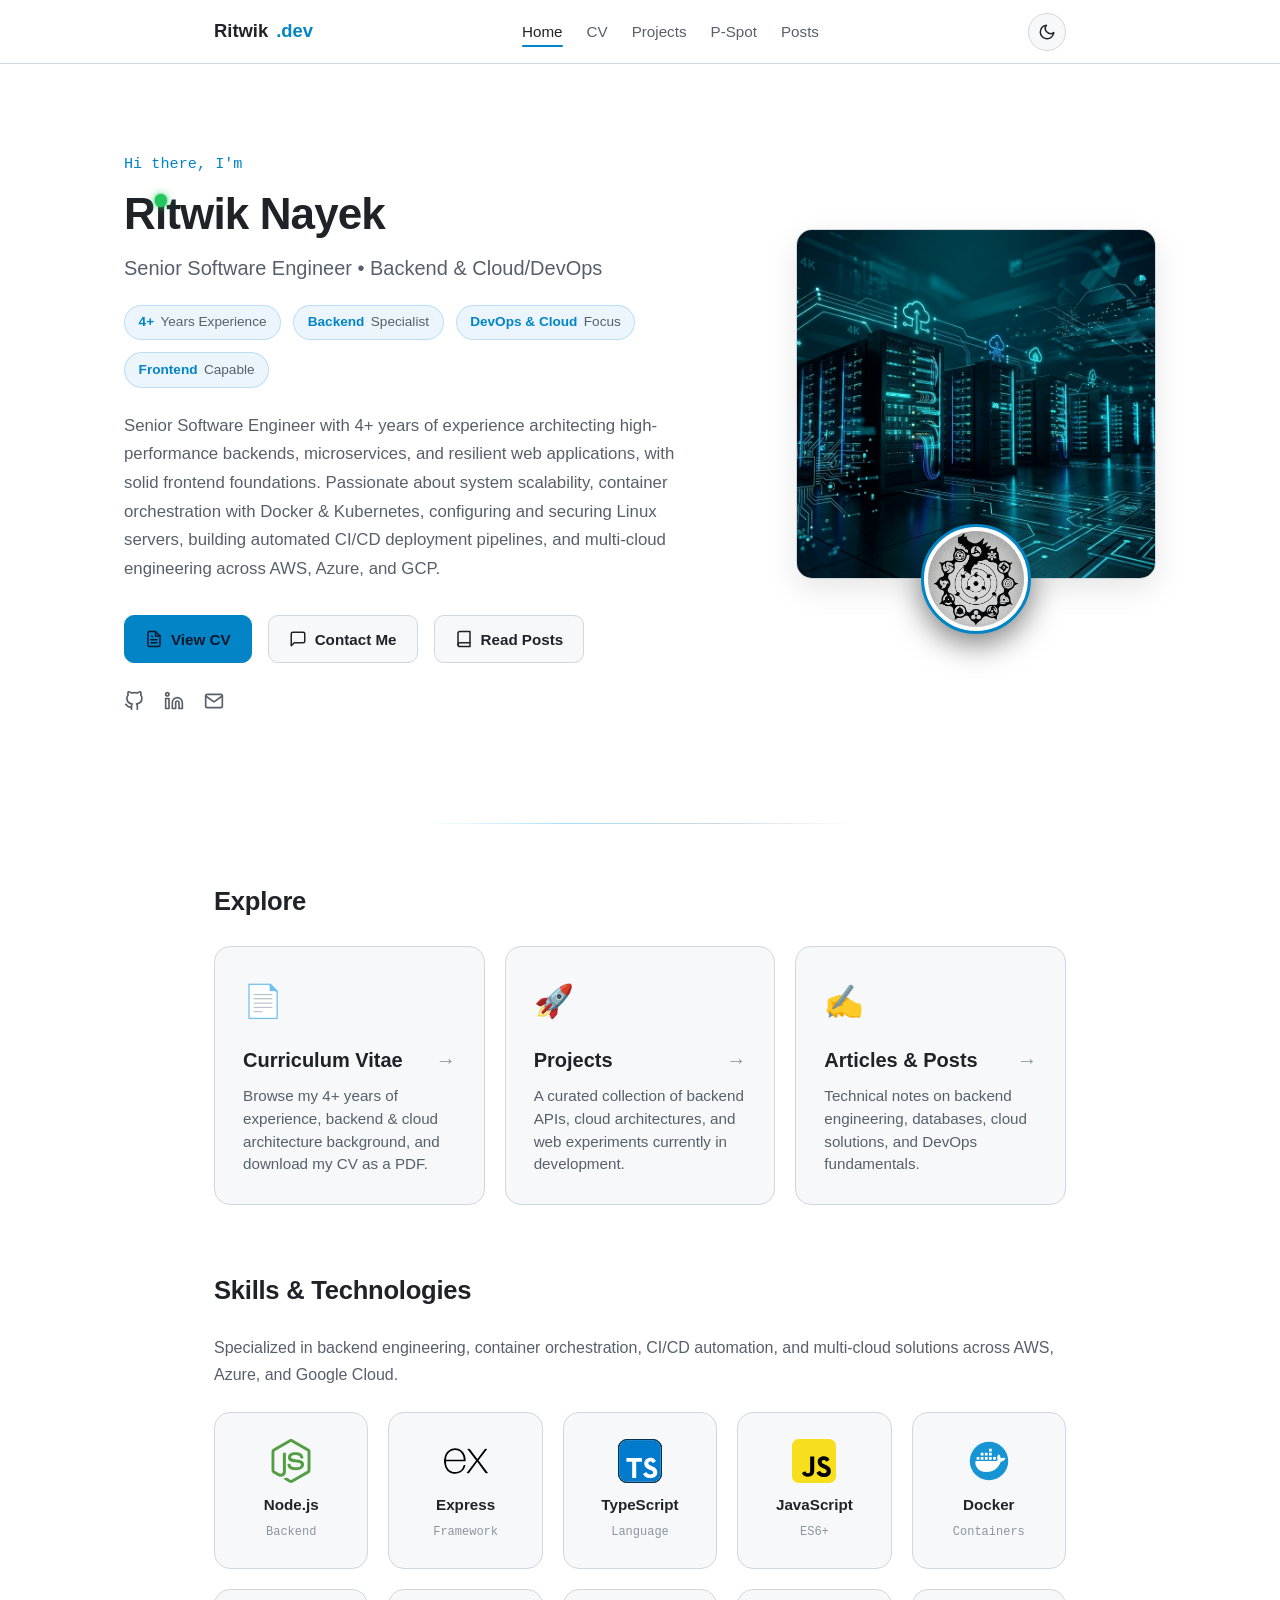
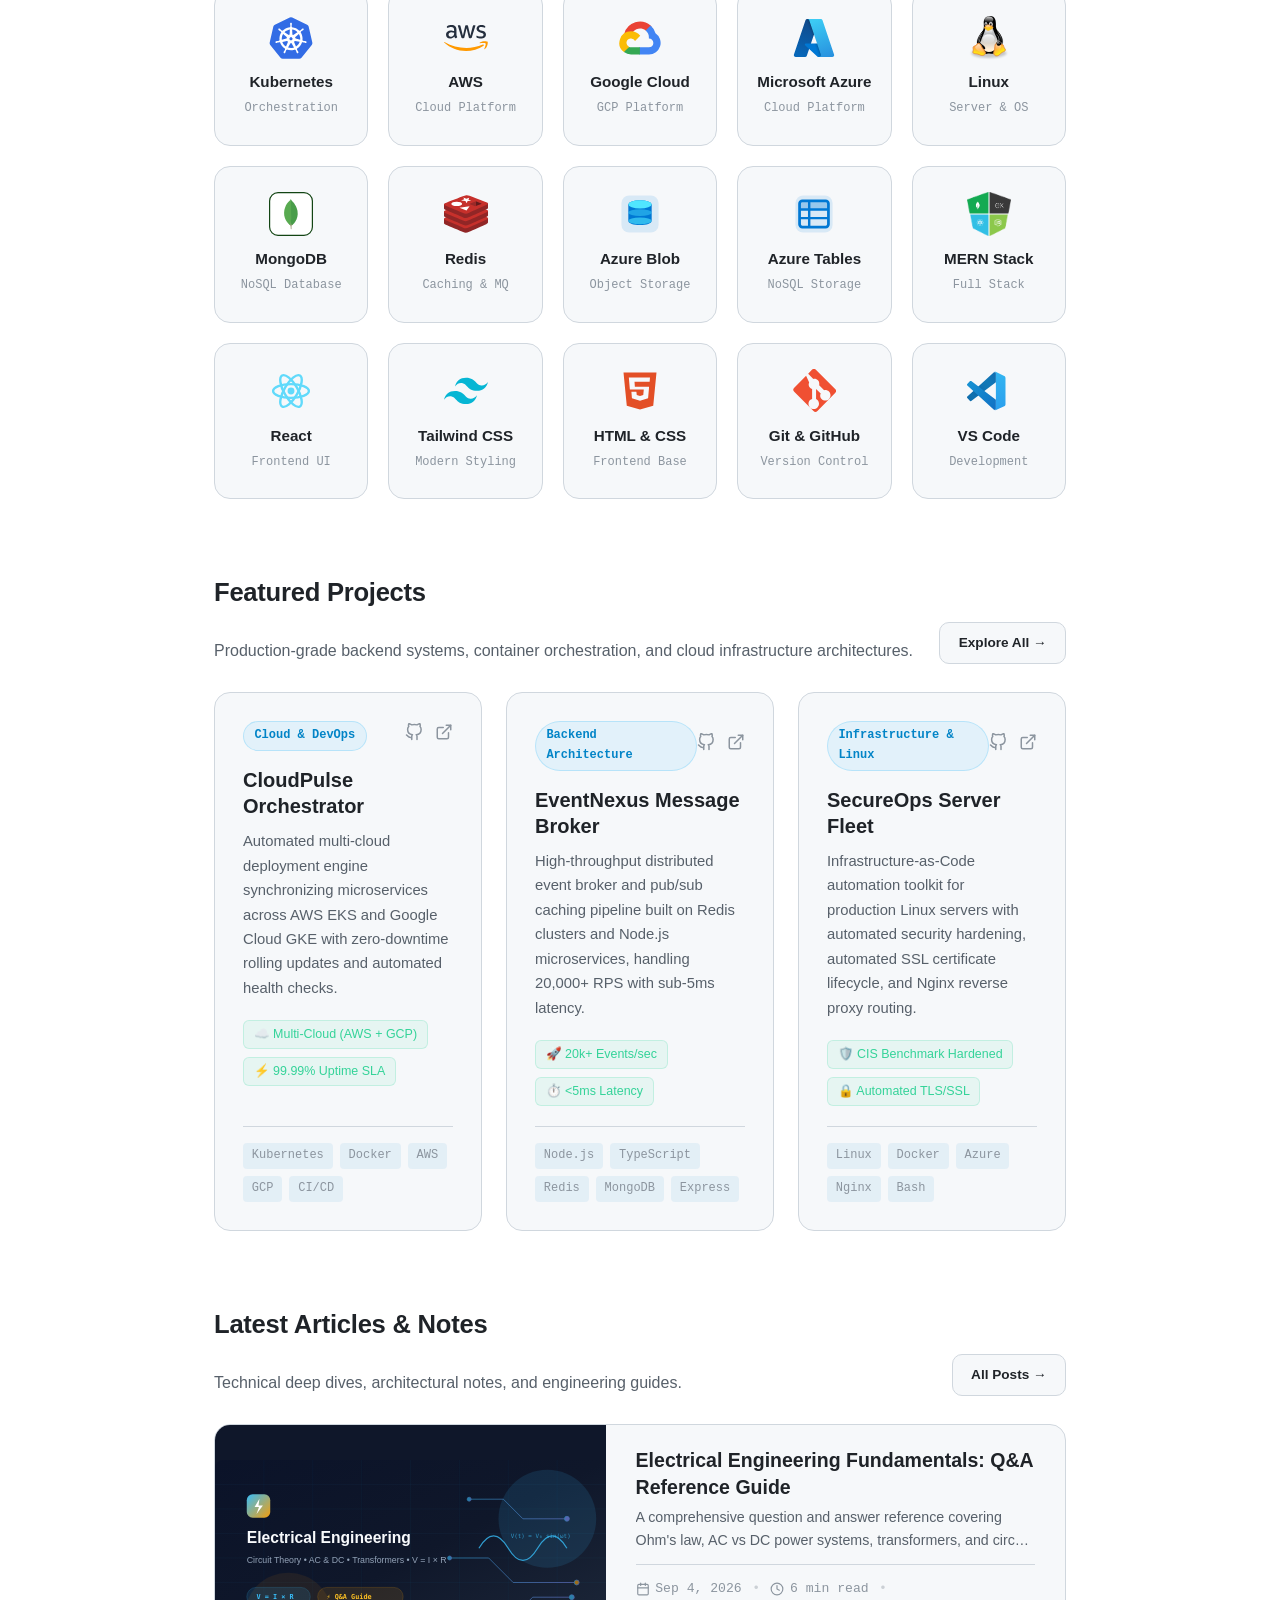
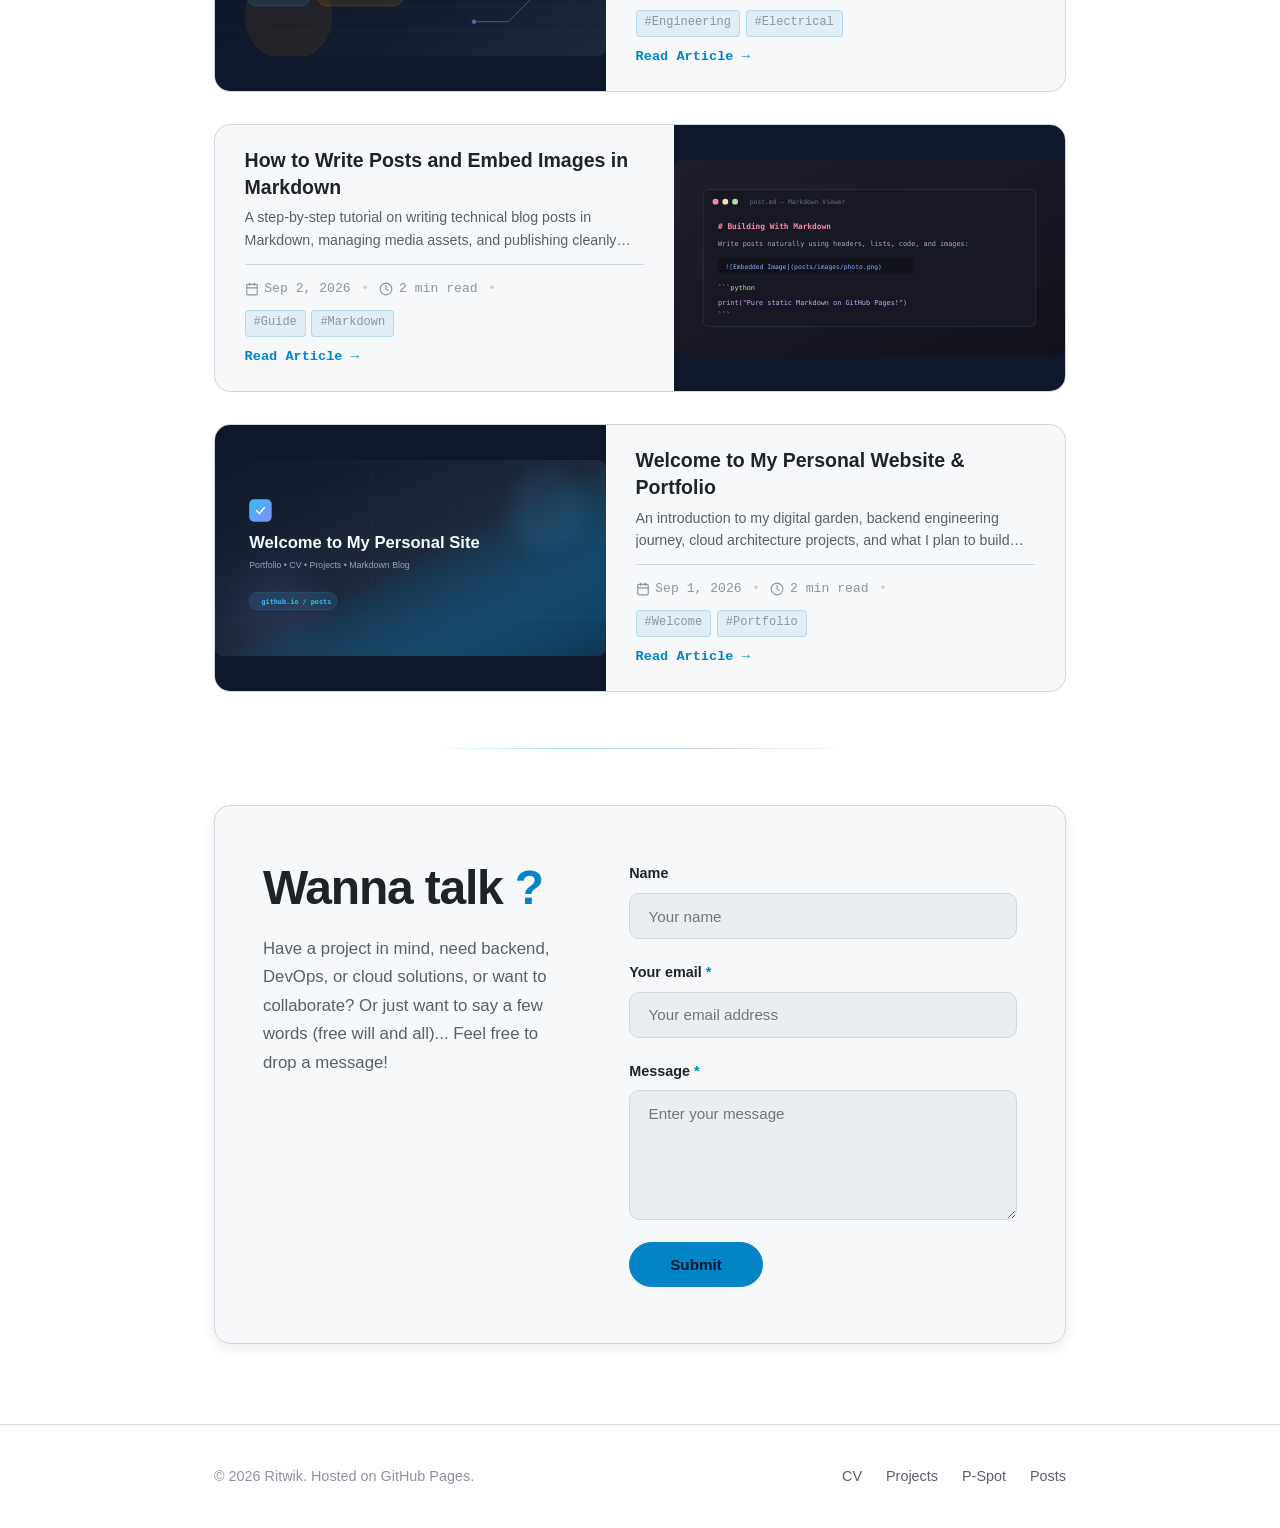
==== commit 1a6bbf50: "Add P-Spot products page with randomized funny titles and interactive reroll dice" ====
--- a/index.html
+++ b/index.html
@@ -21,6 +21,7 @@
           <li><a href="index.html" class="nav-link active">Home</a></li>
           <li><a href="cv.html" class="nav-link">CV</a></li>
           <li><a href="projects.html" class="nav-link">Projects</a></li>
+          <li><a href="p-spot.html" class="nav-link">P-Spot</a></li>
           <li><a href="posts.html" class="nav-link">Posts</a></li>
         </ul>
       </nav>
@@ -714,6 +715,7 @@
       <div class="footer-links">
         <a href="cv.html">CV</a>
         <a href="projects.html">Projects</a>
+        <a href="p-spot.html">P-Spot</a>
         <a href="posts.html">Posts</a>
       </div>
     </div>
--- a/css/style.css
+++ b/css/style.css
@@ -85,6 +85,7 @@
   flex-direction: column;
   transition: background-color 0.3s ease, color 0.3s ease;
   -webkit-font-smoothing: antialiased;
+  overflow-x: hidden;
 }
 
 a {
@@ -825,6 +826,231 @@
   font-size: 1.05rem;
 }
 
+/* ==========================================================================
+   Product Spot (P-Spot) Page Styles
+   ========================================================================== */
+.product-spot-header {
+  margin-bottom: 2.5rem;
+}
+
+.product-spot-tag {
+  display: inline-flex;
+  align-items: center;
+  gap: 0.5rem;
+  background: var(--tag-bg);
+  border: 1px solid var(--tag-border);
+  color: var(--tag-text);
+  font-family: var(--font-mono);
+  font-size: 0.8rem;
+  padding: 0.3rem 0.75rem;
+  border-radius: 999px;
+  margin-bottom: 1rem;
+}
+
+.product-pulse-dot {
+  width: 8px;
+  height: 8px;
+  border-radius: 50%;
+  background-color: var(--accent);
+  box-shadow: 0 0 8px var(--accent);
+  animation: pspotPulse 2s infinite ease-in-out;
+}
+
+@keyframes pspotPulse {
+  0%, 100% {
+    opacity: 1;
+    transform: scale(1);
+  }
+  50% {
+    opacity: 0.4;
+    transform: scale(0.85);
+  }
+}
+
+.product-title-row {
+  display: flex;
+  align-items: center;
+  justify-content: space-between;
+  flex-wrap: wrap;
+  gap: 1rem;
+  margin-bottom: 0.75rem;
+}
+
+.product-title {
+  font-size: 2.5rem;
+  font-weight: 800;
+  letter-spacing: -0.02em;
+  color: var(--text-primary);
+  margin: 0;
+  transition: opacity 0.15s ease, transform 0.15s ease;
+}
+
+.product-subtitle {
+  color: var(--text-secondary);
+  font-size: 1.15rem;
+  line-height: 1.6;
+  max-width: 640px;
+  transition: opacity 0.15s ease, transform 0.15s ease;
+}
+
+.fade-swap {
+  opacity: 0;
+  transform: translateY(-4px);
+}
+
+.reroll-btn {
+  display: inline-flex;
+  align-items: center;
+  gap: 0.5rem;
+  background: var(--bg-secondary);
+  color: var(--text-primary);
+  border: 1px solid var(--border-color);
+  border-radius: var(--radius-sm);
+  padding: 0.45rem 0.85rem;
+  font-size: 0.85rem;
+  font-weight: 600;
+  font-family: var(--font-sans);
+  cursor: pointer;
+  transition: var(--transition);
+  user-select: none;
+}
+
+.reroll-btn:hover {
+  border-color: var(--accent);
+  color: var(--accent);
+  background: var(--tag-bg);
+}
+
+.reroll-btn .dice-icon {
+  transition: transform 0.4s cubic-bezier(0.175, 0.885, 0.32, 1.275);
+}
+
+.reroll-btn.rolling .dice-icon {
+  transform: rotate(360deg);
+}
+
+.reroll-counter {
+  font-family: var(--font-mono);
+  font-size: 0.75rem;
+  color: var(--text-muted);
+  background: var(--bg-tertiary);
+  padding: 0.15rem 0.45rem;
+  border-radius: var(--radius-sm);
+}
+
+/* Product Teaser Showcase Grid */
+.product-showcase-grid {
+  display: grid;
+  grid-template-columns: repeat(auto-fit, minmax(280px, 1fr));
+  gap: 1.5rem;
+  margin-bottom: 3rem;
+}
+
+.product-card {
+  background: var(--bg-secondary);
+  border: 1px solid var(--border-color);
+  border-radius: var(--radius-md);
+  padding: 1.75rem;
+  display: flex;
+  flex-direction: column;
+  position: relative;
+  transition: transform 0.2s ease, border-color 0.2s ease, box-shadow 0.2s ease;
+}
+
+.product-card:hover {
+  transform: translateY(-3px);
+  border-color: var(--border-hover);
+  box-shadow: var(--shadow-md);
+}
+
+.product-card-top {
+  display: flex;
+  align-items: center;
+  justify-content: space-between;
+  margin-bottom: 1rem;
+}
+
+.product-icon-box {
+  width: 44px;
+  height: 44px;
+  border-radius: var(--radius-sm);
+  background: var(--tag-bg);
+  color: var(--accent);
+  display: flex;
+  align-items: center;
+  justify-content: center;
+}
+
+.product-status-pill {
+  font-size: 0.75rem;
+  font-family: var(--font-mono);
+  padding: 0.2rem 0.6rem;
+  border-radius: 999px;
+  background: var(--bg-tertiary);
+  border: 1px solid var(--border-color);
+  color: var(--text-secondary);
+}
+
+.product-status-pill.baking {
+  color: #f59e0b;
+  border-color: rgba(245, 158, 11, 0.3);
+  background: rgba(245, 158, 11, 0.1);
+}
+
+.product-card-title {
+  font-size: 1.2rem;
+  font-weight: 700;
+  margin-bottom: 0.5rem;
+  color: var(--text-primary);
+}
+
+.product-card-desc {
+  font-size: 0.95rem;
+  color: var(--text-secondary);
+  line-height: 1.55;
+  margin-bottom: 1.25rem;
+  flex: 1;
+}
+
+.product-card-meta {
+  display: flex;
+  gap: 0.5rem;
+  flex-wrap: wrap;
+}
+
+.product-tag {
+  font-size: 0.75rem;
+  font-family: var(--font-mono);
+  color: var(--text-muted);
+  background: var(--bg-primary);
+  border: 1px solid var(--border-color);
+  padding: 0.2rem 0.55rem;
+  border-radius: var(--radius-sm);
+}
+
+.product-placeholder-banner {
+  background: var(--bg-secondary);
+  border: 1px dashed var(--border-color);
+  border-radius: var(--radius-md);
+  padding: 2.5rem 1.5rem;
+  text-align: center;
+  margin-bottom: 2.5rem;
+}
+
+.product-placeholder-banner h2 {
+  font-size: 1.35rem;
+  font-weight: 700;
+  margin-bottom: 0.5rem;
+  color: var(--text-primary);
+}
+
+.product-placeholder-banner p {
+  color: var(--text-secondary);
+  max-width: 540px;
+  margin: 0 auto 1.5rem auto;
+  font-size: 0.95rem;
+}
+
 /* Posts List Page */
 .posts-header {
   margin-bottom: 2rem;
@@ -1256,14 +1482,20 @@
     top: var(--header-height);
     left: 0;
     right: 0;
-    background: var(--bg-primary);
+    background: rgba(13, 17, 23, 0.88);
+    backdrop-filter: blur(16px);
+    -webkit-backdrop-filter: blur(16px);
     flex-direction: column;
     padding: 1.5rem;
     border-bottom: 1px solid var(--border-color);
-    box-shadow: var(--shadow-md);
+    box-shadow: var(--shadow-lg);
     transform: translateY(-150%);
-    transition: transform 0.3s ease;
+    transition: transform 0.3s ease, background 0.3s ease;
     z-index: 99;
+  }
+
+  [data-theme="light"] .nav-menu {
+    background: rgba(255, 255, 255, 0.88);
   }
 
   .nav-menu.open {
@@ -1280,6 +1512,10 @@
   }
 
   .single-post-title {
+    font-size: 1.85rem;
+  }
+
+  .product-title {
     font-size: 1.85rem;
   }
 }
@@ -1868,14 +2104,24 @@
     font-size: 1.15rem;
   }
 
+}
+
+/* Mobile Phones Only (screen width <= 600px): Wrap status tooltip text and constrain width */
+@media (max-width: 600px) {
   .status-tooltip {
-    left: 0;
+    left: -20px;
+    width: 250px;
+    max-width: calc(100vw - 36px);
+    padding: 0.65rem 0.85rem;
+    white-space: normal;
+    word-wrap: break-word;
+    overflow-wrap: break-word;
     transform: translateY(6px);
   }
 
   .status-tooltip::after {
-    left: 16px;
-    transform: none;
+    left: 25px;
+    transform: translateX(-50%);
   }
 
   .status-i-wrap:hover .status-tooltip,
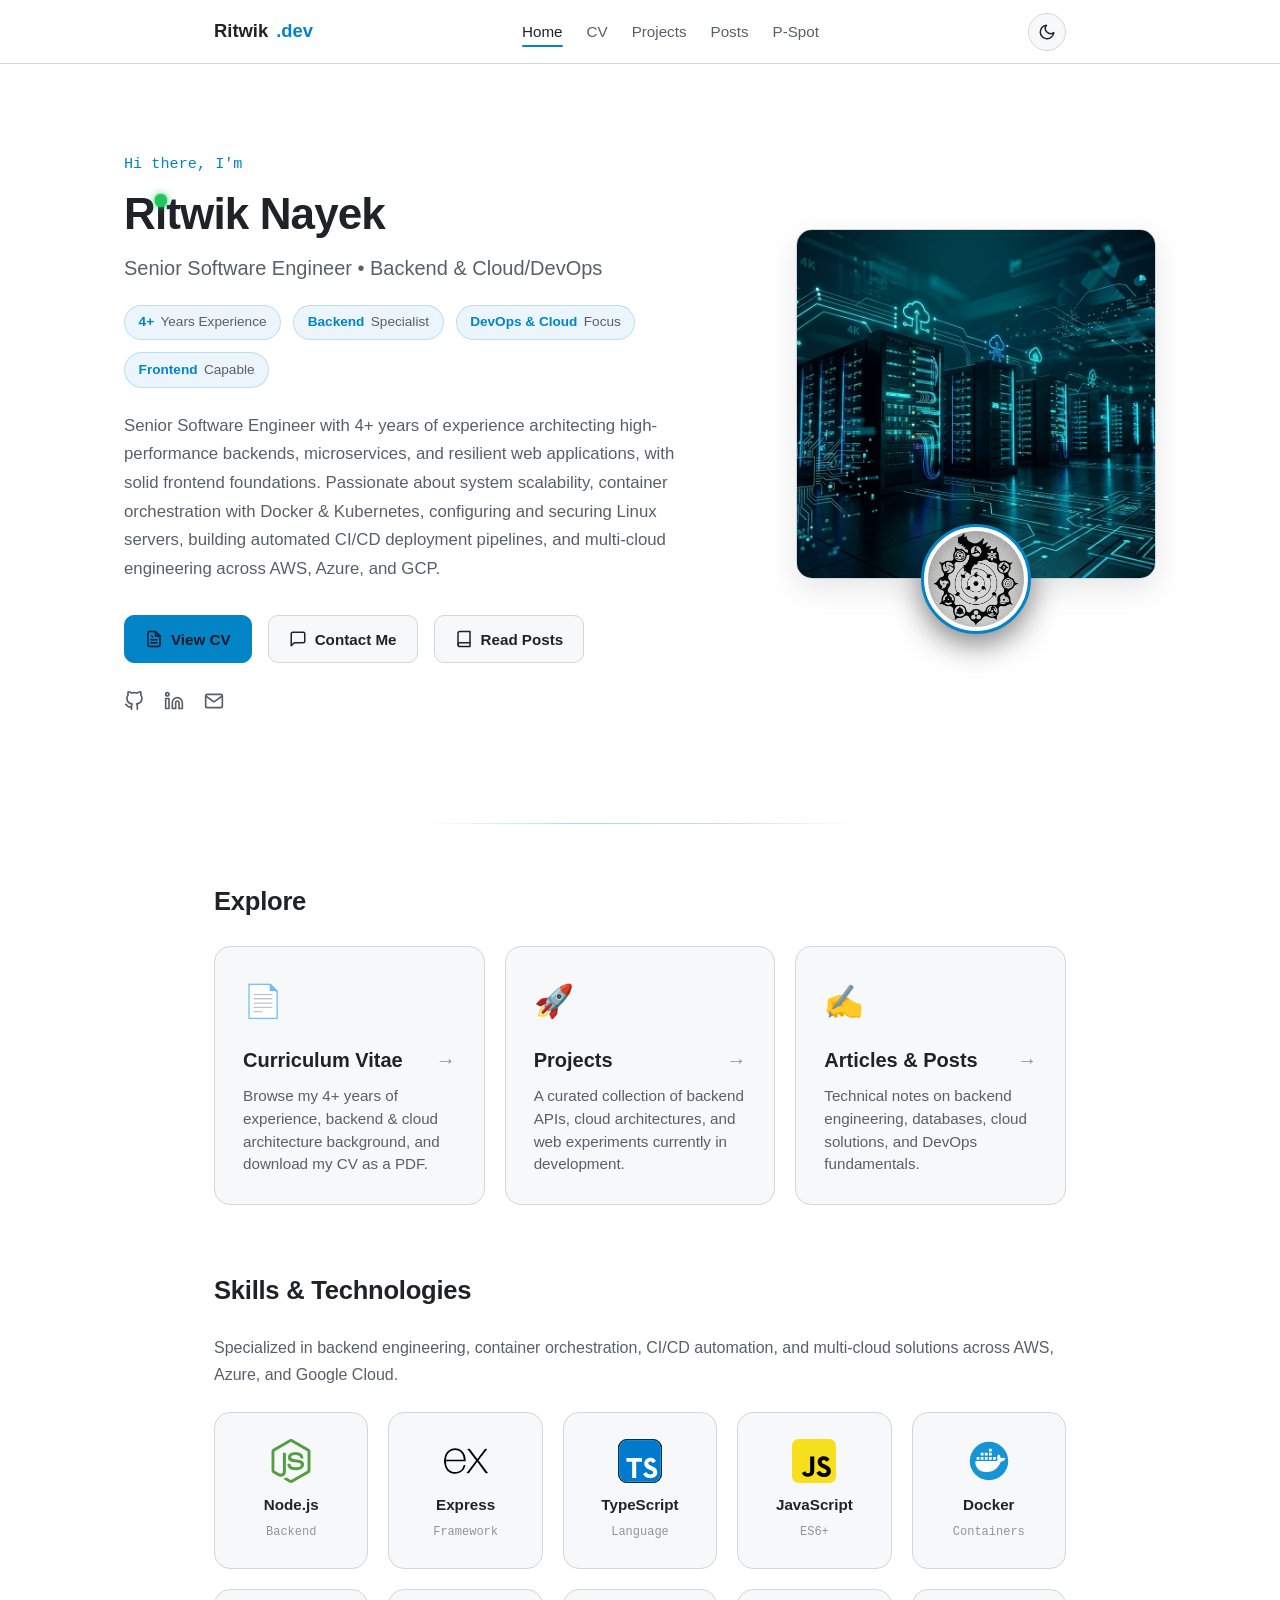
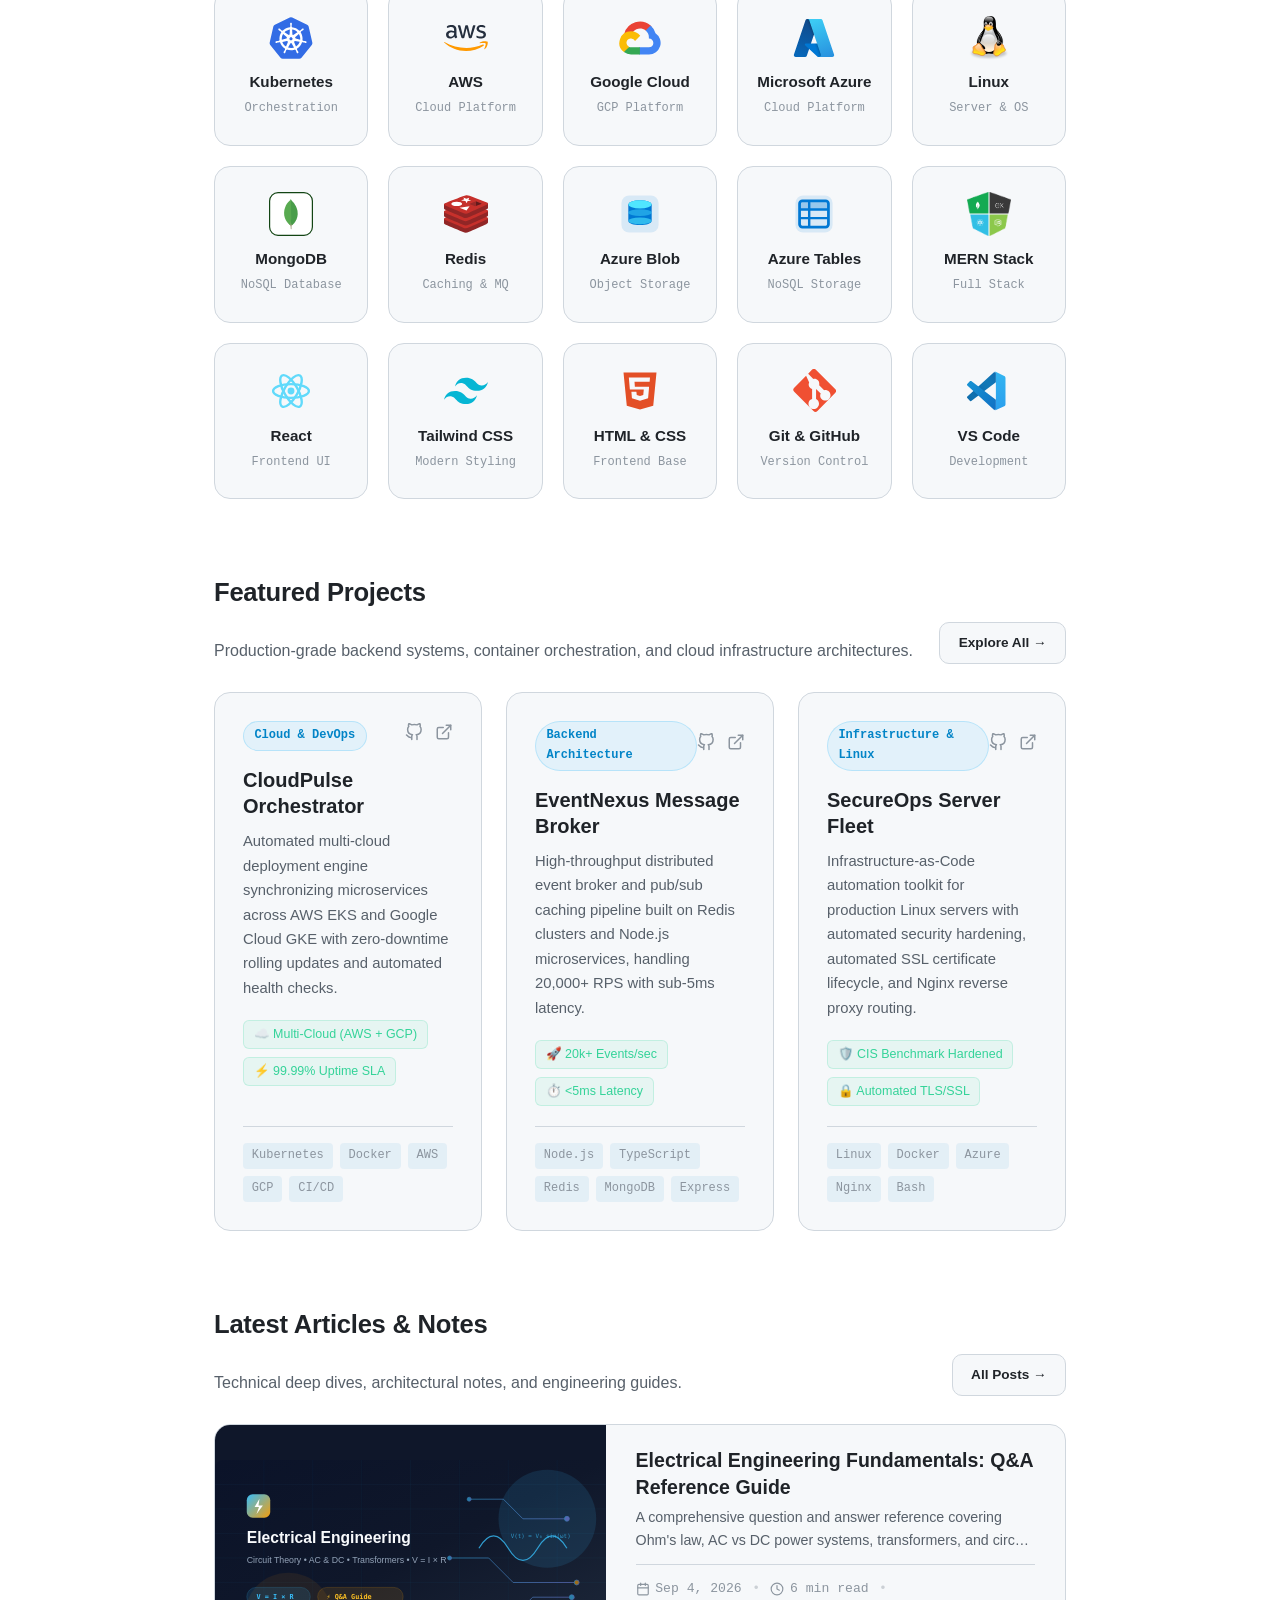
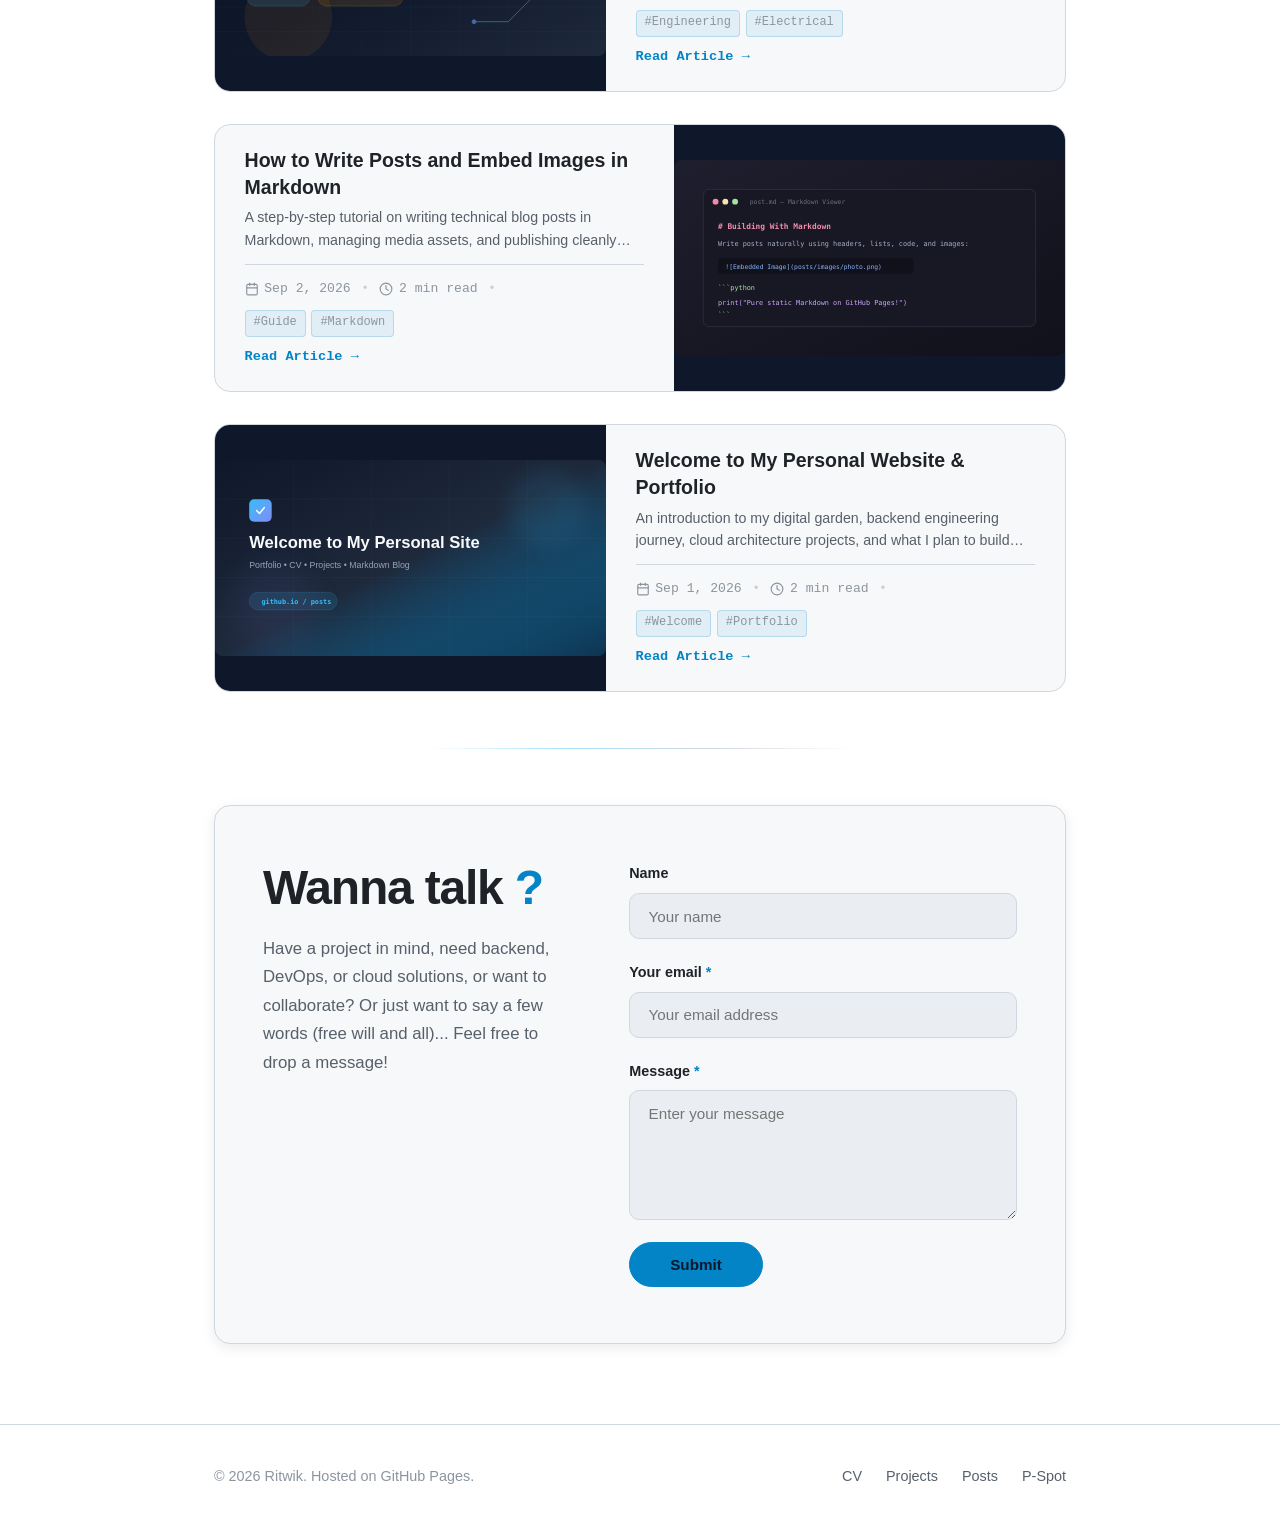
==== commit 4a8a032b: "Reorder P-Spot after Posts and add signature tagline to P-Spot header" ====
--- a/index.html
+++ b/index.html
@@ -21,8 +21,8 @@
           <li><a href="index.html" class="nav-link active">Home</a></li>
           <li><a href="cv.html" class="nav-link">CV</a></li>
           <li><a href="projects.html" class="nav-link">Projects</a></li>
+          <li><a href="posts.html" class="nav-link">Posts</a></li>
           <li><a href="p-spot.html" class="nav-link">P-Spot</a></li>
-          <li><a href="posts.html" class="nav-link">Posts</a></li>
         </ul>
       </nav>
 
@@ -715,8 +715,8 @@
       <div class="footer-links">
         <a href="cv.html">CV</a>
         <a href="projects.html">Projects</a>
+        <a href="posts.html">Posts</a>
         <a href="p-spot.html">P-Spot</a>
-        <a href="posts.html">Posts</a>
       </div>
     </div>
   </footer>
--- a/css/style.css
+++ b/css/style.css
@@ -893,6 +893,30 @@
   transition: opacity 0.15s ease, transform 0.15s ease;
 }
 
+.pspot-tagline-callout {
+  display: inline-flex;
+  align-items: center;
+  gap: 0.65rem;
+  background: var(--tag-bg);
+  border: 1px dashed var(--tag-border);
+  border-radius: var(--radius-md);
+  padding: 0.65rem 1.15rem;
+  margin-top: 1.25rem;
+  max-width: 660px;
+}
+
+.pspot-tagline-icon {
+  font-size: 1.15rem;
+  flex-shrink: 0;
+}
+
+.pspot-tagline-text {
+  font-size: 0.95rem;
+  font-weight: 500;
+  color: var(--text-primary);
+  line-height: 1.5;
+}
+
 .fade-swap {
   opacity: 0;
   transform: translateY(-4px);
